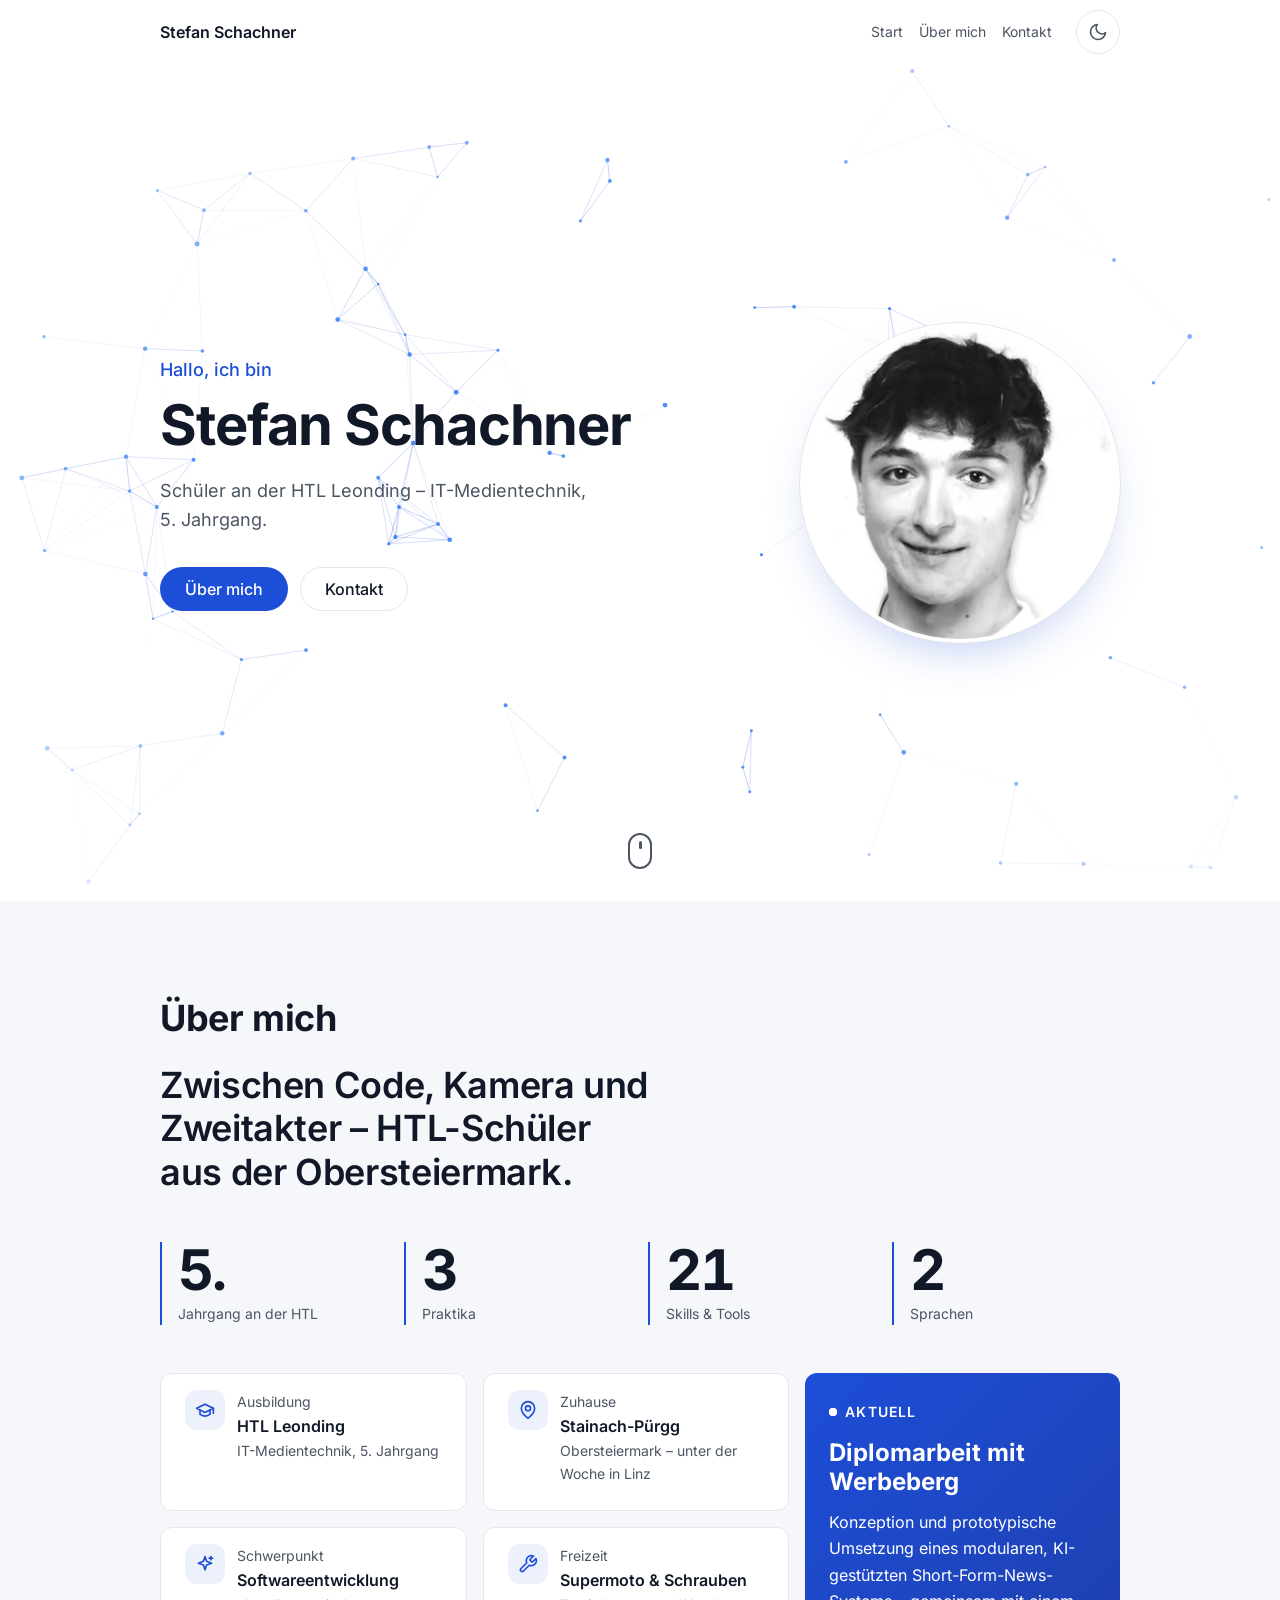
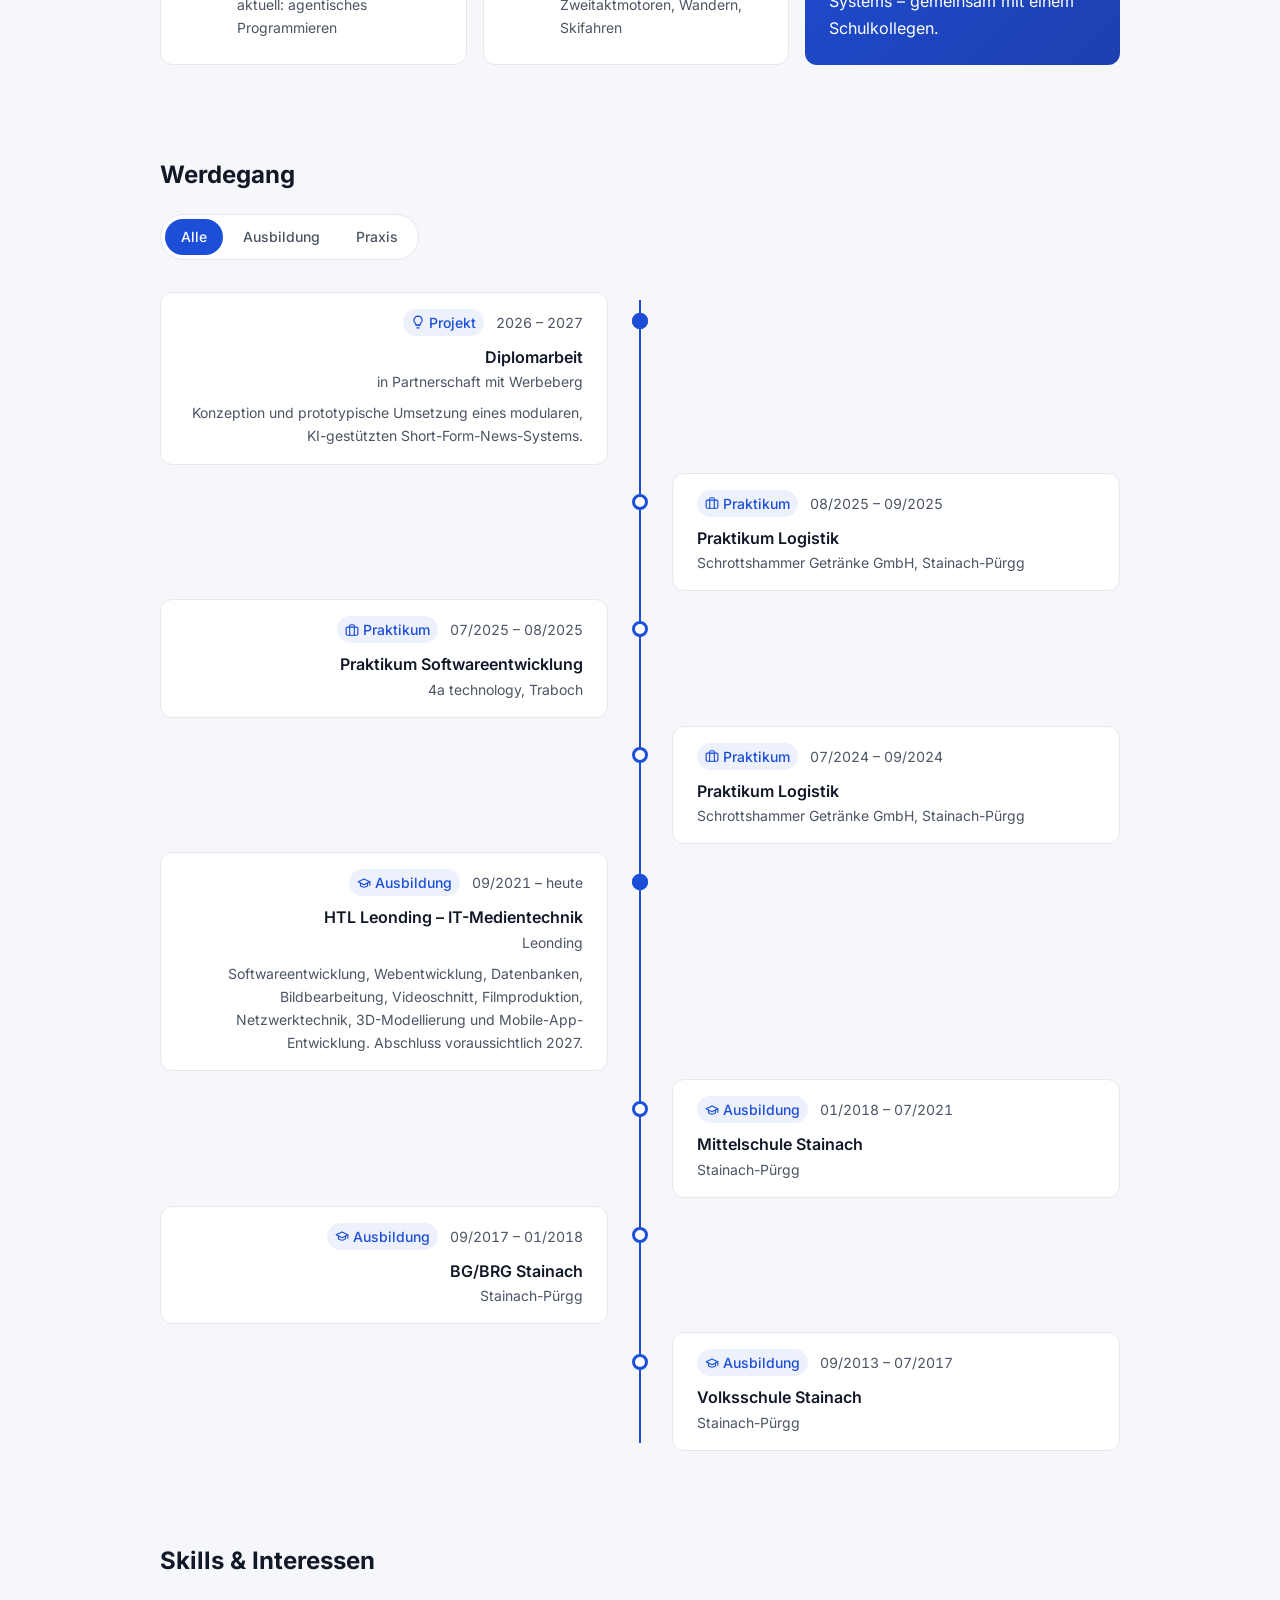
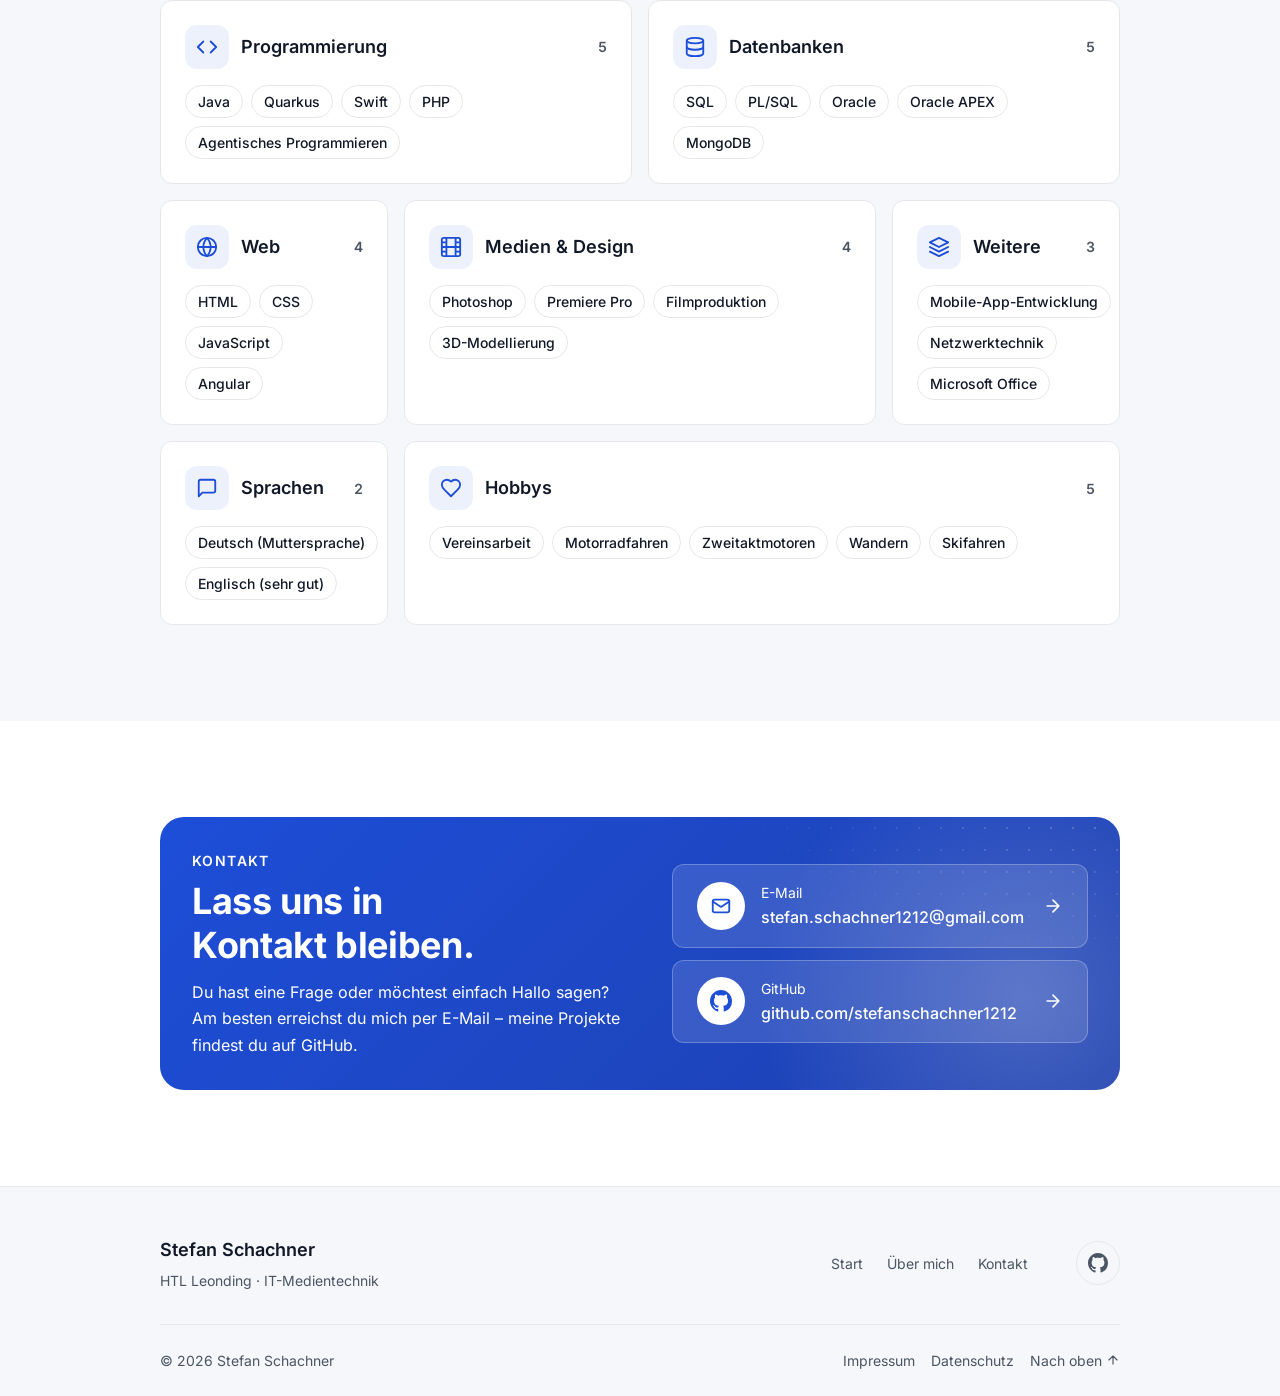
==== index.html @ c4fe38c9 "Deploy bb2a3c9891f2773bdb623ffd3e989d7460086ff8 stefanschachner1212/schachner-homepage@bb2a3c9891f27" ====
<!DOCTYPE html><html lang="de"><head><meta charset="utf-8"><meta name="viewport" content="width=device-width, initial-scale=1"><title>Stefan Schachner</title><meta name="description" content="Persönliche Homepage von Stefan Schachner – Schüler an der HTL Leonding, IT-Medientechnik."><link rel="canonical" href="https://stefanschachner1212.github.io/"><link rel="icon" type="image/svg+xml" href="/favicon.svg"><link rel="apple-touch-icon" href="/apple-touch-icon.png"><meta name="theme-color" content="#ffffff" data-theme-color><meta name="author" content="Stefan Schachner"><meta name="generator" content="Astro v7.3.4"><!-- Link-Vorschau (WhatsApp, LinkedIn, …) --><meta property="og:type" content="website"><meta property="og:locale" content="de_AT"><meta property="og:site_name" content="Stefan Schachner"><meta property="og:title" content="Stefan Schachner"><meta property="og:description" content="Persönliche Homepage von Stefan Schachner – Schüler an der HTL Leonding, IT-Medientechnik."><meta property="og:url" content="https://stefanschachner1212.github.io/"><meta property="og:image" content="https://stefanschachner1212.github.io/og-image.png"><meta property="og:image:width" content="1200"><meta property="og:image:height" content="630"><meta property="og:image:alt" content="Stefan Schachner – HTL Leonding, IT-Medientechnik"><meta name="twitter:card" content="summary_large_image"><!-- Vor dem ersten Rendern: .js-Klasse und Theme setzen (kein Aufblitzen). Standard: hell. --><script>
      (() => {
        document.documentElement.classList.add('js');
        let theme = 'light';
        try {
          if (localStorage.getItem('theme') === 'dark') theme = 'dark';
        } catch {}
        document.documentElement.dataset.theme = theme;
      })();
    </script><link rel="stylesheet" href="/_astro/BaseLayout.BggWxMTT.css"><style>.bg-canvas[data-astro-cid-ne5mpyc3]{pointer-events:none;width:100%;height:100%;position:absolute;inset:0;mask-image:radial-gradient(85% 80%,#000 40%,#0000 90%)}
</style><link rel="stylesheet" href="/_astro/index.C6yo6WUT.css"></head><body><a class="skip-link" href="#inhalt">Zum Inhalt springen</a><header class="header" data-header data-astro-cid-nen7h5rs><div class="container header__inner" data-astro-cid-nen7h5rs><a class="header__name" href="/" data-astro-cid-nen7h5rs>Stefan Schachner</a><div class="header__actions" data-astro-cid-nen7h5rs><nav class="header__nav" id="hauptmenue" aria-label="Hauptnavigation" data-menu data-astro-cid-nen7h5rs><ul class="header__links" data-astro-cid-nen7h5rs><li data-astro-cid-nen7h5rs><a href="/#start" data-astro-cid-nen7h5rs>Start</a></li><li data-astro-cid-nen7h5rs><a href="/#ueber-mich" data-astro-cid-nen7h5rs>Über mich</a></li><li data-astro-cid-nen7h5rs><a href="/#kontakt" data-astro-cid-nen7h5rs>Kontakt</a></li></ul></nav><button class="theme-toggle js-only" type="button" aria-label="Dunkles Design aktivieren" data-theme-toggle data-astro-cid-l6lhmie6><!-- Mond: im hellen Modus sichtbar (→ dunkel) --><svg class="theme-toggle__icon theme-toggle__icon--moon" viewBox="0 0 24 24" width="20" height="20" aria-hidden="true" focusable="false" data-astro-cid-l6lhmie6><path d="M21 12.8A9 9 0 1 1 11.2 3a7 7 0 0 0 9.8 9.8Z" fill="none" stroke="currentColor" stroke-width="2" stroke-linecap="round" stroke-linejoin="round" data-astro-cid-l6lhmie6></path></svg><!-- Sonne: im dunklen Modus sichtbar (→ hell) --><svg class="theme-toggle__icon theme-toggle__icon--sun" viewBox="0 0 24 24" width="20" height="20" aria-hidden="true" focusable="false" data-astro-cid-l6lhmie6><g fill="none" stroke="currentColor" stroke-width="2" stroke-linecap="round" data-astro-cid-l6lhmie6><circle cx="12" cy="12" r="4" data-astro-cid-l6lhmie6></circle><path d="M12 2v2M12 20v2M4.9 4.9l1.4 1.4M17.7 17.7l1.4 1.4M2 12h2M20 12h2M4.9 19.1l1.4-1.4M17.7 6.3l1.4-1.4" data-astro-cid-l6lhmie6></path></g></svg></button><script type="module">var e=document.documentElement;function t(){let t=document.querySelector(`meta[data-theme-color]`),n=getComputedStyle(e).getPropertyValue(`--color-bg`).trim();t&&n&&t.setAttribute(`content`,n)}t();function n(t){let n=e.dataset.theme===`dark`;t.setAttribute(`aria-label`,n?`Helles Design aktivieren`:`Dunkles Design aktivieren`)}var r=window.matchMedia(`(prefers-reduced-motion: reduce)`);document.querySelectorAll(`[data-theme-toggle]`).forEach(i=>{n(i);let a=r=>{e.dataset.theme=r;try{localStorage.setItem(`theme`,r)}catch{}n(i),t()};i.addEventListener(`click`,()=>{let t=e.dataset.theme===`dark`?`light`:`dark`;if(!document.startViewTransition||r.matches){a(t);return}let n=i.getBoundingClientRect(),o=n.left+n.width/2,s=n.top+n.height/2,c=Math.hypot(Math.max(o,innerWidth-o),Math.max(s,innerHeight-s));e.classList.add(`theme-transition`);let l=document.startViewTransition(()=>a(t));l.ready.then(()=>{e.animate({clipPath:[`circle(0px at ${o}px ${s}px)`,`circle(${c}px at ${o}px ${s}px)`]},{duration:550,easing:`cubic-bezier(0.22, 1, 0.36, 1)`,pseudoElement:`::view-transition-new(root)`})}),l.finished.finally(()=>e.classList.remove(`theme-transition`))})});</script><button class="header__menu-button js-only" type="button" aria-expanded="false" aria-controls="hauptmenue" data-menu-button data-astro-cid-nen7h5rs><span class="visually-hidden" data-astro-cid-nen7h5rs>Menü</span><svg viewBox="0 0 24 24" width="22" height="22" aria-hidden="true" focusable="false" data-astro-cid-nen7h5rs><g fill="none" stroke="currentColor" stroke-width="2" stroke-linecap="round" data-astro-cid-nen7h5rs><path class="header__menu-line header__menu-line--top" d="M4 7h16" data-astro-cid-nen7h5rs></path><path class="header__menu-line header__menu-line--mid" d="M4 12h16" data-astro-cid-nen7h5rs></path><path class="header__menu-line header__menu-line--bot" d="M4 17h16" data-astro-cid-nen7h5rs></path></g></svg></button></div></div></header><script type="module">var e=document.querySelector(`[data-menu]`),t=document.querySelector(`[data-menu-button]`),n=document.querySelector(`[data-header]`);if(n){let e=()=>{let e=window.scrollY;n.classList.toggle(`is-scrolled`,e>8),document.documentElement.toggleAttribute(`data-scrolled`,e>8),document.documentElement.toggleAttribute(`data-scrolled-far`,e>window.innerHeight*.8)};e(),window.addEventListener(`scroll`,e,{passive:!0})}if(e){let t=new Map;e.querySelectorAll(`a[href*="#"]`).forEach(e=>{let n=new URL(e.href),r=n.pathname===location.pathname?document.getElementById(n.hash.slice(1)):null;r&&t.set(r,e)});let n=e=>{t.forEach(t=>{t===e?t.setAttribute(`aria-current`,`location`):t.removeAttribute(`aria-current`)})};if(t.size){let e=[...t.keys()],r=new IntersectionObserver(r=>{if(window.innerHeight+window.scrollY>=document.documentElement.scrollHeight-4)return n(t.get(e[e.length-1]));let i=r.find(e=>e.isIntersecting);i&&n(t.get(i.target))},{rootMargin:`-45% 0px -50% 0px`});e.forEach(e=>r.observe(e))}}if(e&&t&&n){let r=window.matchMedia(`(min-width: 40rem)`),i=n=>{e.classList.toggle(`is-open`,n),t.setAttribute(`aria-expanded`,String(n))};t.addEventListener(`click`,()=>{let n=t.getAttribute(`aria-expanded`)!==`true`;i(n),n&&e.querySelector(`a`)?.focus()}),e.addEventListener(`click`,e=>{e.target.closest(`a`)&&i(!1)}),document.addEventListener(`keydown`,e=>{e.key===`Escape`&&t.getAttribute(`aria-expanded`)===`true`&&(i(!1),t.focus())}),document.addEventListener(`click`,e=>{n.contains(e.target)||i(!1)}),r.addEventListener(`change`,()=>i(!1))}</script><main id="inhalt"><section id="start" class="hero" aria-labelledby="start-titel" data-astro-cid-ge2uvauf><canvas class="bg-canvas" aria-hidden="true" data-particle-network data-astro-cid-ne5mpyc3></canvas><script type="module">function e({canvas:e,colorVars:t,setup:n,draw:r}){let i=e.getContext(`2d`);if(!i)return;let a=window.matchMedia(`(prefers-reduced-motion: reduce)`),o={ctx:i,width:0,height:0,colors:{},pointer:{x:0,y:0,active:!1},reducedMotion:a.matches},s=!1,c=0,l=0,u=0,d=()=>{let e=getComputedStyle(document.documentElement);for(let n of t)o.colors[n]=e.getPropertyValue(n).trim()},f=()=>{o.width!==0&&(i.clearRect(0,0,o.width,o.height),r(o,u,0))},p=e=>{let t=l?Math.min((e-l)/1e3,.05):0;l=e,u+=t,i.clearRect(0,0,o.width,o.height),r(o,u,t),c=requestAnimationFrame(p)},m=()=>{cancelAnimationFrame(c),c=0,l=0},h=()=>{let e=s&&!o.reducedMotion&&!document.hidden&&o.width>0;e&&!c&&(c=requestAnimationFrame(p)),e||(m(),f())},g=()=>{let t=e.getBoundingClientRect(),r=Math.min(window.devicePixelRatio||1,2);o.width=t.width,o.height=t.height,t.width!==0&&(e.width=Math.round(t.width*r),e.height=Math.round(t.height*r),i.setTransform(r,0,0,r,0,0),n?.(o),f())};d(),new ResizeObserver(()=>{g(),h()}).observe(e),new IntersectionObserver(([e])=>{s=e.isIntersecting,h()}).observe(e),document.addEventListener(`visibilitychange`,h),a.addEventListener(`change`,()=>{o.reducedMotion=a.matches,h()}),new MutationObserver(()=>{d(),c||f()}).observe(document.documentElement,{attributes:!0,attributeFilter:[`data-theme`]}),window.addEventListener(`pointermove`,t=>{if(t.pointerType!==`mouse`)return;let n=e.getBoundingClientRect();o.pointer.x=t.clientX-n.left,o.pointer.y=t.clientY-n.top,o.pointer.active=o.pointer.x>=0&&o.pointer.y>=0&&o.pointer.x<=n.width&&o.pointer.y<=n.height},{passive:!0}),document.documentElement.addEventListener(`pointerleave`,()=>{o.pointer.active=!1})}document.querySelectorAll(`[data-particle-network]`).forEach(t=>{let n=[];e({canvas:t,colorVars:[`--color-particle`,`--color-accent`],setup({width:e,height:t}){let r=Math.min(90,Math.round(e*t/11e3));n=Array.from({length:r},()=>{let n=Math.random()*Math.PI*2,r=18*(.4+Math.random()*.6);return{x:Math.random()*e,y:Math.random()*t,vx:Math.cos(n)*r,vy:Math.sin(n)*r,r:1.2+Math.random()*1.3}})},draw({ctx:e,width:t,height:r,colors:i,pointer:a},o,s){for(let e of n){if(a.active){let t=e.x-a.x,n=e.y-a.y,r=Math.hypot(t,n);if(r<170&&r>0){let i=(1-r/170)*60*s;e.x+=t/r*i,e.y+=n/r*i}}e.x+=e.vx*s,e.y+=e.vy*s,(e.x<0||e.x>t)&&(e.vx*=-1),(e.y<0||e.y>r)&&(e.vy*=-1),e.x=Math.max(0,Math.min(t,e.x)),e.y=Math.max(0,Math.min(r,e.y))}e.strokeStyle=i[`--color-accent`],e.lineWidth=1;for(let t=0;t<n.length;t++){let r=n[t];for(let i=t+1;i<n.length;i++){let t=n[i],a=Math.hypot(r.x-t.x,r.y-t.y);a<130&&(e.globalAlpha=(1-a/130)*.35,e.beginPath(),e.moveTo(r.x,r.y),e.lineTo(t.x,t.y),e.stroke())}if(a.active){let t=Math.hypot(r.x-a.x,r.y-a.y);t<170&&(e.globalAlpha=(1-t/170)*.6,e.beginPath(),e.moveTo(r.x,r.y),e.lineTo(a.x,a.y),e.stroke())}}e.globalAlpha=.9,e.fillStyle=i[`--color-particle`];for(let t of n)e.beginPath(),e.arc(t.x,t.y,t.r,0,Math.PI*2),e.fill();e.globalAlpha=1}})});</script><div class="container hero__inner" data-astro-cid-ge2uvauf><div class="hero__text" data-astro-cid-ge2uvauf><p class="hero__greeting" data-astro-cid-ge2uvauf>Hallo, ich bin</p><h1 id="start-titel" class="hero__name" data-astro-cid-ge2uvauf>Stefan Schachner</h1><p class="hero__tagline" data-astro-cid-ge2uvauf>Schüler an der HTL Leonding – IT-Medientechnik, 5. Jahrgang.</p><div class="hero__actions" data-astro-cid-ge2uvauf><a class="button button--primary" href="/#ueber-mich" data-astro-cid-ge2uvauf>Über mich</a><a class="button button--secondary" href="/#kontakt" data-astro-cid-ge2uvauf>Kontakt</a></div></div><div class="hero__portrait" data-astro-cid-ge2uvauf><picture data-astro-cid-ge2uvauf="true"><source srcset="/_astro/schulfoto.BRM9VNuG_Z1QH8R.avif 200w, /_astro/schulfoto.BRM9VNuG_2vGUJt.avif 320w, /_astro/schulfoto.BRM9VNuG_ZR6Xj.avif 480w, /_astro/schulfoto.BRM9VNuG_Z2Tqa.avif 640w" type="image/avif" sizes="(min-width: 64rem) 320px, (min-width: 40rem) 260px, 200px"><source srcset="/_astro/schulfoto.BRM9VNuG_ZjsOhd.webp 200w, /_astro/schulfoto.BRM9VNuG_2e5NB8.webp 320w, /_astro/schulfoto.BRM9VNuG_Zite6E.webp 480w, /_astro/schulfoto.BRM9VNuG_ZhE1yv.webp 640w" type="image/webp" sizes="(min-width: 64rem) 320px, (min-width: 40rem) 260px, 200px"><img src="/_astro/schulfoto.BRM9VNuG_Z1p7WGr.jpg" srcset="/_astro/schulfoto.BRM9VNuG_Z1qVKp9.jpg 200w, /_astro/schulfoto.BRM9VNuG_16BRtc.jpg 320w, /_astro/schulfoto.BRM9VNuG_Z1pWaeA.jpg 480w, /_astro/schulfoto.BRM9VNuG_Z1p7WGr.jpg 640w" alt="Porträtfoto von Stefan Schachner" sizes="(min-width: 64rem) 320px, (min-width: 40rem) 260px, 200px" data-astro-cid-ge2uvauf="true" loading="eager" decoding="sync" fetchpriority="high" width="640" height="640"></picture></div></div><a class="hero__scroll" href="/#ueber-mich" aria-label="Weiter zu Über mich" data-astro-cid-ge2uvauf><span class="hero__scroll-mouse" aria-hidden="true" data-astro-cid-ge2uvauf><span class="hero__scroll-wheel" data-astro-cid-ge2uvauf></span></span></a></section><section id="ueber-mich" class="section section--surface" aria-labelledby="ueber-mich-titel" data-astro-cid-oxgmilyn><div class="container" data-astro-cid-oxgmilyn><h2 id="ueber-mich-titel" class="section__title" data-reveal data-astro-cid-oxgmilyn>Über mich</h2><p class="about__lead" data-reveal data-astro-cid-oxgmilyn>Zwischen Code, Kamera und Zweitakter – HTL-Schüler aus der Obersteiermark.</p><div class="about__stats" data-reveal data-astro-cid-oxgmilyn><dl class="stats" data-astro-cid-23gkgyqt><div class="stats__item" data-astro-cid-23gkgyqt><dt class="stats__label" data-astro-cid-23gkgyqt>Jahrgang an der HTL</dt><dd class="stats__value" data-astro-cid-23gkgyqt><span data-count-to="5" data-astro-cid-23gkgyqt>5</span>.</dd></div><div class="stats__item" data-astro-cid-23gkgyqt><dt class="stats__label" data-astro-cid-23gkgyqt>Praktika</dt><dd class="stats__value" data-astro-cid-23gkgyqt><span data-count-to="3" data-astro-cid-23gkgyqt>3</span></dd></div><div class="stats__item" data-astro-cid-23gkgyqt><dt class="stats__label" data-astro-cid-23gkgyqt>Skills &amp; Tools</dt><dd class="stats__value" data-astro-cid-23gkgyqt><span data-count-to="21" data-astro-cid-23gkgyqt>21</span></dd></div><div class="stats__item" data-astro-cid-23gkgyqt><dt class="stats__label" data-astro-cid-23gkgyqt>Sprachen</dt><dd class="stats__value" data-astro-cid-23gkgyqt><span data-count-to="2" data-astro-cid-23gkgyqt>2</span></dd></div></dl><script type="module">var e=window.matchMedia(`(prefers-reduced-motion: reduce)`).matches,t=e=>{let t=Number(e.dataset.countTo),n=performance.now(),r=i=>{let a=Math.min((i-n)/1200,1),o=1-(1-a)**3;e.textContent=String(Math.round(t*o)),a<1&&requestAnimationFrame(r)};requestAnimationFrame(r)};if(!e){let e=new IntersectionObserver(n=>{for(let r of n)r.isIntersecting&&(t(r.target),e.unobserve(r.target))},{threshold:.6});document.querySelectorAll(`[data-count-to]`).forEach(t=>{t.getBoundingClientRect().top>window.innerHeight&&(t.textContent=`0`),e.observe(t)})}</script></div><div class="about__overview" data-astro-cid-oxgmilyn><ul class="about__facts" data-astro-cid-oxgmilyn><li class="about__fact" data-reveal style="--reveal-delay: 0ms" data-astro-cid-oxgmilyn><span class="about__fact-icon" data-astro-cid-oxgmilyn><svg viewBox="0 0 24 24" width="20" height="20" fill="none" stroke="currentColor" stroke-width="2" stroke-linecap="round" stroke-linejoin="round" aria-hidden="true" focusable="false"><path d="M22 10 12 5 2 10l10 5 10-5Z"/><path d="M6 12v5c3 3 9 3 12 0v-5"/><path d="M22 10v6"/></svg></span><span class="about__fact-label" data-astro-cid-oxgmilyn>Ausbildung</span><span class="about__fact-value" data-astro-cid-oxgmilyn>HTL Leonding</span><span class="about__fact-detail" data-astro-cid-oxgmilyn>IT-Medientechnik, 5. Jahrgang</span></li><li class="about__fact" data-reveal style="--reveal-delay: 80ms" data-astro-cid-oxgmilyn><span class="about__fact-icon" data-astro-cid-oxgmilyn><svg viewBox="0 0 24 24" width="20" height="20" fill="none" stroke="currentColor" stroke-width="2" stroke-linecap="round" stroke-linejoin="round" aria-hidden="true" focusable="false"><path d="M20 10c0 6-8 12-8 12s-8-6-8-12a8 8 0 0 1 16 0Z"/><circle cx="12" cy="10" r="3"/></svg></span><span class="about__fact-label" data-astro-cid-oxgmilyn>Zuhause</span><span class="about__fact-value" data-astro-cid-oxgmilyn>Stainach-Pürgg</span><span class="about__fact-detail" data-astro-cid-oxgmilyn>Obersteiermark – unter der Woche in Linz</span></li><li class="about__fact" data-reveal style="--reveal-delay: 160ms" data-astro-cid-oxgmilyn><span class="about__fact-icon" data-astro-cid-oxgmilyn><svg viewBox="0 0 24 24" width="20" height="20" fill="none" stroke="currentColor" stroke-width="2" stroke-linecap="round" stroke-linejoin="round" aria-hidden="true" focusable="false"><path d="m12 3 1.9 5.8L20 11l-6.1 2.2L12 19l-1.9-5.8L4 11l6.1-2.2Z"/><path d="M19 3v4M17 5h4"/></svg></span><span class="about__fact-label" data-astro-cid-oxgmilyn>Schwerpunkt</span><span class="about__fact-value" data-astro-cid-oxgmilyn>Softwareentwicklung</span><span class="about__fact-detail" data-astro-cid-oxgmilyn>aktuell: agentisches Programmieren</span></li><li class="about__fact" data-reveal style="--reveal-delay: 240ms" data-astro-cid-oxgmilyn><span class="about__fact-icon" data-astro-cid-oxgmilyn><svg viewBox="0 0 24 24" width="20" height="20" fill="none" stroke="currentColor" stroke-width="2" stroke-linecap="round" stroke-linejoin="round" aria-hidden="true" focusable="false"><path d="M14.7 6.3a1 1 0 0 0 0 1.4l1.6 1.6a1 1 0 0 0 1.4 0l3.77-3.77a6 6 0 0 1-7.94 7.94l-6.91 6.91a2.12 2.12 0 0 1-3-3l6.91-6.91a6 6 0 0 1 7.94-7.94Z"/></svg></span><span class="about__fact-label" data-astro-cid-oxgmilyn>Freizeit</span><span class="about__fact-value" data-astro-cid-oxgmilyn>Supermoto &amp; Schrauben</span><span class="about__fact-detail" data-astro-cid-oxgmilyn>Zweitaktmotoren, Wandern, Skifahren</span></li></ul><aside class="about__current" aria-label="Aktuell" data-reveal style="--reveal-delay: 320ms" data-astro-cid-oxgmilyn><p class="about__current-badge" data-astro-cid-oxgmilyn><span class="about__current-dot" aria-hidden="true" data-astro-cid-oxgmilyn></span>Aktuell</p><p class="about__current-title" data-astro-cid-oxgmilyn>Diplomarbeit mit Werbeberg</p><p class="about__current-text" data-astro-cid-oxgmilyn>Konzeption und prototypische Umsetzung eines modularen, KI-gestützten Short-Form-News-Systems – gemeinsam mit einem Schulkollegen.</p></aside></div><div class="about__block" data-astro-cid-oxgmilyn><h3 class="about__heading" data-reveal data-astro-cid-oxgmilyn>Werdegang</h3><div class="timeline-wrap" data-timeline data-astro-cid-3xih677i><div class="timeline__filters js-only" role="group" aria-label="Werdegang filtern" data-astro-cid-3xih677i><button type="button" class="timeline__filter" data-filter="alle" aria-pressed="true" data-astro-cid-3xih677i>Alle</button><button type="button" class="timeline__filter" data-filter="ausbildung" aria-pressed="false" data-astro-cid-3xih677i>Ausbildung</button><button type="button" class="timeline__filter" data-filter="praxis" aria-pressed="false" data-astro-cid-3xih677i>Praxis</button></div><div class="timeline" data-astro-cid-3xih677i><span class="timeline__line" aria-hidden="true" data-astro-cid-3xih677i><span class="timeline__progress" data-astro-cid-3xih677i></span></span><ol class="timeline__list" data-astro-cid-3xih677i><li class="timeline__item is-left is-current" data-type="praxis" data-reveal data-astro-cid-3xih677i><span class="timeline__dot" aria-hidden="true" data-astro-cid-3xih677i></span><div class="timeline__card" data-astro-cid-3xih677i><p class="timeline__meta" data-astro-cid-3xih677i><span class="timeline__badge" data-astro-cid-3xih677i><svg viewBox="0 0 24 24" width="14" height="14" fill="none" stroke="currentColor" stroke-width="2" stroke-linecap="round" stroke-linejoin="round" aria-hidden="true" focusable="false"><path d="M9 18h6M10 22h4"/><path d="M12 2a7 7 0 0 0-4 12.7V17h8v-2.3A7 7 0 0 0 12 2Z"/></svg>Projekt</span><span class="timeline__period" data-astro-cid-3xih677i>2026 – 2027</span></p><h4 class="timeline__title" data-astro-cid-3xih677i>Diplomarbeit</h4><p class="timeline__place" data-astro-cid-3xih677i>in Partnerschaft mit Werbeberg</p><p class="timeline__description" data-astro-cid-3xih677i>Konzeption und prototypische Umsetzung eines modularen, KI-gestützten Short-Form-News-Systems.</p></div></li><li class="timeline__item is-right" data-type="praxis" data-reveal data-astro-cid-3xih677i><span class="timeline__dot" aria-hidden="true" data-astro-cid-3xih677i></span><div class="timeline__card" data-astro-cid-3xih677i><p class="timeline__meta" data-astro-cid-3xih677i><span class="timeline__badge" data-astro-cid-3xih677i><svg viewBox="0 0 24 24" width="14" height="14" fill="none" stroke="currentColor" stroke-width="2" stroke-linecap="round" stroke-linejoin="round" aria-hidden="true" focusable="false"><rect x="2" y="7" width="20" height="14" rx="2"/><path d="M16 21V5a2 2 0 0 0-2-2h-4a2 2 0 0 0-2 2v16"/></svg>Praktikum</span><span class="timeline__period" data-astro-cid-3xih677i>08/2025 – 09/2025</span></p><h4 class="timeline__title" data-astro-cid-3xih677i>Praktikum Logistik</h4><p class="timeline__place" data-astro-cid-3xih677i>Schrottshammer Getränke GmbH, Stainach-Pürgg</p></div></li><li class="timeline__item is-left" data-type="praxis" data-reveal data-astro-cid-3xih677i><span class="timeline__dot" aria-hidden="true" data-astro-cid-3xih677i></span><div class="timeline__card" data-astro-cid-3xih677i><p class="timeline__meta" data-astro-cid-3xih677i><span class="timeline__badge" data-astro-cid-3xih677i><svg viewBox="0 0 24 24" width="14" height="14" fill="none" stroke="currentColor" stroke-width="2" stroke-linecap="round" stroke-linejoin="round" aria-hidden="true" focusable="false"><rect x="2" y="7" width="20" height="14" rx="2"/><path d="M16 21V5a2 2 0 0 0-2-2h-4a2 2 0 0 0-2 2v16"/></svg>Praktikum</span><span class="timeline__period" data-astro-cid-3xih677i>07/2025 – 08/2025</span></p><h4 class="timeline__title" data-astro-cid-3xih677i>Praktikum Softwareentwicklung</h4><p class="timeline__place" data-astro-cid-3xih677i>4a technology, Traboch</p></div></li><li class="timeline__item is-right" data-type="praxis" data-reveal data-astro-cid-3xih677i><span class="timeline__dot" aria-hidden="true" data-astro-cid-3xih677i></span><div class="timeline__card" data-astro-cid-3xih677i><p class="timeline__meta" data-astro-cid-3xih677i><span class="timeline__badge" data-astro-cid-3xih677i><svg viewBox="0 0 24 24" width="14" height="14" fill="none" stroke="currentColor" stroke-width="2" stroke-linecap="round" stroke-linejoin="round" aria-hidden="true" focusable="false"><rect x="2" y="7" width="20" height="14" rx="2"/><path d="M16 21V5a2 2 0 0 0-2-2h-4a2 2 0 0 0-2 2v16"/></svg>Praktikum</span><span class="timeline__period" data-astro-cid-3xih677i>07/2024 – 09/2024</span></p><h4 class="timeline__title" data-astro-cid-3xih677i>Praktikum Logistik</h4><p class="timeline__place" data-astro-cid-3xih677i>Schrottshammer Getränke GmbH, Stainach-Pürgg</p></div></li><li class="timeline__item is-left is-current" data-type="ausbildung" data-reveal data-astro-cid-3xih677i><span class="timeline__dot" aria-hidden="true" data-astro-cid-3xih677i></span><div class="timeline__card" data-astro-cid-3xih677i><p class="timeline__meta" data-astro-cid-3xih677i><span class="timeline__badge" data-astro-cid-3xih677i><svg viewBox="0 0 24 24" width="14" height="14" fill="none" stroke="currentColor" stroke-width="2" stroke-linecap="round" stroke-linejoin="round" aria-hidden="true" focusable="false"><path d="M22 10 12 5 2 10l10 5 10-5Z"/><path d="M6 12v5c3 3 9 3 12 0v-5"/><path d="M22 10v6"/></svg>Ausbildung</span><span class="timeline__period" data-astro-cid-3xih677i>09/2021 – heute</span></p><h4 class="timeline__title" data-astro-cid-3xih677i>HTL Leonding – IT-Medientechnik</h4><p class="timeline__place" data-astro-cid-3xih677i>Leonding</p><p class="timeline__description" data-astro-cid-3xih677i>Softwareentwicklung, Webentwicklung, Datenbanken, Bildbearbeitung, Videoschnitt, Filmproduktion, Netzwerktechnik, 3D-Modellierung und Mobile-App-Entwicklung. Abschluss voraussichtlich 2027.</p></div></li><li class="timeline__item is-right" data-type="ausbildung" data-reveal data-astro-cid-3xih677i><span class="timeline__dot" aria-hidden="true" data-astro-cid-3xih677i></span><div class="timeline__card" data-astro-cid-3xih677i><p class="timeline__meta" data-astro-cid-3xih677i><span class="timeline__badge" data-astro-cid-3xih677i><svg viewBox="0 0 24 24" width="14" height="14" fill="none" stroke="currentColor" stroke-width="2" stroke-linecap="round" stroke-linejoin="round" aria-hidden="true" focusable="false"><path d="M22 10 12 5 2 10l10 5 10-5Z"/><path d="M6 12v5c3 3 9 3 12 0v-5"/><path d="M22 10v6"/></svg>Ausbildung</span><span class="timeline__period" data-astro-cid-3xih677i>01/2018 – 07/2021</span></p><h4 class="timeline__title" data-astro-cid-3xih677i>Mittelschule Stainach</h4><p class="timeline__place" data-astro-cid-3xih677i>Stainach-Pürgg</p></div></li><li class="timeline__item is-left" data-type="ausbildung" data-reveal data-astro-cid-3xih677i><span class="timeline__dot" aria-hidden="true" data-astro-cid-3xih677i></span><div class="timeline__card" data-astro-cid-3xih677i><p class="timeline__meta" data-astro-cid-3xih677i><span class="timeline__badge" data-astro-cid-3xih677i><svg viewBox="0 0 24 24" width="14" height="14" fill="none" stroke="currentColor" stroke-width="2" stroke-linecap="round" stroke-linejoin="round" aria-hidden="true" focusable="false"><path d="M22 10 12 5 2 10l10 5 10-5Z"/><path d="M6 12v5c3 3 9 3 12 0v-5"/><path d="M22 10v6"/></svg>Ausbildung</span><span class="timeline__period" data-astro-cid-3xih677i>09/2017 – 01/2018</span></p><h4 class="timeline__title" data-astro-cid-3xih677i>BG/BRG Stainach</h4><p class="timeline__place" data-astro-cid-3xih677i>Stainach-Pürgg</p></div></li><li class="timeline__item is-right" data-type="ausbildung" data-reveal data-astro-cid-3xih677i><span class="timeline__dot" aria-hidden="true" data-astro-cid-3xih677i></span><div class="timeline__card" data-astro-cid-3xih677i><p class="timeline__meta" data-astro-cid-3xih677i><span class="timeline__badge" data-astro-cid-3xih677i><svg viewBox="0 0 24 24" width="14" height="14" fill="none" stroke="currentColor" stroke-width="2" stroke-linecap="round" stroke-linejoin="round" aria-hidden="true" focusable="false"><path d="M22 10 12 5 2 10l10 5 10-5Z"/><path d="M6 12v5c3 3 9 3 12 0v-5"/><path d="M22 10v6"/></svg>Ausbildung</span><span class="timeline__period" data-astro-cid-3xih677i>09/2013 – 07/2017</span></p><h4 class="timeline__title" data-astro-cid-3xih677i>Volksschule Stainach</h4><p class="timeline__place" data-astro-cid-3xih677i>Stainach-Pürgg</p></div></li></ol></div></div><script type="module">document.querySelectorAll(`[data-timeline]`).forEach(e=>{let t=e.querySelectorAll(`[data-filter]`),n=e.querySelectorAll(`.timeline__item`),r=e=>{let r=0;n.forEach(t=>{let n=e===`alle`||t.dataset.type===e;t.hidden=!n,n&&(t.classList.toggle(`is-left`,r%2==0),t.classList.toggle(`is-right`,r%2==1),r++)}),t.forEach(t=>t.setAttribute(`aria-pressed`,String(t.dataset.filter===e)))};t.forEach(e=>e.addEventListener(`click`,()=>r(e.dataset.filter??`alle`)))});</script></div><div class="about__block" data-astro-cid-oxgmilyn><h3 class="about__heading" data-reveal data-astro-cid-oxgmilyn>Skills & Interessen</h3><div class="bento" data-bento data-astro-cid-35i7pbql><article class="bento__card" data-reveal style="--reveal-delay: 0ms" data-astro-cid-35i7pbql><div class="bento__head" data-astro-cid-35i7pbql><span class="bento__icon" data-astro-cid-35i7pbql><svg viewBox="0 0 24 24" width="22" height="22" fill="none" stroke="currentColor" stroke-width="2" stroke-linecap="round" stroke-linejoin="round" aria-hidden="true" focusable="false"><path d="m16 18 6-6-6-6M8 6l-6 6 6 6"/></svg></span><h4 class="bento__title" data-astro-cid-35i7pbql>Programmierung</h4><span class="bento__count" data-astro-cid-35i7pbql>5</span></div><ul class="tags" aria-label="Programmierung" data-astro-cid-cm3albtb><li class="tag" data-astro-cid-cm3albtb>Java</li><li class="tag" data-astro-cid-cm3albtb>Quarkus</li><li class="tag" data-astro-cid-cm3albtb>Swift</li><li class="tag" data-astro-cid-cm3albtb>PHP</li><li class="tag" data-astro-cid-cm3albtb>Agentisches Programmieren</li></ul></article><article class="bento__card" data-reveal style="--reveal-delay: 60ms" data-astro-cid-35i7pbql><div class="bento__head" data-astro-cid-35i7pbql><span class="bento__icon" data-astro-cid-35i7pbql><svg viewBox="0 0 24 24" width="22" height="22" fill="none" stroke="currentColor" stroke-width="2" stroke-linecap="round" stroke-linejoin="round" aria-hidden="true" focusable="false"><circle cx="12" cy="12" r="10"/><path d="M2 12h20"/><path d="M12 2a15.3 15.3 0 0 1 4 10 15.3 15.3 0 0 1-4 10 15.3 15.3 0 0 1-4-10 15.3 15.3 0 0 1 4-10Z"/></svg></span><h4 class="bento__title" data-astro-cid-35i7pbql>Web</h4><span class="bento__count" data-astro-cid-35i7pbql>4</span></div><ul class="tags" aria-label="Web" data-astro-cid-cm3albtb><li class="tag" data-astro-cid-cm3albtb>HTML</li><li class="tag" data-astro-cid-cm3albtb>CSS</li><li class="tag" data-astro-cid-cm3albtb>JavaScript</li><li class="tag" data-astro-cid-cm3albtb>Angular</li></ul></article><article class="bento__card" data-reveal style="--reveal-delay: 120ms" data-astro-cid-35i7pbql><div class="bento__head" data-astro-cid-35i7pbql><span class="bento__icon" data-astro-cid-35i7pbql><svg viewBox="0 0 24 24" width="22" height="22" fill="none" stroke="currentColor" stroke-width="2" stroke-linecap="round" stroke-linejoin="round" aria-hidden="true" focusable="false"><ellipse cx="12" cy="5" rx="9" ry="3"/><path d="M3 5v14a9 3 0 0 0 18 0V5"/><path d="M3 12a9 3 0 0 0 18 0"/></svg></span><h4 class="bento__title" data-astro-cid-35i7pbql>Datenbanken</h4><span class="bento__count" data-astro-cid-35i7pbql>5</span></div><ul class="tags" aria-label="Datenbanken" data-astro-cid-cm3albtb><li class="tag" data-astro-cid-cm3albtb>SQL</li><li class="tag" data-astro-cid-cm3albtb>PL/SQL</li><li class="tag" data-astro-cid-cm3albtb>Oracle</li><li class="tag" data-astro-cid-cm3albtb>Oracle APEX</li><li class="tag" data-astro-cid-cm3albtb>MongoDB</li></ul></article><article class="bento__card" data-reveal style="--reveal-delay: 180ms" data-astro-cid-35i7pbql><div class="bento__head" data-astro-cid-35i7pbql><span class="bento__icon" data-astro-cid-35i7pbql><svg viewBox="0 0 24 24" width="22" height="22" fill="none" stroke="currentColor" stroke-width="2" stroke-linecap="round" stroke-linejoin="round" aria-hidden="true" focusable="false"><rect x="2" y="2" width="20" height="20" rx="2"/><path d="M7 2v20M17 2v20M2 12h20M2 7h5M2 17h5M17 17h5M17 7h5"/></svg></span><h4 class="bento__title" data-astro-cid-35i7pbql>Medien &amp; Design</h4><span class="bento__count" data-astro-cid-35i7pbql>4</span></div><ul class="tags" aria-label="Medien &amp; Design" data-astro-cid-cm3albtb><li class="tag" data-astro-cid-cm3albtb>Photoshop</li><li class="tag" data-astro-cid-cm3albtb>Premiere Pro</li><li class="tag" data-astro-cid-cm3albtb>Filmproduktion</li><li class="tag" data-astro-cid-cm3albtb>3D-Modellierung</li></ul></article><article class="bento__card" data-reveal style="--reveal-delay: 240ms" data-astro-cid-35i7pbql><div class="bento__head" data-astro-cid-35i7pbql><span class="bento__icon" data-astro-cid-35i7pbql><svg viewBox="0 0 24 24" width="22" height="22" fill="none" stroke="currentColor" stroke-width="2" stroke-linecap="round" stroke-linejoin="round" aria-hidden="true" focusable="false"><path d="m12 2 10 5-10 5L2 7Z"/><path d="m2 17 10 5 10-5"/><path d="m2 12 10 5 10-5"/></svg></span><h4 class="bento__title" data-astro-cid-35i7pbql>Weitere</h4><span class="bento__count" data-astro-cid-35i7pbql>3</span></div><ul class="tags" aria-label="Weitere" data-astro-cid-cm3albtb><li class="tag" data-astro-cid-cm3albtb>Mobile-App-Entwicklung</li><li class="tag" data-astro-cid-cm3albtb>Netzwerktechnik</li><li class="tag" data-astro-cid-cm3albtb>Microsoft Office</li></ul></article><article class="bento__card" data-reveal style="--reveal-delay: 300ms" data-astro-cid-35i7pbql><div class="bento__head" data-astro-cid-35i7pbql><span class="bento__icon" data-astro-cid-35i7pbql><svg viewBox="0 0 24 24" width="22" height="22" fill="none" stroke="currentColor" stroke-width="2" stroke-linecap="round" stroke-linejoin="round" aria-hidden="true" focusable="false"><path d="M21 15a2 2 0 0 1-2 2H7l-4 4V5a2 2 0 0 1 2-2h14a2 2 0 0 1 2 2Z"/></svg></span><h4 class="bento__title" data-astro-cid-35i7pbql>Sprachen</h4><span class="bento__count" data-astro-cid-35i7pbql>2</span></div><ul class="tags" aria-label="Sprachen" data-astro-cid-cm3albtb><li class="tag" data-astro-cid-cm3albtb>Deutsch (Muttersprache)</li><li class="tag" data-astro-cid-cm3albtb>Englisch (sehr gut)</li></ul></article><article class="bento__card" data-reveal style="--reveal-delay: 360ms" data-astro-cid-35i7pbql><div class="bento__head" data-astro-cid-35i7pbql><span class="bento__icon" data-astro-cid-35i7pbql><svg viewBox="0 0 24 24" width="22" height="22" fill="none" stroke="currentColor" stroke-width="2" stroke-linecap="round" stroke-linejoin="round" aria-hidden="true" focusable="false"><path d="M19 14c1.49-1.46 3-3.21 3-5.5A5.5 5.5 0 0 0 16.5 3c-1.76 0-3 .5-4.5 2-1.5-1.5-2.74-2-4.5-2A5.5 5.5 0 0 0 2 8.5c0 2.3 1.5 4.05 3 5.5l7 7Z"/></svg></span><h4 class="bento__title" data-astro-cid-35i7pbql>Hobbys</h4><span class="bento__count" data-astro-cid-35i7pbql>5</span></div><ul class="tags" aria-label="Hobbys" data-astro-cid-cm3albtb><li class="tag" data-astro-cid-cm3albtb>Vereinsarbeit</li><li class="tag" data-astro-cid-cm3albtb>Motorradfahren</li><li class="tag" data-astro-cid-cm3albtb>Zweitaktmotoren</li><li class="tag" data-astro-cid-cm3albtb>Wandern</li><li class="tag" data-astro-cid-cm3albtb>Skifahren</li></ul></article></div><script type="module">document.querySelectorAll(`[data-bento] .bento__card`).forEach(e=>{e.addEventListener(`pointermove`,t=>{let n=e.getBoundingClientRect();e.style.setProperty(`--mx`,`${t.clientX-n.left}px`),e.style.setProperty(`--my`,`${t.clientY-n.top}px`)})});</script></div></div></section><section id="kontakt" class="section" aria-labelledby="kontakt-titel" data-astro-cid-he3spzz3><div class="container" data-astro-cid-he3spzz3><div class="contact" data-reveal data-astro-cid-he3spzz3><div class="contact__text" data-astro-cid-he3spzz3><p class="contact__eyebrow" data-astro-cid-he3spzz3>Kontakt</p><h2 id="kontakt-titel" class="contact__title" data-astro-cid-he3spzz3>Lass uns in Kontakt bleiben.</h2><p class="contact__intro" data-astro-cid-he3spzz3>Du hast eine Frage oder möchtest einfach Hallo sagen? Am besten erreichst du mich per E-Mail – meine Projekte findest du auf GitHub.</p></div><div class="contact__cards" data-astro-cid-he3spzz3><a class="contact__card" data-email-user="2121renhcahcs.nafets" data-email-domain="moc.liamg"><span class="contact__icon" aria-hidden="true" data-astro-cid-he3spzz3><svg viewBox="0 0 24 24" width="22" height="22" fill="none" stroke="currentColor" stroke-width="2" stroke-linecap="round" stroke-linejoin="round" aria-hidden="true" focusable="false"><rect x="3" y="5" width="18" height="14" rx="2"/><path d="m3 7 9 6 9-6"/></svg></span><span class="contact__label" data-astro-cid-he3spzz3>E-Mail</span><span class="contact__arrow" aria-hidden="true" data-astro-cid-he3spzz3><svg viewBox="0 0 24 24" width="20" height="20" fill="none" stroke="currentColor" stroke-width="2" stroke-linecap="round" stroke-linejoin="round" aria-hidden="true" focusable="false"><path d="M5 12h14M12 5l7 7-7 7"/></svg></span><span data-email-text>stefan.schachner1212 [at] gmail.com</span></a><script type="module">var e=e=>[...e].reverse().join(``);document.querySelectorAll(`[data-email-user]`).forEach(t=>{let n=`${e(t.dataset.emailUser??``)}@${e(t.dataset.emailDomain??``)}`;t.href=`mailto:${n}`;let r=t.querySelector(`[data-email-text]`),[i,a]=n.split(`@`);r&&r.replaceChildren(`${i}@`,document.createElement(`wbr`),a)});</script><a class="contact__card" href="https://github.com/stefanschachner1212" rel="me" data-astro-cid-he3spzz3><span class="contact__icon" aria-hidden="true" data-astro-cid-he3spzz3><svg viewBox="0 0 24 24" width="22" height="22" fill="none" stroke="currentColor" stroke-width="2" stroke-linecap="round" stroke-linejoin="round" aria-hidden="true" focusable="false"><g transform="scale(1.5)"><path fill="currentColor" stroke="none" d="M8 0C3.58 0 0 3.58 0 8c0 3.54 2.29 6.53 5.47 7.59.4.07.55-.17.55-.38 0-.19-.01-.82-.01-1.49-2.01.37-2.53-.49-2.69-.94-.09-.23-.48-.94-.82-1.13-.28-.15-.68-.52-.01-.53.63-.01 1.08.58 1.23.82.72 1.21 1.87.87 2.33.66.07-.52.28-.87.51-1.07-1.78-.2-3.64-.89-3.64-3.95 0-.87.31-1.59.82-2.15-.08-.2-.36-1.02.08-2.12 0 0 .67-.21 2.2.82.64-.18 1.32-.27 2-.27.68 0 1.36.09 2 .27 1.53-1.04 2.2-.82 2.2-.82.44 1.1.16 1.92.08 2.12.51.56.82 1.27.82 2.15 0 3.07-1.87 3.75-3.65 3.95.29.25.54.73.54 1.48 0 1.07-.01 1.93-.01 2.2 0 .21.15.46.55.38A8.013 8.013 0 0 0 16 8c0-4.42-3.58-8-8-8Z"/></g></svg></span><span class="contact__label" data-astro-cid-he3spzz3>GitHub</span><span class="contact__arrow" aria-hidden="true" data-astro-cid-he3spzz3><svg viewBox="0 0 24 24" width="20" height="20" fill="none" stroke="currentColor" stroke-width="2" stroke-linecap="round" stroke-linejoin="round" aria-hidden="true" focusable="false"><path d="M5 12h14M12 5l7 7-7 7"/></svg></span><span data-astro-cid-he3spzz3>github.com/<wbr data-astro-cid-he3spzz3>stefanschachner1212</span></a></div></div></div></section></main><footer class="footer" data-astro-cid-jo6i4kqk><div class="container" data-astro-cid-jo6i4kqk><div class="footer__top" data-astro-cid-jo6i4kqk><div class="footer__brand" data-astro-cid-jo6i4kqk><a class="footer__name" href="/" data-astro-cid-jo6i4kqk>Stefan Schachner</a><p class="footer__tagline" data-astro-cid-jo6i4kqk>HTL Leonding · IT-Medientechnik</p></div><nav class="footer__nav" aria-label="Seiten" data-astro-cid-jo6i4kqk><ul data-astro-cid-jo6i4kqk><li data-astro-cid-jo6i4kqk><a href="/#start" data-astro-cid-jo6i4kqk>Start</a></li><li data-astro-cid-jo6i4kqk><a href="/#ueber-mich" data-astro-cid-jo6i4kqk>Über mich</a></li><li data-astro-cid-jo6i4kqk><a href="/#kontakt" data-astro-cid-jo6i4kqk>Kontakt</a></li></ul></nav><a class="footer__social" href="https://github.com/stefanschachner1212" rel="me" aria-label="GitHub-Profil von Stefan Schachner" data-astro-cid-jo6i4kqk><svg viewBox="0 0 24 24" width="20" height="20" fill="none" stroke="currentColor" stroke-width="2" stroke-linecap="round" stroke-linejoin="round" aria-hidden="true" focusable="false"><g transform="scale(1.5)"><path fill="currentColor" stroke="none" d="M8 0C3.58 0 0 3.58 0 8c0 3.54 2.29 6.53 5.47 7.59.4.07.55-.17.55-.38 0-.19-.01-.82-.01-1.49-2.01.37-2.53-.49-2.69-.94-.09-.23-.48-.94-.82-1.13-.28-.15-.68-.52-.01-.53.63-.01 1.08.58 1.23.82.72 1.21 1.87.87 2.33.66.07-.52.28-.87.51-1.07-1.78-.2-3.64-.89-3.64-3.95 0-.87.31-1.59.82-2.15-.08-.2-.36-1.02.08-2.12 0 0 .67-.21 2.2.82.64-.18 1.32-.27 2-.27.68 0 1.36.09 2 .27 1.53-1.04 2.2-.82 2.2-.82.44 1.1.16 1.92.08 2.12.51.56.82 1.27.82 2.15 0 3.07-1.87 3.75-3.65 3.95.29.25.54.73.54 1.48 0 1.07-.01 1.93-.01 2.2 0 .21.15.46.55.38A8.013 8.013 0 0 0 16 8c0-4.42-3.58-8-8-8Z"/></g></svg></a></div><div class="footer__bottom" data-astro-cid-jo6i4kqk><p data-astro-cid-jo6i4kqk>© 2026 Stefan Schachner</p><nav class="footer__legal" aria-label="Rechtliches" data-astro-cid-jo6i4kqk><a href="/impressum/" data-astro-cid-jo6i4kqk>Impressum</a><a href="/impressum/#datenschutz" data-astro-cid-jo6i4kqk>Datenschutz</a><a href="#" class="footer__top-link" data-astro-cid-jo6i4kqk>Nach oben<svg viewBox="0 0 24 24" width="14" height="14" fill="none" stroke="currentColor" stroke-width="2" stroke-linecap="round" stroke-linejoin="round" aria-hidden="true" focusable="false"><path d="m5 12 7-7 7 7M12 19V5"/></svg></a></nav></div></div></footer><button class="back-to-top js-only" type="button" aria-label="Nach oben" data-back-to-top data-astro-cid-vy5be4ad><svg viewBox="0 0 24 24" width="20" height="20" fill="none" stroke="currentColor" stroke-width="2" stroke-linecap="round" stroke-linejoin="round" aria-hidden="true" focusable="false"><path d="m5 12 7-7 7 7M12 19V5"/></svg></button><script type="module">var e=document.querySelector(`[data-back-to-top]`),t=document.querySelector(`footer`);e&&(e.addEventListener(`click`,()=>window.scrollTo({top:0})),t&&new IntersectionObserver(([t])=>e.classList.toggle(`is-over-footer`,t.isIntersecting)).observe(t));</script><script type="module">var e=new IntersectionObserver(t=>{for(let n of t)n.isIntersecting&&(n.target.classList.add(`is-visible`),e.unobserve(n.target))},{rootMargin:`0px 0px -4% 0px`});document.querySelectorAll(`[data-reveal]`).forEach(t=>e.observe(t));</script></body></html>
---- _astro/BaseLayout.BggWxMTT.css ----
@font-face{font-family:Inter Variable;font-style:normal;font-display:swap;font-weight:100 900;src:url(/_astro/inter-cyrillic-ext-wght-normal.BOeWTOD4.woff2)format("woff2-variations");unicode-range:U+460-52F,U+1C80-1C8A,U+20B4,U+2DE0-2DFF,U+A640-A69F,U+FE2E-FE2F}@font-face{font-family:Inter Variable;font-style:normal;font-display:swap;font-weight:100 900;src:url(/_astro/inter-cyrillic-wght-normal.DqGufNeO.woff2)format("woff2-variations");unicode-range:U+301,U+400-45F,U+490-491,U+4B0-4B1,U+2116}@font-face{font-family:Inter Variable;font-style:normal;font-display:swap;font-weight:100 900;src:url(/_astro/inter-greek-ext-wght-normal.DlzME5K_.woff2)format("woff2-variations");unicode-range:U+1F??}@font-face{font-family:Inter Variable;font-style:normal;font-display:swap;font-weight:100 900;src:url(/_astro/inter-greek-wght-normal.CkhJZR-_.woff2)format("woff2-variations");unicode-range:U+370-377,U+37A-37F,U+384-38A,U+38C,U+38E-3A1,U+3A3-3FF}@font-face{font-family:Inter Variable;font-style:normal;font-display:swap;font-weight:100 900;src:url(/_astro/inter-vietnamese-wght-normal.CBcvBZtf.woff2)format("woff2-variations");unicode-range:U+102-103,U+110-111,U+128-129,U+168-169,U+1A0-1A1,U+1AF-1B0,U+300-301,U+303-304,U+308-309,U+323,U+329,U+1EA0-1EF9,U+20AB}@font-face{font-family:Inter Variable;font-style:normal;font-display:swap;font-weight:100 900;src:url(/_astro/inter-latin-ext-wght-normal.DO1Apj_S.woff2)format("woff2-variations");unicode-range:U+100-2BA,U+2BD-2C5,U+2C7-2CC,U+2CE-2D7,U+2DD-2FF,U+304,U+308,U+329,U+1D00-1DBF,U+1E00-1E9F,U+1EF2-1EFF,U+2020,U+20A0-20AB,U+20AD-20C0,U+2113,U+2C60-2C7F,U+A720-A7FF}@font-face{font-family:Inter Variable;font-style:normal;font-display:swap;font-weight:100 900;src:url(/_astro/inter-latin-wght-normal.Dx4kXJAl.woff2)format("woff2-variations");unicode-range:U+??,U+131,U+152-153,U+2BB-2BC,U+2C6,U+2DA,U+2DC,U+304,U+308,U+329,U+2000-206F,U+20AC,U+2122,U+2191,U+2193,U+2212,U+2215,U+FEFF,U+FFFD}:root{color-scheme:light;--color-bg:#fff;--color-surface:#f5f7fa;--color-text:#111827;--color-text-muted:#4b5563;--color-border:#e5e7eb;--color-accent:#1d4ed8;--color-accent-hover:#1e40af;--color-accent-contrast:#fff;--color-focus:#2563eb;--color-particle:#3b82f6;--color-accent-soft:#1d4ed814;--color-spotlight:#3b82f61f;--color-header-bg:#fffc;--shadow-header:0 4px 20px -8px #0f172a1f;--shadow-portrait:0 20px 50px -20px #1d4ed859;--font-sans:"Inter Variable", system-ui, -apple-system, "Segoe UI", Roboto, sans-serif;--font-size-sm:.875rem;--font-size-base:1rem;--font-size-lg:1.125rem;--font-size-xl:1.5rem;--font-size-2xl:clamp(1.75rem, 1.4rem + 1.5vw, 2.25rem);--font-size-3xl:clamp(2.25rem, 1.6rem + 3vw, 3.5rem);--line-height-tight:1.2;--line-height-base:1.65;--space-1:.25rem;--space-2:.5rem;--space-3:.75rem;--space-4:1rem;--space-6:1.5rem;--space-8:2rem;--space-12:3rem;--space-16:4rem;--space-24:6rem;--container-max:64rem;--container-padding:var(--space-4);--header-height:4rem;--radius-sm:.375rem;--radius-md:.75rem;--radius-lg:1.5rem;--radius-full:9999px;--duration-fast:.15s;--duration-base:.3s;--ease-out:cubic-bezier(.22, 1, .36, 1)}:root[data-theme=dark]{color-scheme:dark;--color-bg:#0b1120;--color-surface:#131c2e;--color-text:#e5e7eb;--color-text-muted:#9ca3af;--color-border:#1f2a3d;--color-accent:#60a5fa;--color-accent-hover:#93c5fd;--color-accent-contrast:#0b1120;--color-focus:#93c5fd;--color-particle:#60a5fa;--color-accent-soft:#60a5fa1f;--color-spotlight:#60a5fa24;--color-header-bg:#0b1120cc;--shadow-header:0 4px 20px -8px #00000080;--shadow-portrait:0 20px 50px -20px #0009}@media (width>=48rem){:root{--container-padding:var(--space-8)}}*,:before,:after{box-sizing:border-box}*{margin:0}html{-webkit-text-size-adjust:100%;text-size-adjust:100%;scroll-padding-top:var(--header-height)}@media (prefers-reduced-motion:no-preference){html{scroll-behavior:smooth}}body{min-height:100vh;font-family:var(--font-sans);font-size:var(--font-size-base);line-height:var(--line-height-base);color:var(--color-text);background-color:var(--color-bg);-webkit-font-smoothing:antialiased;flex-direction:column;display:flex}main{flex:1}img,svg,picture{max-width:100%;display:block}h1,h2,h3{line-height:var(--line-height-tight);text-wrap:balance}p{text-wrap:pretty}a{color:var(--color-accent);text-underline-offset:.2em}a:hover{color:var(--color-accent-hover)}:focus-visible{outline:3px solid var(--color-focus);outline-offset:3px;border-radius:var(--radius-sm)}.section{padding-block:var(--space-16)}.section--surface{background-color:var(--color-surface)}.section__title{margin-bottom:var(--space-6);font-size:var(--font-size-2xl);letter-spacing:-.01em}@media (width>=48rem){.section{padding-block:var(--space-24)}}@media (prefers-reduced-motion:no-preference){.js [data-reveal]{transition:opacity .45s var(--ease-out), transform .45s var(--ease-out);transition-delay:var(--reveal-delay,0s)}.js [data-reveal]:not(.is-visible){opacity:0;transform:translateY(.75rem)}}@media (prefers-reduced-motion:no-preference) and (hover:none){.js [data-reveal]{transition:opacity .4s ease-out;transition-delay:var(--reveal-delay,0s)}.js [data-reveal]:not(.is-visible){transform:none}}@media (prefers-reduced-motion:no-preference){@view-transition{navigation:auto}}::view-transition-old(root),::view-transition-new(root){animation-duration:.25s}.theme-transition::view-transition-old(root),.theme-transition::view-transition-new(root){mix-blend-mode:normal;animation:none}.button{justify-content:center;align-items:center;gap:var(--space-2);min-height:2.75rem;padding:var(--space-2) var(--space-6);border-radius:var(--radius-full);transition:background-color var(--duration-fast) ease, border-color var(--duration-fast) ease, color var(--duration-fast) ease, transform var(--duration-fast) ease;border:1px solid #0000;font-weight:500;text-decoration:none;display:inline-flex}.button:hover{transform:translateY(-1px)}.button--primary{background-color:var(--color-accent);color:var(--color-accent-contrast)}.button--primary:hover{background-color:var(--color-accent-hover);color:var(--color-accent-contrast)}.button--secondary{background-color:var(--color-bg);border-color:var(--color-border);color:var(--color-text)}.button--secondary:hover{border-color:var(--color-accent);color:var(--color-accent)}html:not(.js) .js-only{display:none!important}.container{width:100%;max-width:var(--container-max);padding-inline:var(--container-padding);margin-inline:auto}.visually-hidden{clip:rect(0, 0, 0, 0);white-space:nowrap;border:0;width:1px;height:1px;margin:-1px;padding:0;position:absolute;overflow:hidden}.skip-link{top:var(--space-2);left:var(--space-2);z-index:100;padding:var(--space-2) var(--space-4);background:var(--color-accent);color:var(--color-accent-contrast);border-radius:var(--radius-sm);position:fixed;transform:translateY(-200%)}.skip-link:focus-visible{color:var(--color-accent-contrast);transform:none}@media (prefers-reduced-motion:reduce){*,:before,:after{scroll-behavior:auto!important;transition-duration:.01ms!important;animation-duration:.01ms!important;animation-iteration-count:1!important}}.theme-toggle[data-astro-cid-l6lhmie6]{width:2.75rem;height:2.75rem;color:var(--color-text-muted);border:1px solid var(--color-border);border-radius:var(--radius-full);cursor:pointer;transition:color var(--duration-fast) ease, border-color var(--duration-fast) ease;background:0 0;place-items:center;padding:0;display:inline-grid}.theme-toggle[data-astro-cid-l6lhmie6]:hover{color:var(--color-accent);border-color:var(--color-accent)}.theme-toggle__icon--sun[data-astro-cid-l6lhmie6]{display:none}[data-theme=dark] .theme-toggle__icon--sun[data-astro-cid-l6lhmie6]{display:block}[data-theme=dark] .theme-toggle__icon--moon[data-astro-cid-l6lhmie6]{display:none}.header[data-astro-cid-nen7h5rs]{z-index:10;background-color:var(--color-header-bg);backdrop-filter:saturate(180%)blur(12px);transition:border-color var(--duration-base) ease, box-shadow var(--duration-base) ease;view-transition-name:site-header;border-bottom:1px solid #0000;position:sticky;top:0}.theme-transition .header[data-astro-cid-nen7h5rs]{view-transition-name:none}@media (hover:none){.header[data-astro-cid-nen7h5rs]{background-color:var(--color-bg);backdrop-filter:none}}.header[data-astro-cid-nen7h5rs].is-scrolled{border-bottom-color:var(--color-border);box-shadow:var(--shadow-header)}.header__inner[data-astro-cid-nen7h5rs]{justify-content:space-between;align-items:center;gap:var(--space-4);min-height:var(--header-height);display:flex;position:relative}.header__name[data-astro-cid-nen7h5rs]{color:var(--color-text);white-space:nowrap;font-weight:600;text-decoration:none}.header__actions[data-astro-cid-nen7h5rs]{align-items:center;gap:var(--space-2);display:flex}.header__links[data-astro-cid-nen7h5rs]{gap:var(--space-1) var(--space-4);flex-wrap:wrap;padding:0;list-style:none;display:flex}.header__links[data-astro-cid-nen7h5rs] a[data-astro-cid-nen7h5rs]{padding-block:var(--space-2);font-size:var(--font-size-sm);color:var(--color-text-muted);background-image:linear-gradient(var(--color-accent), var(--color-accent));transition:color var(--duration-fast) ease, background-size var(--duration-base) var(--ease-out);background-position:0 calc(100% - .35rem);background-repeat:no-repeat;background-size:0% 2px;text-decoration:none;display:inline-block}.header__links[data-astro-cid-nen7h5rs] a[data-astro-cid-nen7h5rs]:hover,.header__links[data-astro-cid-nen7h5rs] a[data-astro-cid-nen7h5rs][aria-current=location]{color:var(--color-accent);background-size:100% 2px}.header__menu-button[data-astro-cid-nen7h5rs]{width:2.75rem;height:2.75rem;color:var(--color-text);border:1px solid var(--color-border);border-radius:var(--radius-full);cursor:pointer;background:0 0;place-items:center;padding:0;display:inline-grid}.header__menu-line[data-astro-cid-nen7h5rs]{transform-origin:50%;transition:transform var(--duration-base) var(--ease-out), opacity var(--duration-fast) ease}.header__menu-button[data-astro-cid-nen7h5rs][aria-expanded=true] .header__menu-line--top[data-astro-cid-nen7h5rs]{transform:translateY(5px)rotate(45deg)}.header__menu-button[data-astro-cid-nen7h5rs][aria-expanded=true] .header__menu-line--mid[data-astro-cid-nen7h5rs]{opacity:0}.header__menu-button[data-astro-cid-nen7h5rs][aria-expanded=true] .header__menu-line--bot[data-astro-cid-nen7h5rs]{transform:translateY(-5px)rotate(-45deg)}@media (width<=39.99rem){.js .header__nav[data-astro-cid-nen7h5rs]{padding:var(--space-2) var(--container-padding) var(--space-4);background-color:var(--color-bg);border-bottom:1px solid var(--color-border);display:none;position:absolute;top:100%;left:0;right:0}.js .header__nav[data-astro-cid-nen7h5rs].is-open{animation:menu-in var(--duration-base) var(--ease-out);display:block}.js .header__links[data-astro-cid-nen7h5rs]{flex-direction:column;gap:0}.js .header__links[data-astro-cid-nen7h5rs] a[data-astro-cid-nen7h5rs]{padding-block:var(--space-3);font-size:var(--font-size-base);display:block}}@keyframes menu-in{0%{opacity:0;transform:translateY(-.5rem)}}@media (width>=40rem){.header__menu-button[data-astro-cid-nen7h5rs]{display:none}.header__actions[data-astro-cid-nen7h5rs]{gap:var(--space-6)}}.footer[data-astro-cid-jo6i4kqk]{font-size:var(--font-size-sm);color:var(--color-text-muted);background-color:var(--color-surface);border-top:1px solid var(--color-border)}.footer[data-astro-cid-jo6i4kqk] a[data-astro-cid-jo6i4kqk]{color:var(--color-text-muted);transition:color var(--duration-fast) ease;text-decoration:none}.footer[data-astro-cid-jo6i4kqk] a[data-astro-cid-jo6i4kqk]:hover{color:var(--color-accent)}.footer__top[data-astro-cid-jo6i4kqk]{gap:var(--space-6);padding-block:var(--space-12) var(--space-8);display:grid}.footer__name[data-astro-cid-jo6i4kqk]{font-size:var(--font-size-lg);font-weight:600}.footer[data-astro-cid-jo6i4kqk] .footer__name[data-astro-cid-jo6i4kqk]{color:var(--color-text)}.footer__tagline[data-astro-cid-jo6i4kqk]{margin-top:var(--space-1)}.footer__nav[data-astro-cid-jo6i4kqk] ul[data-astro-cid-jo6i4kqk]{gap:var(--space-2) var(--space-6);flex-wrap:wrap;padding:0;list-style:none;display:flex}.footer__social[data-astro-cid-jo6i4kqk]{border:1px solid var(--color-border);border-radius:var(--radius-full);width:2.75rem;height:2.75rem;transition:color var(--duration-fast) ease, border-color var(--duration-fast) ease;justify-self:start;place-items:center;display:grid}.footer[data-astro-cid-jo6i4kqk] .footer__social[data-astro-cid-jo6i4kqk]:hover{border-color:var(--color-accent)}.footer__bottom[data-astro-cid-jo6i4kqk]{justify-content:space-between;align-items:center;gap:var(--space-3) var(--space-6);padding-block:var(--space-6);border-top:1px solid var(--color-border);flex-wrap:wrap;display:flex}.footer__legal[data-astro-cid-jo6i4kqk]{gap:var(--space-2) var(--space-4);flex-wrap:wrap;display:flex}.footer__top-link[data-astro-cid-jo6i4kqk]{align-items:center;gap:var(--space-1);display:inline-flex}@media (width>=48rem){.footer__top[data-astro-cid-jo6i4kqk]{align-items:center;gap:var(--space-12);grid-template-columns:1fr auto auto}}.back-to-top[data-astro-cid-vy5be4ad]{right:var(--space-4);bottom:var(--space-4);z-index:9;width:3rem;height:3rem;color:var(--color-accent-contrast);background-color:var(--color-accent);border-radius:var(--radius-full);box-shadow:var(--shadow-portrait);cursor:pointer;opacity:0;visibility:hidden;transition:opacity var(--duration-base) ease, transform var(--duration-base) var(--ease-out), visibility var(--duration-base), background-color var(--duration-fast) ease;border:0;place-items:center;padding:0;display:grid;position:fixed;transform:translateY(1rem)}[data-scrolled-far] .back-to-top[data-astro-cid-vy5be4ad]{opacity:1;visibility:visible;transform:none}[data-scrolled-far] .back-to-top[data-astro-cid-vy5be4ad].is-over-footer{opacity:0;visibility:hidden;transform:translateY(1rem)}.back-to-top[data-astro-cid-vy5be4ad]:hover{background-color:var(--color-accent-hover);transform:translateY(-2px)}@media (width>=48rem){.back-to-top[data-astro-cid-vy5be4ad]{right:var(--space-8);bottom:var(--space-8)}}
---- _astro/index.C6yo6WUT.css ----
.hero[data-astro-cid-ge2uvauf]{isolation:isolate;min-height:calc(100svh - var(--header-height));padding-block:var(--space-12);align-items:center;display:flex;position:relative}.hero__inner[data-astro-cid-ge2uvauf]{gap:var(--space-8);align-items:center;display:grid;position:relative}.hero__portrait[data-astro-cid-ge2uvauf]{order:-1;justify-self:center}.hero__portrait[data-astro-cid-ge2uvauf] img{aspect-ratio:1;object-fit:cover;border-radius:var(--radius-full);border:4px solid var(--color-bg);outline:1px solid var(--color-border);width:200px;height:auto;box-shadow:var(--shadow-portrait)}.hero__greeting[data-astro-cid-ge2uvauf]{font-size:var(--font-size-lg);color:var(--color-accent);font-weight:500}.hero__name[data-astro-cid-ge2uvauf]{margin-top:var(--space-2);font-size:var(--font-size-3xl);letter-spacing:-.02em;font-weight:700}.hero__tagline[data-astro-cid-ge2uvauf]{max-width:32rem;margin-top:var(--space-4);font-size:var(--font-size-lg);color:var(--color-text-muted)}.hero__actions[data-astro-cid-ge2uvauf]{gap:var(--space-3);margin-top:var(--space-8);flex-wrap:wrap;display:flex}.hero__scroll[data-astro-cid-ge2uvauf]{bottom:var(--space-6);padding:var(--space-2);color:var(--color-text-muted);border-radius:var(--radius-full);transition:opacity var(--duration-base) ease, color var(--duration-fast) ease;display:none;position:absolute;left:50%;translate:-50%}.hero__scroll[data-astro-cid-ge2uvauf]:hover{color:var(--color-accent)}[data-scrolled] .hero__scroll[data-astro-cid-ge2uvauf]{opacity:0;pointer-events:none}.hero__scroll-mouse[data-astro-cid-ge2uvauf]{border-radius:var(--radius-full);border:2px solid;width:1.5rem;height:2.25rem;display:block}.hero__scroll-wheel[data-astro-cid-ge2uvauf]{border-radius:var(--radius-full);background-color:currentColor;width:3px;height:.5rem;margin:.4rem auto 0;display:block}@media (height>=40rem){.hero__scroll[data-astro-cid-ge2uvauf]{display:block}}@media (prefers-reduced-motion:no-preference){.hero__scroll-wheel[data-astro-cid-ge2uvauf]{animation:1.8s ease-in-out infinite scroll-wheel}.hero__scroll[data-astro-cid-ge2uvauf]{animation:hero-in .8s var(--ease-out) .9s both}}@keyframes scroll-wheel{0%{opacity:0;transform:translateY(0)}30%{opacity:1}to{opacity:0;transform:translateY(.6rem)}}@media (prefers-reduced-motion:no-preference){.hero__text[data-astro-cid-ge2uvauf]>[data-astro-cid-ge2uvauf]{animation:hero-in .8s var(--ease-out) both}.hero__greeting[data-astro-cid-ge2uvauf]{animation-delay:.1s}.hero__name[data-astro-cid-ge2uvauf]{animation-delay:.2s}.hero__tagline[data-astro-cid-ge2uvauf]{animation-delay:.32s}.hero__actions[data-astro-cid-ge2uvauf]{animation-delay:.44s}.hero__portrait[data-astro-cid-ge2uvauf]{animation:hero-portrait-in 1s var(--ease-out) .15s both}}@keyframes hero-in{0%{opacity:0;transform:translateY(1rem)}}@keyframes hero-portrait-in{0%{opacity:0;transform:scale(.92)}}@media (width<=39.99rem){.hero__text[data-astro-cid-ge2uvauf]{text-align:center}.hero__tagline[data-astro-cid-ge2uvauf]{margin-inline:auto}.hero__actions[data-astro-cid-ge2uvauf]{justify-content:center}}@media (width>=40rem){.hero__inner[data-astro-cid-ge2uvauf]{gap:var(--space-12);grid-template-columns:1fr auto}.hero__portrait[data-astro-cid-ge2uvauf]{order:0}.hero__portrait[data-astro-cid-ge2uvauf] img{width:260px}}@media (width>=64rem){.hero__portrait[data-astro-cid-ge2uvauf] img{width:320px}}.stats[data-astro-cid-23gkgyqt]{gap:var(--space-6) var(--space-4);grid-template-columns:repeat(2,1fr);display:grid}.stats__item[data-astro-cid-23gkgyqt]{gap:var(--space-1);padding-left:var(--space-4);border-left:2px solid var(--color-accent);flex-direction:column-reverse;display:flex}.stats__value[data-astro-cid-23gkgyqt]{font-size:var(--font-size-3xl);letter-spacing:-.03em;font-variant-numeric:tabular-nums;color:var(--color-text);font-weight:700;line-height:1}.stats__label[data-astro-cid-23gkgyqt]{font-size:var(--font-size-sm);color:var(--color-text-muted)}@media (width>=48rem){.stats[data-astro-cid-23gkgyqt]{grid-template-columns:repeat(4,1fr)}}.timeline__filters[data-astro-cid-3xih677i]{gap:var(--space-1);padding:var(--space-1);margin-bottom:var(--space-8);background:var(--color-bg);border:1px solid var(--color-border);border-radius:var(--radius-full);display:inline-flex}.timeline__filter[data-astro-cid-3xih677i]{min-height:2.25rem;padding:var(--space-1) var(--space-4);font:inherit;font-size:var(--font-size-sm);color:var(--color-text-muted);border-radius:var(--radius-full);cursor:pointer;transition:background-color var(--duration-fast) ease, color var(--duration-fast) ease;background:0 0;border:0;font-weight:500}.timeline__filter[data-astro-cid-3xih677i]:hover{color:var(--color-accent)}.timeline__filter[data-astro-cid-3xih677i][aria-pressed=true]{color:var(--color-accent-contrast);background:var(--color-accent)}.timeline[data-astro-cid-3xih677i]{--dot-size:1rem;--line-x:calc(var(--dot-size) / 2);position:relative}.timeline__list[data-astro-cid-3xih677i]{gap:var(--space-4);padding:0;list-style:none;display:grid}.timeline__line[data-astro-cid-3xih677i]{top:.5rem;bottom:.5rem;left:calc(var(--line-x) - 1px);background-color:var(--color-border);width:2px;position:absolute}.timeline__progress[data-astro-cid-3xih677i]{background-color:var(--color-accent);transform-origin:top;position:absolute;inset:0}@supports (animation-timeline:view()){@media (prefers-reduced-motion:no-preference) and (hover:hover){.timeline__progress[data-astro-cid-3xih677i]{animation:linear both timeline-grow view();animation-range:cover 5% cover 60%}}}@keyframes timeline-grow{0%{transform:scaleY(0)}to{transform:scaleY(1)}}.timeline__item[data-astro-cid-3xih677i]{padding-left:calc(var(--dot-size) + var(--space-4));position:relative}.timeline__item[data-astro-cid-3xih677i][hidden]{display:none}.timeline__dot[data-astro-cid-3xih677i]{width:var(--dot-size);height:var(--dot-size);background-color:var(--color-bg);border:3px solid var(--color-accent);border-radius:var(--radius-full);position:absolute;top:1.35rem;left:0}.is-current[data-astro-cid-3xih677i] .timeline__dot[data-astro-cid-3xih677i]{background-color:var(--color-accent)}@media (prefers-reduced-motion:no-preference){.is-current[data-astro-cid-3xih677i] .timeline__dot[data-astro-cid-3xih677i]:after{content:"";border-radius:inherit;border:2px solid var(--color-accent);will-change:transform, opacity;animation:2s ease-out infinite timeline-pulse;position:absolute;inset:-3px}}@keyframes timeline-pulse{0%{opacity:.8;transform:scale(1)}to{opacity:0;transform:scale(2.4)}}.timeline__card[data-astro-cid-3xih677i]{padding:var(--space-4) var(--space-6);background-color:var(--color-bg);border:1px solid var(--color-border);border-radius:var(--radius-md);transition:border-color var(--duration-fast) ease, transform var(--duration-fast) ease}.timeline__card[data-astro-cid-3xih677i]:hover{border-color:var(--color-accent)}.timeline__meta[data-astro-cid-3xih677i]{align-items:center;gap:var(--space-2) var(--space-3);font-size:var(--font-size-sm);flex-wrap:wrap;display:flex}.timeline__badge[data-astro-cid-3xih677i]{align-items:center;gap:var(--space-1);padding:.125rem var(--space-2);color:var(--color-accent);background-color:var(--color-accent-soft);border-radius:var(--radius-full);font-weight:500;display:inline-flex}.timeline__period[data-astro-cid-3xih677i]{color:var(--color-text-muted);font-variant-numeric:tabular-nums}.timeline__title[data-astro-cid-3xih677i]{margin-top:var(--space-2);font-size:var(--font-size-base);font-weight:600}.timeline__place[data-astro-cid-3xih677i]{font-size:var(--font-size-sm);color:var(--color-text-muted)}.timeline__description[data-astro-cid-3xih677i]{margin-top:var(--space-2);font-size:var(--font-size-sm);color:var(--color-text-muted)}@media (width>=64rem){.timeline[data-astro-cid-3xih677i]{--line-x:50%}.timeline__list[data-astro-cid-3xih677i]{gap:var(--space-2)}.timeline__item[data-astro-cid-3xih677i]{width:50%;padding-left:0}.timeline__item[data-astro-cid-3xih677i].is-left{padding-right:var(--space-8)}.timeline__item[data-astro-cid-3xih677i].is-right{padding-left:var(--space-8);margin-left:50%}.timeline__item[data-astro-cid-3xih677i].is-left .timeline__dot[data-astro-cid-3xih677i]{left:auto;right:calc(var(--dot-size) / -2)}.timeline__item[data-astro-cid-3xih677i].is-right .timeline__dot[data-astro-cid-3xih677i]{left:calc(var(--dot-size) / -2)}.timeline__item[data-astro-cid-3xih677i].is-left .timeline__meta[data-astro-cid-3xih677i]{justify-content:flex-end}.timeline__item[data-astro-cid-3xih677i].is-left .timeline__card[data-astro-cid-3xih677i]{text-align:right}}.tags[data-astro-cid-cm3albtb]{gap:var(--space-2);flex-wrap:wrap;padding:0;list-style:none;display:flex}.tag[data-astro-cid-cm3albtb]{padding:var(--space-1) var(--space-3);font-size:var(--font-size-sm);color:var(--color-text);background-color:var(--color-bg);border:1px solid var(--color-border);border-radius:var(--radius-full);font-weight:500}.bento[data-astro-cid-35i7pbql]{gap:var(--space-4);display:grid}.bento__card[data-astro-cid-35i7pbql]{--mx:50%;--my:50%;isolation:isolate;padding:var(--space-6);background-color:var(--color-bg);border:1px solid var(--color-border);border-radius:var(--radius-md);transition:border-color var(--duration-base) ease;position:relative;overflow:hidden}.bento__card[data-astro-cid-35i7pbql]:before{content:"";z-index:-1;background:radial-gradient(22rem circle at var(--mx) var(--my), var(--color-spotlight), transparent 70%);opacity:0;transition:opacity var(--duration-base) ease;position:absolute;inset:0}.bento__card[data-astro-cid-35i7pbql]:hover{border-color:var(--color-accent)}.bento__card[data-astro-cid-35i7pbql]:hover:before{opacity:1}.bento__head[data-astro-cid-35i7pbql]{align-items:center;gap:var(--space-3);margin-bottom:var(--space-4);display:flex}.bento__icon[data-astro-cid-35i7pbql]{width:2.75rem;height:2.75rem;color:var(--color-accent);background-color:var(--color-accent-soft);border-radius:var(--radius-md);transition:transform var(--duration-base) var(--ease-out);flex-shrink:0;place-items:center;display:grid}.bento__card[data-astro-cid-35i7pbql]:hover .bento__icon[data-astro-cid-35i7pbql]{transform:scale(1.08)rotate(-4deg)}.bento__title[data-astro-cid-35i7pbql]{font-size:var(--font-size-lg);font-weight:600}.bento__card[data-astro-cid-35i7pbql] .tag{white-space:nowrap}.bento__count[data-astro-cid-35i7pbql]{font-size:var(--font-size-sm);color:var(--color-text-muted);font-variant-numeric:tabular-nums;margin-left:auto;font-weight:600}@media (width>=40rem){.bento[data-astro-cid-35i7pbql]{grid-template-columns:repeat(2,1fr)}.bento__card[data-astro-cid-35i7pbql]:first-child,.bento__card[data-astro-cid-35i7pbql]:last-child{grid-column:span 2}}@media (width>=64rem){.bento[data-astro-cid-35i7pbql]{grid-template-columns:repeat(4,1fr);grid-template-areas:"c1 c1 c3 c3""c2 c4 c4 c5""c6 c7 c7 c7"}.bento__card[data-astro-cid-35i7pbql]:first-child{grid-area:c1}.bento__card[data-astro-cid-35i7pbql]:nth-child(2){grid-area:c2}.bento__card[data-astro-cid-35i7pbql]:nth-child(3){grid-area:c3}.bento__card[data-astro-cid-35i7pbql]:nth-child(4){grid-area:c4}.bento__card[data-astro-cid-35i7pbql]:nth-child(5){grid-area:c5}.bento__card[data-astro-cid-35i7pbql]:nth-child(6){grid-area:c6}.bento__card[data-astro-cid-35i7pbql]:nth-child(7){grid-area:c7}}.about__lead[data-astro-cid-oxgmilyn]{max-width:40rem;font-size:var(--font-size-2xl);font-weight:600;line-height:var(--line-height-tight);letter-spacing:-.01em;text-wrap:balance}.about__stats[data-astro-cid-oxgmilyn]{margin-top:var(--space-12)}.about__overview[data-astro-cid-oxgmilyn]{gap:var(--space-4);margin-top:var(--space-12);display:grid}.about__facts[data-astro-cid-oxgmilyn]{gap:var(--space-4);padding:0;list-style:none;display:grid}.about__fact[data-astro-cid-oxgmilyn]{column-gap:var(--space-3);padding:var(--space-4) var(--space-6);background-color:var(--color-bg);border:1px solid var(--color-border);border-radius:var(--radius-md);transition:border-color var(--duration-fast) ease;grid-template-columns:auto 1fr;align-content:start;display:grid}.about__fact[data-astro-cid-oxgmilyn]:hover{border-color:var(--color-accent)}.about__fact-icon[data-astro-cid-oxgmilyn]{width:2.5rem;height:2.5rem;color:var(--color-accent);background-color:var(--color-accent-soft);border-radius:var(--radius-md);grid-row:span 3;place-items:center;display:grid}.about__fact-label[data-astro-cid-oxgmilyn]{font-size:var(--font-size-sm);color:var(--color-text-muted)}.about__fact-value[data-astro-cid-oxgmilyn]{font-weight:600}.about__fact-detail[data-astro-cid-oxgmilyn]{font-size:var(--font-size-sm);color:var(--color-text-muted)}.about__current[data-astro-cid-oxgmilyn]{padding:var(--space-6);color:var(--color-accent-contrast);background:linear-gradient(135deg, var(--color-accent), var(--color-accent-hover));border-radius:var(--radius-md);position:relative;overflow:hidden}.about__current-badge[data-astro-cid-oxgmilyn]{align-items:center;gap:var(--space-2);font-size:var(--font-size-sm);text-transform:uppercase;letter-spacing:.08em;font-weight:600;display:inline-flex}.about__current-dot[data-astro-cid-oxgmilyn]{border-radius:var(--radius-full);background-color:currentColor;width:.5rem;height:.5rem;position:relative}@media (prefers-reduced-motion:no-preference){.about__current-dot[data-astro-cid-oxgmilyn]:after{content:"";border-radius:inherit;will-change:transform, opacity;background-color:currentColor;animation:1.8s ease-out infinite current-pulse;position:absolute;inset:0}}@keyframes current-pulse{to{opacity:0;transform:scale(3)}}.about__current-title[data-astro-cid-oxgmilyn]{margin-top:var(--space-4);font-size:var(--font-size-xl);font-weight:700;line-height:var(--line-height-tight)}.about__current-text[data-astro-cid-oxgmilyn]{margin-top:var(--space-3)}.about__block[data-astro-cid-oxgmilyn]{margin-top:var(--space-16)}.about__heading[data-astro-cid-oxgmilyn]{margin-bottom:var(--space-6);font-size:var(--font-size-xl)}@media (width>=40rem){.about__facts[data-astro-cid-oxgmilyn]{grid-template-columns:repeat(2,1fr)}}@media (width>=64rem){.about__overview[data-astro-cid-oxgmilyn]{grid-template-columns:2fr 1fr}.about__block[data-astro-cid-oxgmilyn]{margin-top:var(--space-24)}}.contact[data-astro-cid-he3spzz3]{isolation:isolate;gap:var(--space-6);padding:var(--space-6);color:var(--color-accent-contrast);background:linear-gradient(135deg, var(--color-accent), var(--color-accent-hover));border-radius:var(--radius-lg);display:grid;position:relative;overflow:hidden}.contact[data-astro-cid-he3spzz3]:before,.contact[data-astro-cid-he3spzz3]:after{content:"";z-index:-1;pointer-events:none;position:absolute}.contact[data-astro-cid-he3spzz3]:before{background-image:radial-gradient(circle, color-mix(in srgb, var(--color-accent-contrast) 22%, transparent) 1px, transparent 1.5px);background-size:22px 22px;inset:0;mask-image:radial-gradient(60% 80% at 100% 0,#000,#0000 70%)}.contact[data-astro-cid-he3spzz3]:after{aspect-ratio:1;background:radial-gradient(circle, color-mix(in srgb, var(--color-accent-contrast) 18%, transparent), transparent 65%);width:60%;top:-40%;right:-20%}.contact[data-astro-cid-he3spzz3] :focus-visible{outline-color:var(--color-accent-contrast)}.contact__eyebrow[data-astro-cid-he3spzz3]{font-size:var(--font-size-sm);text-transform:uppercase;letter-spacing:.1em;font-weight:600}.contact__title[data-astro-cid-he3spzz3]{margin-top:var(--space-2);font-size:var(--font-size-2xl);letter-spacing:-.01em;font-weight:700}.contact__intro[data-astro-cid-he3spzz3]{max-width:32rem;margin-top:var(--space-3)}.contact__cards[data-astro-cid-he3spzz3]{gap:var(--space-3);display:grid}.contact__cards[data-astro-cid-he3spzz3] .contact__card{column-gap:var(--space-4);padding:var(--space-4);color:inherit;overflow-wrap:break-word;background-color:color-mix(in srgb, var(--color-accent-contrast) 12%, transparent);border:1px solid color-mix(in srgb, var(--color-accent-contrast) 25%, transparent);border-radius:var(--radius-md);transition:background-color var(--duration-fast) ease, transform var(--duration-fast) ease;grid-template-rows:auto auto;grid-template-columns:auto minmax(0,1fr) auto;align-items:center;text-decoration:none;display:grid}.contact__cards[data-astro-cid-he3spzz3] .contact__card>span:last-child{grid-column:2;font-weight:500}.contact__cards[data-astro-cid-he3spzz3] a.contact__card[href]:hover{background-color:color-mix(in srgb, var(--color-accent-contrast) 20%, transparent);transform:translateY(-2px)}.contact__icon[data-astro-cid-he3spzz3]{width:3rem;height:3rem;color:var(--color-accent);background-color:var(--color-accent-contrast);border-radius:var(--radius-full);grid-row:span 2;place-items:center;display:grid}.contact__label[data-astro-cid-he3spzz3]{font-size:var(--font-size-sm)}.contact__arrow[data-astro-cid-he3spzz3]{transition:transform var(--duration-base) var(--ease-out);grid-area:1/3/span 2;display:none}.contact__cards[data-astro-cid-he3spzz3] a.contact__card[href]:hover .contact__arrow{transform:translate(4px)}@media (width>=40rem){.contact[data-astro-cid-he3spzz3]{padding:var(--space-8)}.contact__cards[data-astro-cid-he3spzz3]{grid-template-columns:repeat(2,1fr)}.contact__cards[data-astro-cid-he3spzz3] .contact__card{padding:var(--space-4) var(--space-6)}.contact__arrow[data-astro-cid-he3spzz3]{display:block}}@media (width>=64rem){.contact[data-astro-cid-he3spzz3]{align-items:center;gap:var(--space-12);grid-template-columns:1fr minmax(0,26rem)}.contact__cards[data-astro-cid-he3spzz3]{grid-template-columns:1fr}}
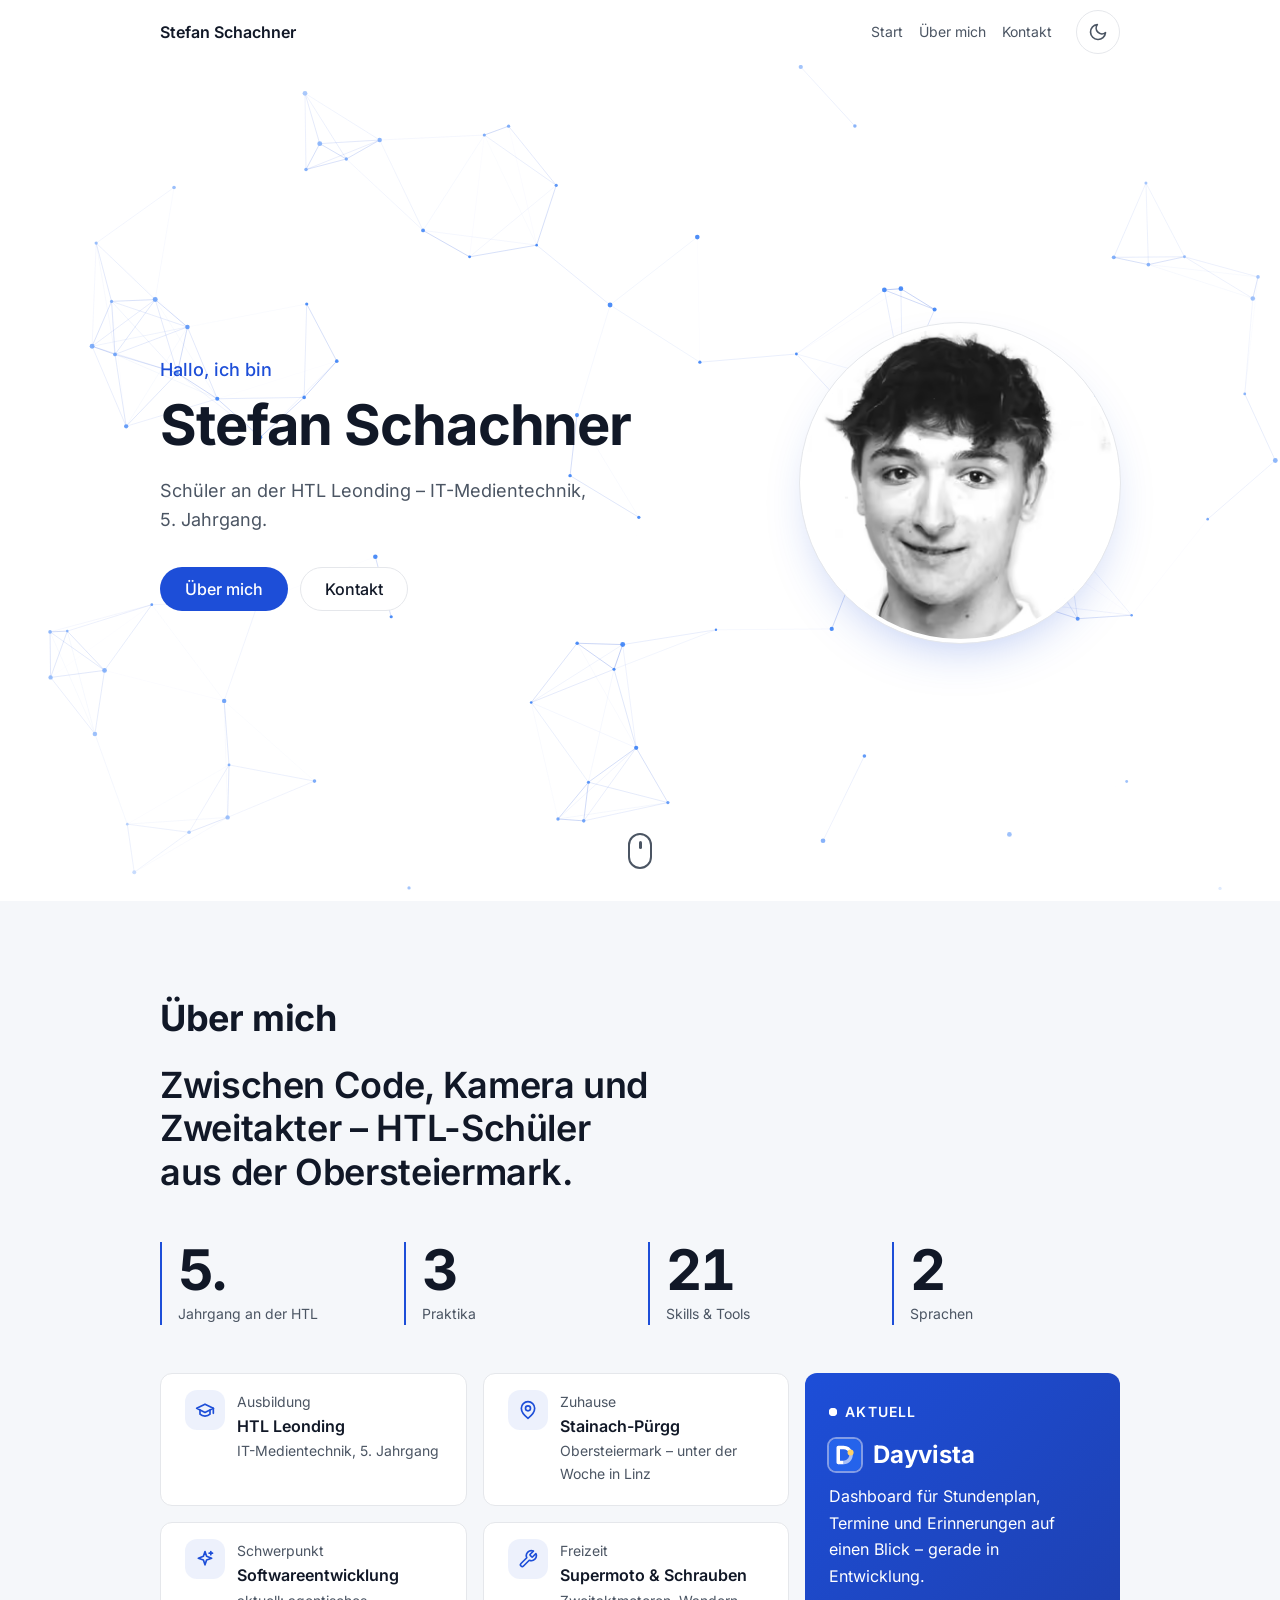
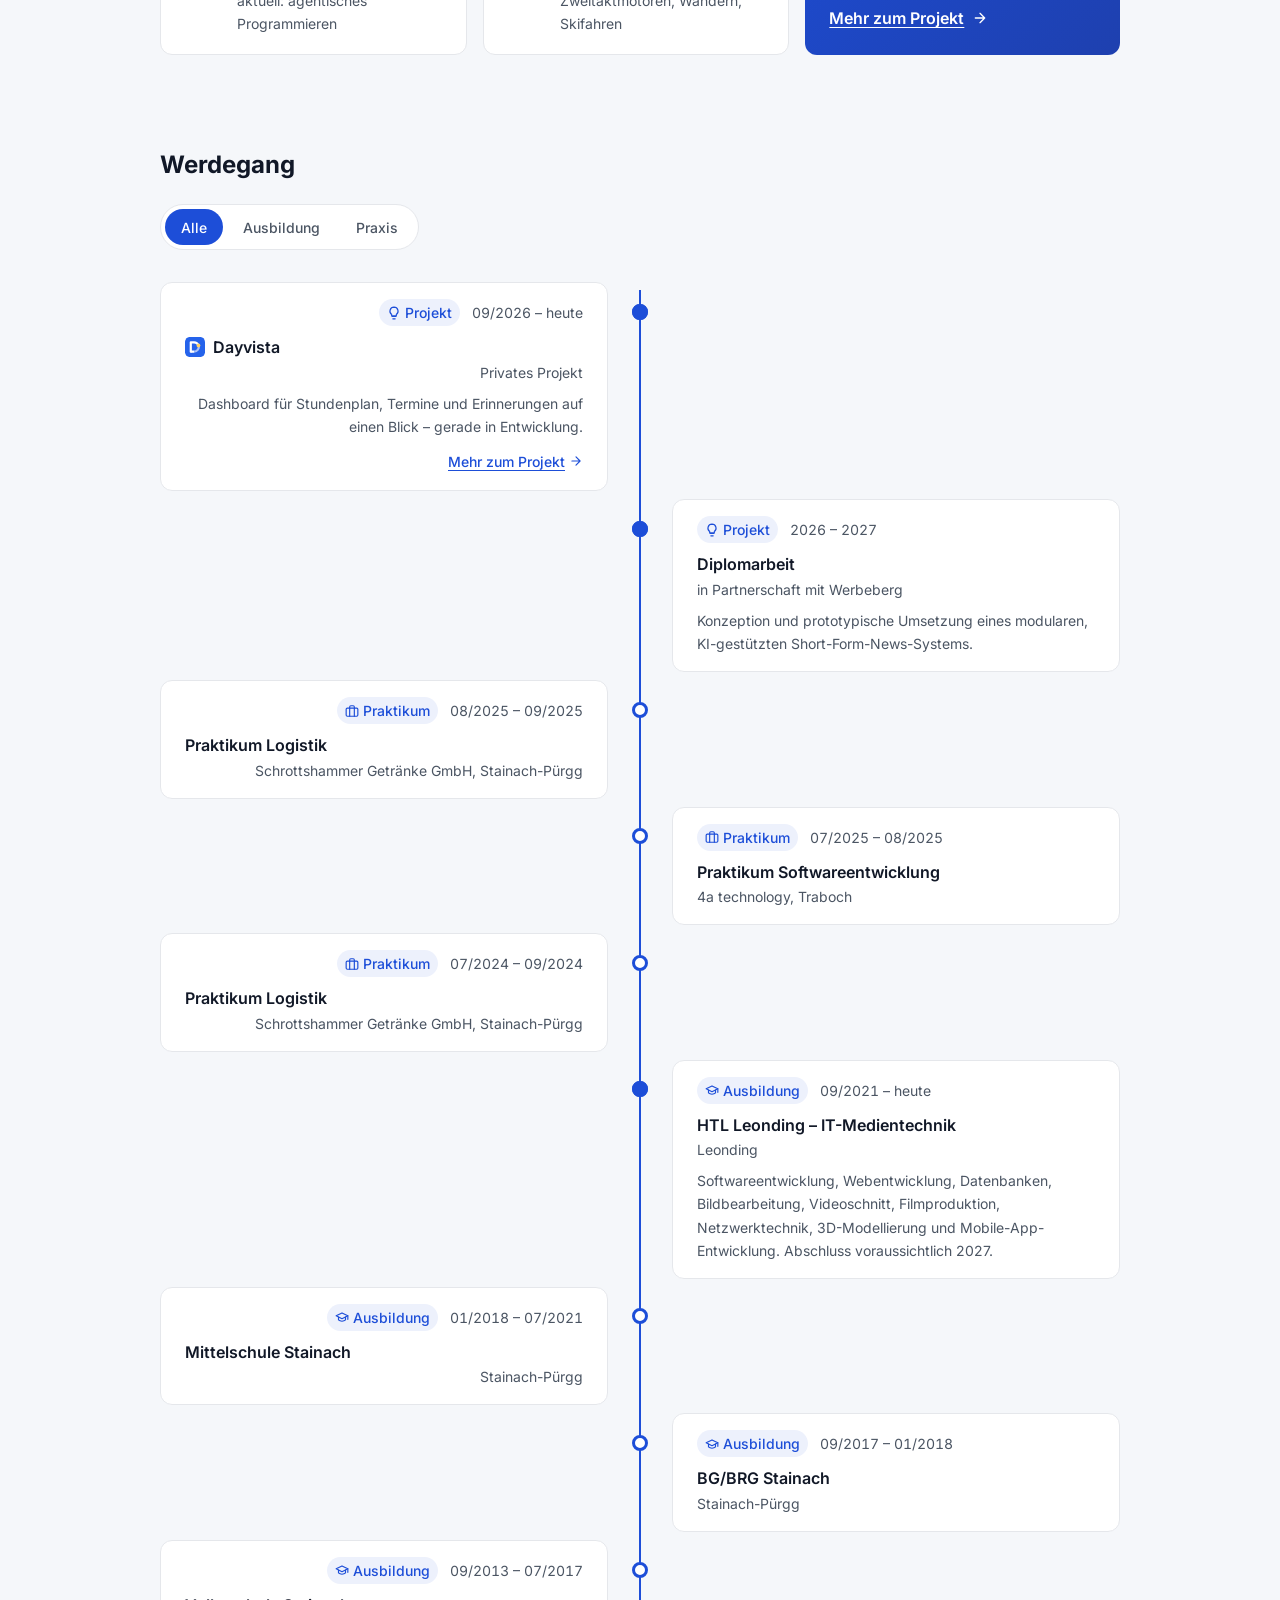
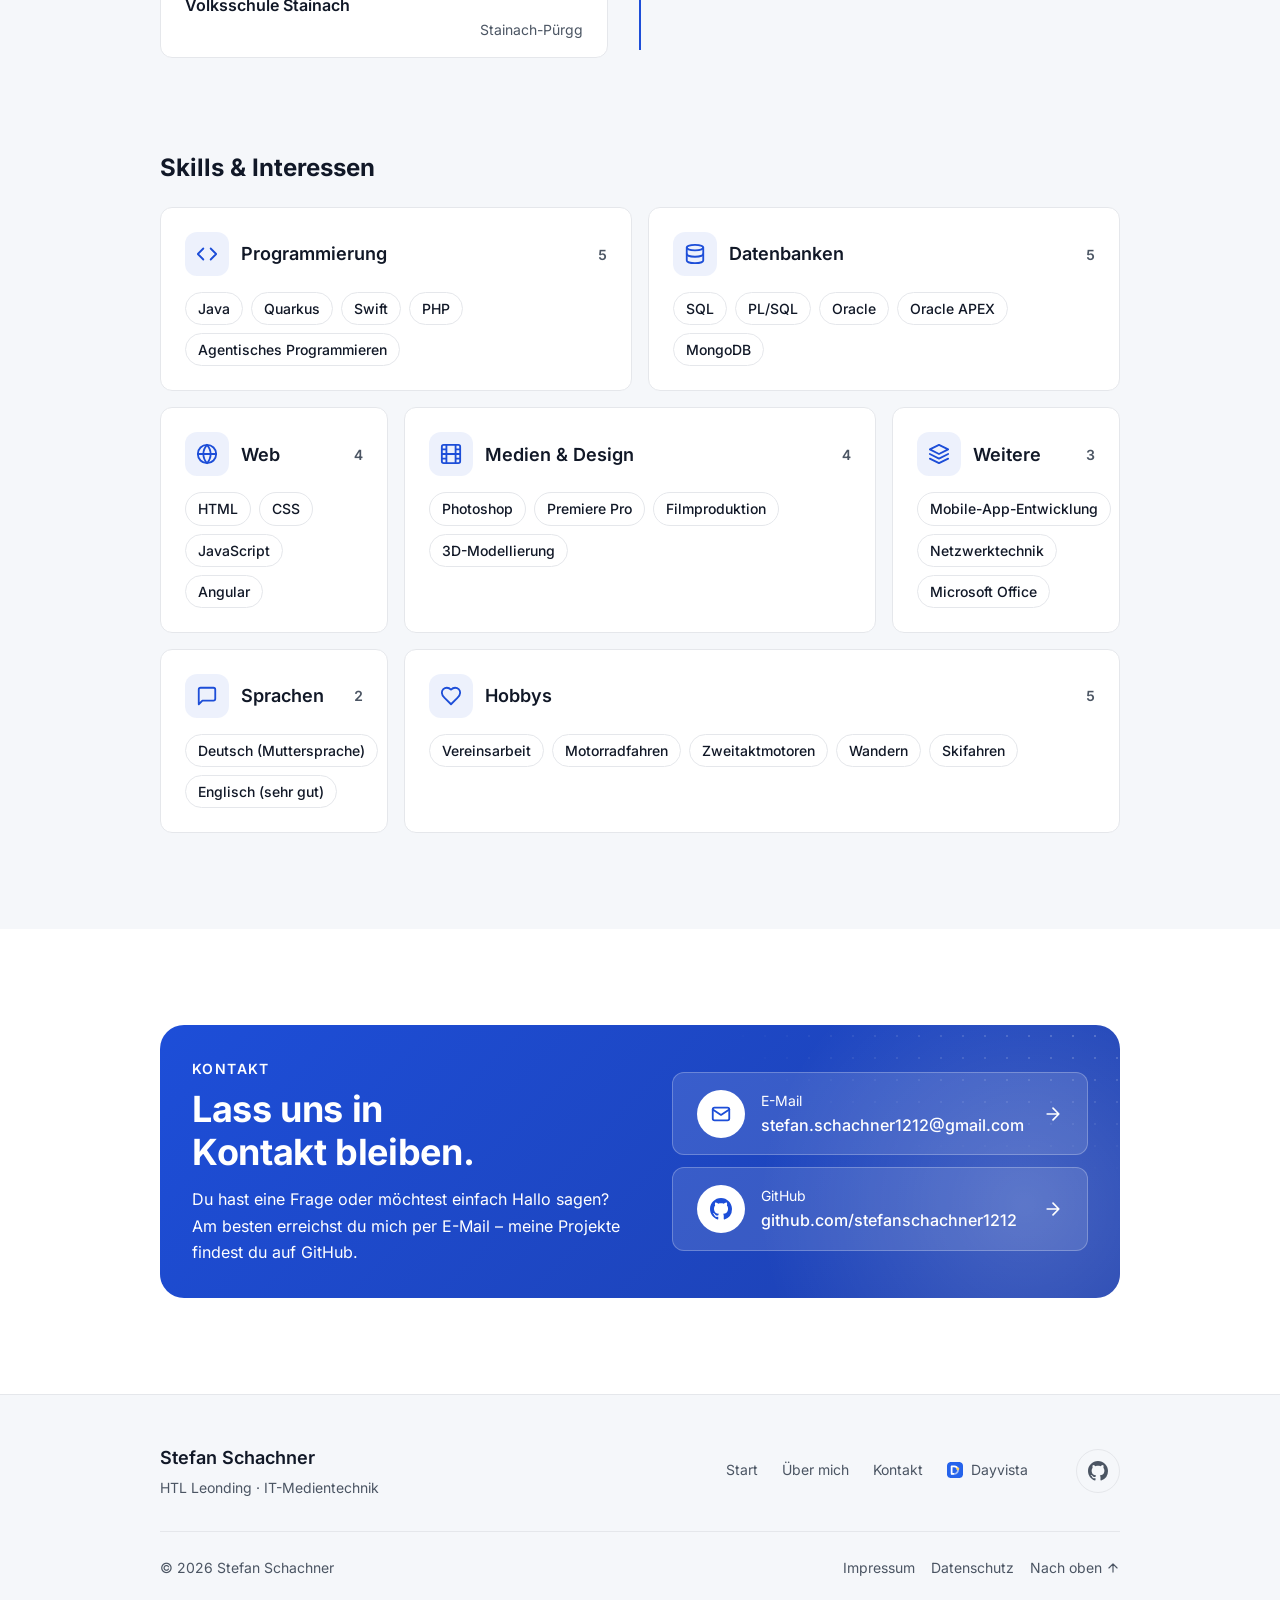
==== commit 4c1aa32b: "Deploy 32eaa9e38c3d2791604db851ced15c78e249f312 stefanschachner1212/schachner-homepage@32eaa9e38c3d2" ====
--- a/index.html
+++ b/index.html
@@ -7,5 +7,5 @@
         } catch {}
         document.documentElement.dataset.theme = theme;
       })();
-    </script><link rel="stylesheet" href="/_astro/BaseLayout.BggWxMTT.css"><style>.bg-canvas[data-astro-cid-ne5mpyc3]{pointer-events:none;width:100%;height:100%;position:absolute;inset:0;mask-image:radial-gradient(85% 80%,#000 40%,#0000 90%)}
-</style><link rel="stylesheet" href="/_astro/index.C6yo6WUT.css"></head><body><a class="skip-link" href="#inhalt">Zum Inhalt springen</a><header class="header" data-header data-astro-cid-nen7h5rs><div class="container header__inner" data-astro-cid-nen7h5rs><a class="header__name" href="/" data-astro-cid-nen7h5rs>Stefan Schachner</a><div class="header__actions" data-astro-cid-nen7h5rs><nav class="header__nav" id="hauptmenue" aria-label="Hauptnavigation" data-menu data-astro-cid-nen7h5rs><ul class="header__links" data-astro-cid-nen7h5rs><li data-astro-cid-nen7h5rs><a href="/#start" data-astro-cid-nen7h5rs>Start</a></li><li data-astro-cid-nen7h5rs><a href="/#ueber-mich" data-astro-cid-nen7h5rs>Über mich</a></li><li data-astro-cid-nen7h5rs><a href="/#kontakt" data-astro-cid-nen7h5rs>Kontakt</a></li></ul></nav><button class="theme-toggle js-only" type="button" aria-label="Dunkles Design aktivieren" data-theme-toggle data-astro-cid-l6lhmie6><!-- Mond: im hellen Modus sichtbar (→ dunkel) --><svg class="theme-toggle__icon theme-toggle__icon--moon" viewBox="0 0 24 24" width="20" height="20" aria-hidden="true" focusable="false" data-astro-cid-l6lhmie6><path d="M21 12.8A9 9 0 1 1 11.2 3a7 7 0 0 0 9.8 9.8Z" fill="none" stroke="currentColor" stroke-width="2" stroke-linecap="round" stroke-linejoin="round" data-astro-cid-l6lhmie6></path></svg><!-- Sonne: im dunklen Modus sichtbar (→ hell) --><svg class="theme-toggle__icon theme-toggle__icon--sun" viewBox="0 0 24 24" width="20" height="20" aria-hidden="true" focusable="false" data-astro-cid-l6lhmie6><g fill="none" stroke="currentColor" stroke-width="2" stroke-linecap="round" data-astro-cid-l6lhmie6><circle cx="12" cy="12" r="4" data-astro-cid-l6lhmie6></circle><path d="M12 2v2M12 20v2M4.9 4.9l1.4 1.4M17.7 17.7l1.4 1.4M2 12h2M20 12h2M4.9 19.1l1.4-1.4M17.7 6.3l1.4-1.4" data-astro-cid-l6lhmie6></path></g></svg></button><script type="module">var e=document.documentElement;function t(){let t=document.querySelector(`meta[data-theme-color]`),n=getComputedStyle(e).getPropertyValue(`--color-bg`).trim();t&&n&&t.setAttribute(`content`,n)}t();function n(t){let n=e.dataset.theme===`dark`;t.setAttribute(`aria-label`,n?`Helles Design aktivieren`:`Dunkles Design aktivieren`)}var r=window.matchMedia(`(prefers-reduced-motion: reduce)`);document.querySelectorAll(`[data-theme-toggle]`).forEach(i=>{n(i);let a=r=>{e.dataset.theme=r;try{localStorage.setItem(`theme`,r)}catch{}n(i),t()};i.addEventListener(`click`,()=>{let t=e.dataset.theme===`dark`?`light`:`dark`;if(!document.startViewTransition||r.matches){a(t);return}let n=i.getBoundingClientRect(),o=n.left+n.width/2,s=n.top+n.height/2,c=Math.hypot(Math.max(o,innerWidth-o),Math.max(s,innerHeight-s));e.classList.add(`theme-transition`);let l=document.startViewTransition(()=>a(t));l.ready.then(()=>{e.animate({clipPath:[`circle(0px at ${o}px ${s}px)`,`circle(${c}px at ${o}px ${s}px)`]},{duration:550,easing:`cubic-bezier(0.22, 1, 0.36, 1)`,pseudoElement:`::view-transition-new(root)`})}),l.finished.finally(()=>e.classList.remove(`theme-transition`))})});</script><button class="header__menu-button js-only" type="button" aria-expanded="false" aria-controls="hauptmenue" data-menu-button data-astro-cid-nen7h5rs><span class="visually-hidden" data-astro-cid-nen7h5rs>Menü</span><svg viewBox="0 0 24 24" width="22" height="22" aria-hidden="true" focusable="false" data-astro-cid-nen7h5rs><g fill="none" stroke="currentColor" stroke-width="2" stroke-linecap="round" data-astro-cid-nen7h5rs><path class="header__menu-line header__menu-line--top" d="M4 7h16" data-astro-cid-nen7h5rs></path><path class="header__menu-line header__menu-line--mid" d="M4 12h16" data-astro-cid-nen7h5rs></path><path class="header__menu-line header__menu-line--bot" d="M4 17h16" data-astro-cid-nen7h5rs></path></g></svg></button></div></div></header><script type="module">var e=document.querySelector(`[data-menu]`),t=document.querySelector(`[data-menu-button]`),n=document.querySelector(`[data-header]`);if(n){let e=()=>{let e=window.scrollY;n.classList.toggle(`is-scrolled`,e>8),document.documentElement.toggleAttribute(`data-scrolled`,e>8),document.documentElement.toggleAttribute(`data-scrolled-far`,e>window.innerHeight*.8)};e(),window.addEventListener(`scroll`,e,{passive:!0})}if(e){let t=new Map;e.querySelectorAll(`a[href*="#"]`).forEach(e=>{let n=new URL(e.href),r=n.pathname===location.pathname?document.getElementById(n.hash.slice(1)):null;r&&t.set(r,e)});let n=e=>{t.forEach(t=>{t===e?t.setAttribute(`aria-current`,`location`):t.removeAttribute(`aria-current`)})};if(t.size){let e=[...t.keys()],r=new IntersectionObserver(r=>{if(window.innerHeight+window.scrollY>=document.documentElement.scrollHeight-4)return n(t.get(e[e.length-1]));let i=r.find(e=>e.isIntersecting);i&&n(t.get(i.target))},{rootMargin:`-45% 0px -50% 0px`});e.forEach(e=>r.observe(e))}}if(e&&t&&n){let r=window.matchMedia(`(min-width: 40rem)`),i=n=>{e.classList.toggle(`is-open`,n),t.setAttribute(`aria-expanded`,String(n))};t.addEventListener(`click`,()=>{let n=t.getAttribute(`aria-expanded`)!==`true`;i(n),n&&e.querySelector(`a`)?.focus()}),e.addEventListener(`click`,e=>{e.target.closest(`a`)&&i(!1)}),document.addEventListener(`keydown`,e=>{e.key===`Escape`&&t.getAttribute(`aria-expanded`)===`true`&&(i(!1),t.focus())}),document.addEventListener(`click`,e=>{n.contains(e.target)||i(!1)}),r.addEventListener(`change`,()=>i(!1))}</script><main id="inhalt"><section id="start" class="hero" aria-labelledby="start-titel" data-astro-cid-ge2uvauf><canvas class="bg-canvas" aria-hidden="true" data-particle-network data-astro-cid-ne5mpyc3></canvas><script type="module">function e({canvas:e,colorVars:t,setup:n,draw:r}){let i=e.getContext(`2d`);if(!i)return;let a=window.matchMedia(`(prefers-reduced-motion: reduce)`),o={ctx:i,width:0,height:0,colors:{},pointer:{x:0,y:0,active:!1},reducedMotion:a.matches},s=!1,c=0,l=0,u=0,d=()=>{let e=getComputedStyle(document.documentElement);for(let n of t)o.colors[n]=e.getPropertyValue(n).trim()},f=()=>{o.width!==0&&(i.clearRect(0,0,o.width,o.height),r(o,u,0))},p=e=>{let t=l?Math.min((e-l)/1e3,.05):0;l=e,u+=t,i.clearRect(0,0,o.width,o.height),r(o,u,t),c=requestAnimationFrame(p)},m=()=>{cancelAnimationFrame(c),c=0,l=0},h=()=>{let e=s&&!o.reducedMotion&&!document.hidden&&o.width>0;e&&!c&&(c=requestAnimationFrame(p)),e||(m(),f())},g=()=>{let t=e.getBoundingClientRect(),r=Math.min(window.devicePixelRatio||1,2);o.width=t.width,o.height=t.height,t.width!==0&&(e.width=Math.round(t.width*r),e.height=Math.round(t.height*r),i.setTransform(r,0,0,r,0,0),n?.(o),f())};d(),new ResizeObserver(()=>{g(),h()}).observe(e),new IntersectionObserver(([e])=>{s=e.isIntersecting,h()}).observe(e),document.addEventListener(`visibilitychange`,h),a.addEventListener(`change`,()=>{o.reducedMotion=a.matches,h()}),new MutationObserver(()=>{d(),c||f()}).observe(document.documentElement,{attributes:!0,attributeFilter:[`data-theme`]}),window.addEventListener(`pointermove`,t=>{if(t.pointerType!==`mouse`)return;let n=e.getBoundingClientRect();o.pointer.x=t.clientX-n.left,o.pointer.y=t.clientY-n.top,o.pointer.active=o.pointer.x>=0&&o.pointer.y>=0&&o.pointer.x<=n.width&&o.pointer.y<=n.height},{passive:!0}),document.documentElement.addEventListener(`pointerleave`,()=>{o.pointer.active=!1})}document.querySelectorAll(`[data-particle-network]`).forEach(t=>{let n=[];e({canvas:t,colorVars:[`--color-particle`,`--color-accent`],setup({width:e,height:t}){let r=Math.min(90,Math.round(e*t/11e3));n=Array.from({length:r},()=>{let n=Math.random()*Math.PI*2,r=18*(.4+Math.random()*.6);return{x:Math.random()*e,y:Math.random()*t,vx:Math.cos(n)*r,vy:Math.sin(n)*r,r:1.2+Math.random()*1.3}})},draw({ctx:e,width:t,height:r,colors:i,pointer:a},o,s){for(let e of n){if(a.active){let t=e.x-a.x,n=e.y-a.y,r=Math.hypot(t,n);if(r<170&&r>0){let i=(1-r/170)*60*s;e.x+=t/r*i,e.y+=n/r*i}}e.x+=e.vx*s,e.y+=e.vy*s,(e.x<0||e.x>t)&&(e.vx*=-1),(e.y<0||e.y>r)&&(e.vy*=-1),e.x=Math.max(0,Math.min(t,e.x)),e.y=Math.max(0,Math.min(r,e.y))}e.strokeStyle=i[`--color-accent`],e.lineWidth=1;for(let t=0;t<n.length;t++){let r=n[t];for(let i=t+1;i<n.length;i++){let t=n[i],a=Math.hypot(r.x-t.x,r.y-t.y);a<130&&(e.globalAlpha=(1-a/130)*.35,e.beginPath(),e.moveTo(r.x,r.y),e.lineTo(t.x,t.y),e.stroke())}if(a.active){let t=Math.hypot(r.x-a.x,r.y-a.y);t<170&&(e.globalAlpha=(1-t/170)*.6,e.beginPath(),e.moveTo(r.x,r.y),e.lineTo(a.x,a.y),e.stroke())}}e.globalAlpha=.9,e.fillStyle=i[`--color-particle`];for(let t of n)e.beginPath(),e.arc(t.x,t.y,t.r,0,Math.PI*2),e.fill();e.globalAlpha=1}})});</script><div class="container hero__inner" data-astro-cid-ge2uvauf><div class="hero__text" data-astro-cid-ge2uvauf><p class="hero__greeting" data-astro-cid-ge2uvauf>Hallo, ich bin</p><h1 id="start-titel" class="hero__name" data-astro-cid-ge2uvauf>Stefan Schachner</h1><p class="hero__tagline" data-astro-cid-ge2uvauf>Schüler an der HTL Leonding – IT-Medientechnik, 5. Jahrgang.</p><div class="hero__actions" data-astro-cid-ge2uvauf><a class="button button--primary" href="/#ueber-mich" data-astro-cid-ge2uvauf>Über mich</a><a class="button button--secondary" href="/#kontakt" data-astro-cid-ge2uvauf>Kontakt</a></div></div><div class="hero__portrait" data-astro-cid-ge2uvauf><picture data-astro-cid-ge2uvauf="true"><source srcset="/_astro/schulfoto.BRM9VNuG_Z1QH8R.avif 200w, /_astro/schulfoto.BRM9VNuG_2vGUJt.avif 320w, /_astro/schulfoto.BRM9VNuG_ZR6Xj.avif 480w, /_astro/schulfoto.BRM9VNuG_Z2Tqa.avif 640w" type="image/avif" sizes="(min-width: 64rem) 320px, (min-width: 40rem) 260px, 200px"><source srcset="/_astro/schulfoto.BRM9VNuG_ZjsOhd.webp 200w, /_astro/schulfoto.BRM9VNuG_2e5NB8.webp 320w, /_astro/schulfoto.BRM9VNuG_Zite6E.webp 480w, /_astro/schulfoto.BRM9VNuG_ZhE1yv.webp 640w" type="image/webp" sizes="(min-width: 64rem) 320px, (min-width: 40rem) 260px, 200px"><img src="/_astro/schulfoto.BRM9VNuG_Z1p7WGr.jpg" srcset="/_astro/schulfoto.BRM9VNuG_Z1qVKp9.jpg 200w, /_astro/schulfoto.BRM9VNuG_16BRtc.jpg 320w, /_astro/schulfoto.BRM9VNuG_Z1pWaeA.jpg 480w, /_astro/schulfoto.BRM9VNuG_Z1p7WGr.jpg 640w" alt="Porträtfoto von Stefan Schachner" sizes="(min-width: 64rem) 320px, (min-width: 40rem) 260px, 200px" data-astro-cid-ge2uvauf="true" loading="eager" decoding="sync" fetchpriority="high" width="640" height="640"></picture></div></div><a class="hero__scroll" href="/#ueber-mich" aria-label="Weiter zu Über mich" data-astro-cid-ge2uvauf><span class="hero__scroll-mouse" aria-hidden="true" data-astro-cid-ge2uvauf><span class="hero__scroll-wheel" data-astro-cid-ge2uvauf></span></span></a></section><section id="ueber-mich" class="section section--surface" aria-labelledby="ueber-mich-titel" data-astro-cid-oxgmilyn><div class="container" data-astro-cid-oxgmilyn><h2 id="ueber-mich-titel" class="section__title" data-reveal data-astro-cid-oxgmilyn>Über mich</h2><p class="about__lead" data-reveal data-astro-cid-oxgmilyn>Zwischen Code, Kamera und Zweitakter – HTL-Schüler aus der Obersteiermark.</p><div class="about__stats" data-reveal data-astro-cid-oxgmilyn><dl class="stats" data-astro-cid-23gkgyqt><div class="stats__item" data-astro-cid-23gkgyqt><dt class="stats__label" data-astro-cid-23gkgyqt>Jahrgang an der HTL</dt><dd class="stats__value" data-astro-cid-23gkgyqt><span data-count-to="5" data-astro-cid-23gkgyqt>5</span>.</dd></div><div class="stats__item" data-astro-cid-23gkgyqt><dt class="stats__label" data-astro-cid-23gkgyqt>Praktika</dt><dd class="stats__value" data-astro-cid-23gkgyqt><span data-count-to="3" data-astro-cid-23gkgyqt>3</span></dd></div><div class="stats__item" data-astro-cid-23gkgyqt><dt class="stats__label" data-astro-cid-23gkgyqt>Skills &amp; Tools</dt><dd class="stats__value" data-astro-cid-23gkgyqt><span data-count-to="21" data-astro-cid-23gkgyqt>21</span></dd></div><div class="stats__item" data-astro-cid-23gkgyqt><dt class="stats__label" data-astro-cid-23gkgyqt>Sprachen</dt><dd class="stats__value" data-astro-cid-23gkgyqt><span data-count-to="2" data-astro-cid-23gkgyqt>2</span></dd></div></dl><script type="module">var e=window.matchMedia(`(prefers-reduced-motion: reduce)`).matches,t=e=>{let t=Number(e.dataset.countTo),n=performance.now(),r=i=>{let a=Math.min((i-n)/1200,1),o=1-(1-a)**3;e.textContent=String(Math.round(t*o)),a<1&&requestAnimationFrame(r)};requestAnimationFrame(r)};if(!e){let e=new IntersectionObserver(n=>{for(let r of n)r.isIntersecting&&(t(r.target),e.unobserve(r.target))},{threshold:.6});document.querySelectorAll(`[data-count-to]`).forEach(t=>{t.getBoundingClientRect().top>window.innerHeight&&(t.textContent=`0`),e.observe(t)})}</script></div><div class="about__overview" data-astro-cid-oxgmilyn><ul class="about__facts" data-astro-cid-oxgmilyn><li class="about__fact" data-reveal style="--reveal-delay: 0ms" data-astro-cid-oxgmilyn><span class="about__fact-icon" data-astro-cid-oxgmilyn><svg viewBox="0 0 24 24" width="20" height="20" fill="none" stroke="currentColor" stroke-width="2" stroke-linecap="round" stroke-linejoin="round" aria-hidden="true" focusable="false"><path d="M22 10 12 5 2 10l10 5 10-5Z"/><path d="M6 12v5c3 3 9 3 12 0v-5"/><path d="M22 10v6"/></svg></span><span class="about__fact-label" data-astro-cid-oxgmilyn>Ausbildung</span><span class="about__fact-value" data-astro-cid-oxgmilyn>HTL Leonding</span><span class="about__fact-detail" data-astro-cid-oxgmilyn>IT-Medientechnik, 5. Jahrgang</span></li><li class="about__fact" data-reveal style="--reveal-delay: 80ms" data-astro-cid-oxgmilyn><span class="about__fact-icon" data-astro-cid-oxgmilyn><svg viewBox="0 0 24 24" width="20" height="20" fill="none" stroke="currentColor" stroke-width="2" stroke-linecap="round" stroke-linejoin="round" aria-hidden="true" focusable="false"><path d="M20 10c0 6-8 12-8 12s-8-6-8-12a8 8 0 0 1 16 0Z"/><circle cx="12" cy="10" r="3"/></svg></span><span class="about__fact-label" data-astro-cid-oxgmilyn>Zuhause</span><span class="about__fact-value" data-astro-cid-oxgmilyn>Stainach-Pürgg</span><span class="about__fact-detail" data-astro-cid-oxgmilyn>Obersteiermark – unter der Woche in Linz</span></li><li class="about__fact" data-reveal style="--reveal-delay: 160ms" data-astro-cid-oxgmilyn><span class="about__fact-icon" data-astro-cid-oxgmilyn><svg viewBox="0 0 24 24" width="20" height="20" fill="none" stroke="currentColor" stroke-width="2" stroke-linecap="round" stroke-linejoin="round" aria-hidden="true" focusable="false"><path d="m12 3 1.9 5.8L20 11l-6.1 2.2L12 19l-1.9-5.8L4 11l6.1-2.2Z"/><path d="M19 3v4M17 5h4"/></svg></span><span class="about__fact-label" data-astro-cid-oxgmilyn>Schwerpunkt</span><span class="about__fact-value" data-astro-cid-oxgmilyn>Softwareentwicklung</span><span class="about__fact-detail" data-astro-cid-oxgmilyn>aktuell: agentisches Programmieren</span></li><li class="about__fact" data-reveal style="--reveal-delay: 240ms" data-astro-cid-oxgmilyn><span class="about__fact-icon" data-astro-cid-oxgmilyn><svg viewBox="0 0 24 24" width="20" height="20" fill="none" stroke="currentColor" stroke-width="2" stroke-linecap="round" stroke-linejoin="round" aria-hidden="true" focusable="false"><path d="M14.7 6.3a1 1 0 0 0 0 1.4l1.6 1.6a1 1 0 0 0 1.4 0l3.77-3.77a6 6 0 0 1-7.94 7.94l-6.91 6.91a2.12 2.12 0 0 1-3-3l6.91-6.91a6 6 0 0 1 7.94-7.94Z"/></svg></span><span class="about__fact-label" data-astro-cid-oxgmilyn>Freizeit</span><span class="about__fact-value" data-astro-cid-oxgmilyn>Supermoto &amp; Schrauben</span><span class="about__fact-detail" data-astro-cid-oxgmilyn>Zweitaktmotoren, Wandern, Skifahren</span></li></ul><aside class="about__current" aria-label="Aktuell" data-reveal style="--reveal-delay: 320ms" data-astro-cid-oxgmilyn><p class="about__current-badge" data-astro-cid-oxgmilyn><span class="about__current-dot" aria-hidden="true" data-astro-cid-oxgmilyn></span>Aktuell</p><p class="about__current-title" data-astro-cid-oxgmilyn>Diplomarbeit mit Werbeberg</p><p class="about__current-text" data-astro-cid-oxgmilyn>Konzeption und prototypische Umsetzung eines modularen, KI-gestützten Short-Form-News-Systems – gemeinsam mit einem Schulkollegen.</p></aside></div><div class="about__block" data-astro-cid-oxgmilyn><h3 class="about__heading" data-reveal data-astro-cid-oxgmilyn>Werdegang</h3><div class="timeline-wrap" data-timeline data-astro-cid-3xih677i><div class="timeline__filters js-only" role="group" aria-label="Werdegang filtern" data-astro-cid-3xih677i><button type="button" class="timeline__filter" data-filter="alle" aria-pressed="true" data-astro-cid-3xih677i>Alle</button><button type="button" class="timeline__filter" data-filter="ausbildung" aria-pressed="false" data-astro-cid-3xih677i>Ausbildung</button><button type="button" class="timeline__filter" data-filter="praxis" aria-pressed="false" data-astro-cid-3xih677i>Praxis</button></div><div class="timeline" data-astro-cid-3xih677i><span class="timeline__line" aria-hidden="true" data-astro-cid-3xih677i><span class="timeline__progress" data-astro-cid-3xih677i></span></span><ol class="timeline__list" data-astro-cid-3xih677i><li class="timeline__item is-left is-current" data-type="praxis" data-reveal data-astro-cid-3xih677i><span class="timeline__dot" aria-hidden="true" data-astro-cid-3xih677i></span><div class="timeline__card" data-astro-cid-3xih677i><p class="timeline__meta" data-astro-cid-3xih677i><span class="timeline__badge" data-astro-cid-3xih677i><svg viewBox="0 0 24 24" width="14" height="14" fill="none" stroke="currentColor" stroke-width="2" stroke-linecap="round" stroke-linejoin="round" aria-hidden="true" focusable="false"><path d="M9 18h6M10 22h4"/><path d="M12 2a7 7 0 0 0-4 12.7V17h8v-2.3A7 7 0 0 0 12 2Z"/></svg>Projekt</span><span class="timeline__period" data-astro-cid-3xih677i>2026 – 2027</span></p><h4 class="timeline__title" data-astro-cid-3xih677i>Diplomarbeit</h4><p class="timeline__place" data-astro-cid-3xih677i>in Partnerschaft mit Werbeberg</p><p class="timeline__description" data-astro-cid-3xih677i>Konzeption und prototypische Umsetzung eines modularen, KI-gestützten Short-Form-News-Systems.</p></div></li><li class="timeline__item is-right" data-type="praxis" data-reveal data-astro-cid-3xih677i><span class="timeline__dot" aria-hidden="true" data-astro-cid-3xih677i></span><div class="timeline__card" data-astro-cid-3xih677i><p class="timeline__meta" data-astro-cid-3xih677i><span class="timeline__badge" data-astro-cid-3xih677i><svg viewBox="0 0 24 24" width="14" height="14" fill="none" stroke="currentColor" stroke-width="2" stroke-linecap="round" stroke-linejoin="round" aria-hidden="true" focusable="false"><rect x="2" y="7" width="20" height="14" rx="2"/><path d="M16 21V5a2 2 0 0 0-2-2h-4a2 2 0 0 0-2 2v16"/></svg>Praktikum</span><span class="timeline__period" data-astro-cid-3xih677i>08/2025 – 09/2025</span></p><h4 class="timeline__title" data-astro-cid-3xih677i>Praktikum Logistik</h4><p class="timeline__place" data-astro-cid-3xih677i>Schrottshammer Getränke GmbH, Stainach-Pürgg</p></div></li><li class="timeline__item is-left" data-type="praxis" data-reveal data-astro-cid-3xih677i><span class="timeline__dot" aria-hidden="true" data-astro-cid-3xih677i></span><div class="timeline__card" data-astro-cid-3xih677i><p class="timeline__meta" data-astro-cid-3xih677i><span class="timeline__badge" data-astro-cid-3xih677i><svg viewBox="0 0 24 24" width="14" height="14" fill="none" stroke="currentColor" stroke-width="2" stroke-linecap="round" stroke-linejoin="round" aria-hidden="true" focusable="false"><rect x="2" y="7" width="20" height="14" rx="2"/><path d="M16 21V5a2 2 0 0 0-2-2h-4a2 2 0 0 0-2 2v16"/></svg>Praktikum</span><span class="timeline__period" data-astro-cid-3xih677i>07/2025 – 08/2025</span></p><h4 class="timeline__title" data-astro-cid-3xih677i>Praktikum Softwareentwicklung</h4><p class="timeline__place" data-astro-cid-3xih677i>4a technology, Traboch</p></div></li><li class="timeline__item is-right" data-type="praxis" data-reveal data-astro-cid-3xih677i><span class="timeline__dot" aria-hidden="true" data-astro-cid-3xih677i></span><div class="timeline__card" data-astro-cid-3xih677i><p class="timeline__meta" data-astro-cid-3xih677i><span class="timeline__badge" data-astro-cid-3xih677i><svg viewBox="0 0 24 24" width="14" height="14" fill="none" stroke="currentColor" stroke-width="2" stroke-linecap="round" stroke-linejoin="round" aria-hidden="true" focusable="false"><rect x="2" y="7" width="20" height="14" rx="2"/><path d="M16 21V5a2 2 0 0 0-2-2h-4a2 2 0 0 0-2 2v16"/></svg>Praktikum</span><span class="timeline__period" data-astro-cid-3xih677i>07/2024 – 09/2024</span></p><h4 class="timeline__title" data-astro-cid-3xih677i>Praktikum Logistik</h4><p class="timeline__place" data-astro-cid-3xih677i>Schrottshammer Getränke GmbH, Stainach-Pürgg</p></div></li><li class="timeline__item is-left is-current" data-type="ausbildung" data-reveal data-astro-cid-3xih677i><span class="timeline__dot" aria-hidden="true" data-astro-cid-3xih677i></span><div class="timeline__card" data-astro-cid-3xih677i><p class="timeline__meta" data-astro-cid-3xih677i><span class="timeline__badge" data-astro-cid-3xih677i><svg viewBox="0 0 24 24" width="14" height="14" fill="none" stroke="currentColor" stroke-width="2" stroke-linecap="round" stroke-linejoin="round" aria-hidden="true" focusable="false"><path d="M22 10 12 5 2 10l10 5 10-5Z"/><path d="M6 12v5c3 3 9 3 12 0v-5"/><path d="M22 10v6"/></svg>Ausbildung</span><span class="timeline__period" data-astro-cid-3xih677i>09/2021 – heute</span></p><h4 class="timeline__title" data-astro-cid-3xih677i>HTL Leonding – IT-Medientechnik</h4><p class="timeline__place" data-astro-cid-3xih677i>Leonding</p><p class="timeline__description" data-astro-cid-3xih677i>Softwareentwicklung, Webentwicklung, Datenbanken, Bildbearbeitung, Videoschnitt, Filmproduktion, Netzwerktechnik, 3D-Modellierung und Mobile-App-Entwicklung. Abschluss voraussichtlich 2027.</p></div></li><li class="timeline__item is-right" data-type="ausbildung" data-reveal data-astro-cid-3xih677i><span class="timeline__dot" aria-hidden="true" data-astro-cid-3xih677i></span><div class="timeline__card" data-astro-cid-3xih677i><p class="timeline__meta" data-astro-cid-3xih677i><span class="timeline__badge" data-astro-cid-3xih677i><svg viewBox="0 0 24 24" width="14" height="14" fill="none" stroke="currentColor" stroke-width="2" stroke-linecap="round" stroke-linejoin="round" aria-hidden="true" focusable="false"><path d="M22 10 12 5 2 10l10 5 10-5Z"/><path d="M6 12v5c3 3 9 3 12 0v-5"/><path d="M22 10v6"/></svg>Ausbildung</span><span class="timeline__period" data-astro-cid-3xih677i>01/2018 – 07/2021</span></p><h4 class="timeline__title" data-astro-cid-3xih677i>Mittelschule Stainach</h4><p class="timeline__place" data-astro-cid-3xih677i>Stainach-Pürgg</p></div></li><li class="timeline__item is-left" data-type="ausbildung" data-reveal data-astro-cid-3xih677i><span class="timeline__dot" aria-hidden="true" data-astro-cid-3xih677i></span><div class="timeline__card" data-astro-cid-3xih677i><p class="timeline__meta" data-astro-cid-3xih677i><span class="timeline__badge" data-astro-cid-3xih677i><svg viewBox="0 0 24 24" width="14" height="14" fill="none" stroke="currentColor" stroke-width="2" stroke-linecap="round" stroke-linejoin="round" aria-hidden="true" focusable="false"><path d="M22 10 12 5 2 10l10 5 10-5Z"/><path d="M6 12v5c3 3 9 3 12 0v-5"/><path d="M22 10v6"/></svg>Ausbildung</span><span class="timeline__period" data-astro-cid-3xih677i>09/2017 – 01/2018</span></p><h4 class="timeline__title" data-astro-cid-3xih677i>BG/BRG Stainach</h4><p class="timeline__place" data-astro-cid-3xih677i>Stainach-Pürgg</p></div></li><li class="timeline__item is-right" data-type="ausbildung" data-reveal data-astro-cid-3xih677i><span class="timeline__dot" aria-hidden="true" data-astro-cid-3xih677i></span><div class="timeline__card" data-astro-cid-3xih677i><p class="timeline__meta" data-astro-cid-3xih677i><span class="timeline__badge" data-astro-cid-3xih677i><svg viewBox="0 0 24 24" width="14" height="14" fill="none" stroke="currentColor" stroke-width="2" stroke-linecap="round" stroke-linejoin="round" aria-hidden="true" focusable="false"><path d="M22 10 12 5 2 10l10 5 10-5Z"/><path d="M6 12v5c3 3 9 3 12 0v-5"/><path d="M22 10v6"/></svg>Ausbildung</span><span class="timeline__period" data-astro-cid-3xih677i>09/2013 – 07/2017</span></p><h4 class="timeline__title" data-astro-cid-3xih677i>Volksschule Stainach</h4><p class="timeline__place" data-astro-cid-3xih677i>Stainach-Pürgg</p></div></li></ol></div></div><script type="module">document.querySelectorAll(`[data-timeline]`).forEach(e=>{let t=e.querySelectorAll(`[data-filter]`),n=e.querySelectorAll(`.timeline__item`),r=e=>{let r=0;n.forEach(t=>{let n=e===`alle`||t.dataset.type===e;t.hidden=!n,n&&(t.classList.toggle(`is-left`,r%2==0),t.classList.toggle(`is-right`,r%2==1),r++)}),t.forEach(t=>t.setAttribute(`aria-pressed`,String(t.dataset.filter===e)))};t.forEach(e=>e.addEventListener(`click`,()=>r(e.dataset.filter??`alle`)))});</script></div><div class="about__block" data-astro-cid-oxgmilyn><h3 class="about__heading" data-reveal data-astro-cid-oxgmilyn>Skills & Interessen</h3><div class="bento" data-bento data-astro-cid-35i7pbql><article class="bento__card" data-reveal style="--reveal-delay: 0ms" data-astro-cid-35i7pbql><div class="bento__head" data-astro-cid-35i7pbql><span class="bento__icon" data-astro-cid-35i7pbql><svg viewBox="0 0 24 24" width="22" height="22" fill="none" stroke="currentColor" stroke-width="2" stroke-linecap="round" stroke-linejoin="round" aria-hidden="true" focusable="false"><path d="m16 18 6-6-6-6M8 6l-6 6 6 6"/></svg></span><h4 class="bento__title" data-astro-cid-35i7pbql>Programmierung</h4><span class="bento__count" data-astro-cid-35i7pbql>5</span></div><ul class="tags" aria-label="Programmierung" data-astro-cid-cm3albtb><li class="tag" data-astro-cid-cm3albtb>Java</li><li class="tag" data-astro-cid-cm3albtb>Quarkus</li><li class="tag" data-astro-cid-cm3albtb>Swift</li><li class="tag" data-astro-cid-cm3albtb>PHP</li><li class="tag" data-astro-cid-cm3albtb>Agentisches Programmieren</li></ul></article><article class="bento__card" data-reveal style="--reveal-delay: 60ms" data-astro-cid-35i7pbql><div class="bento__head" data-astro-cid-35i7pbql><span class="bento__icon" data-astro-cid-35i7pbql><svg viewBox="0 0 24 24" width="22" height="22" fill="none" stroke="currentColor" stroke-width="2" stroke-linecap="round" stroke-linejoin="round" aria-hidden="true" focusable="false"><circle cx="12" cy="12" r="10"/><path d="M2 12h20"/><path d="M12 2a15.3 15.3 0 0 1 4 10 15.3 15.3 0 0 1-4 10 15.3 15.3 0 0 1-4-10 15.3 15.3 0 0 1 4-10Z"/></svg></span><h4 class="bento__title" data-astro-cid-35i7pbql>Web</h4><span class="bento__count" data-astro-cid-35i7pbql>4</span></div><ul class="tags" aria-label="Web" data-astro-cid-cm3albtb><li class="tag" data-astro-cid-cm3albtb>HTML</li><li class="tag" data-astro-cid-cm3albtb>CSS</li><li class="tag" data-astro-cid-cm3albtb>JavaScript</li><li class="tag" data-astro-cid-cm3albtb>Angular</li></ul></article><article class="bento__card" data-reveal style="--reveal-delay: 120ms" data-astro-cid-35i7pbql><div class="bento__head" data-astro-cid-35i7pbql><span class="bento__icon" data-astro-cid-35i7pbql><svg viewBox="0 0 24 24" width="22" height="22" fill="none" stroke="currentColor" stroke-width="2" stroke-linecap="round" stroke-linejoin="round" aria-hidden="true" focusable="false"><ellipse cx="12" cy="5" rx="9" ry="3"/><path d="M3 5v14a9 3 0 0 0 18 0V5"/><path d="M3 12a9 3 0 0 0 18 0"/></svg></span><h4 class="bento__title" data-astro-cid-35i7pbql>Datenbanken</h4><span class="bento__count" data-astro-cid-35i7pbql>5</span></div><ul class="tags" aria-label="Datenbanken" data-astro-cid-cm3albtb><li class="tag" data-astro-cid-cm3albtb>SQL</li><li class="tag" data-astro-cid-cm3albtb>PL/SQL</li><li class="tag" data-astro-cid-cm3albtb>Oracle</li><li class="tag" data-astro-cid-cm3albtb>Oracle APEX</li><li class="tag" data-astro-cid-cm3albtb>MongoDB</li></ul></article><article class="bento__card" data-reveal style="--reveal-delay: 180ms" data-astro-cid-35i7pbql><div class="bento__head" data-astro-cid-35i7pbql><span class="bento__icon" data-astro-cid-35i7pbql><svg viewBox="0 0 24 24" width="22" height="22" fill="none" stroke="currentColor" stroke-width="2" stroke-linecap="round" stroke-linejoin="round" aria-hidden="true" focusable="false"><rect x="2" y="2" width="20" height="20" rx="2"/><path d="M7 2v20M17 2v20M2 12h20M2 7h5M2 17h5M17 17h5M17 7h5"/></svg></span><h4 class="bento__title" data-astro-cid-35i7pbql>Medien &amp; Design</h4><span class="bento__count" data-astro-cid-35i7pbql>4</span></div><ul class="tags" aria-label="Medien &amp; Design" data-astro-cid-cm3albtb><li class="tag" data-astro-cid-cm3albtb>Photoshop</li><li class="tag" data-astro-cid-cm3albtb>Premiere Pro</li><li class="tag" data-astro-cid-cm3albtb>Filmproduktion</li><li class="tag" data-astro-cid-cm3albtb>3D-Modellierung</li></ul></article><article class="bento__card" data-reveal style="--reveal-delay: 240ms" data-astro-cid-35i7pbql><div class="bento__head" data-astro-cid-35i7pbql><span class="bento__icon" data-astro-cid-35i7pbql><svg viewBox="0 0 24 24" width="22" height="22" fill="none" stroke="currentColor" stroke-width="2" stroke-linecap="round" stroke-linejoin="round" aria-hidden="true" focusable="false"><path d="m12 2 10 5-10 5L2 7Z"/><path d="m2 17 10 5 10-5"/><path d="m2 12 10 5 10-5"/></svg></span><h4 class="bento__title" data-astro-cid-35i7pbql>Weitere</h4><span class="bento__count" data-astro-cid-35i7pbql>3</span></div><ul class="tags" aria-label="Weitere" data-astro-cid-cm3albtb><li class="tag" data-astro-cid-cm3albtb>Mobile-App-Entwicklung</li><li class="tag" data-astro-cid-cm3albtb>Netzwerktechnik</li><li class="tag" data-astro-cid-cm3albtb>Microsoft Office</li></ul></article><article class="bento__card" data-reveal style="--reveal-delay: 300ms" data-astro-cid-35i7pbql><div class="bento__head" data-astro-cid-35i7pbql><span class="bento__icon" data-astro-cid-35i7pbql><svg viewBox="0 0 24 24" width="22" height="22" fill="none" stroke="currentColor" stroke-width="2" stroke-linecap="round" stroke-linejoin="round" aria-hidden="true" focusable="false"><path d="M21 15a2 2 0 0 1-2 2H7l-4 4V5a2 2 0 0 1 2-2h14a2 2 0 0 1 2 2Z"/></svg></span><h4 class="bento__title" data-astro-cid-35i7pbql>Sprachen</h4><span class="bento__count" data-astro-cid-35i7pbql>2</span></div><ul class="tags" aria-label="Sprachen" data-astro-cid-cm3albtb><li class="tag" data-astro-cid-cm3albtb>Deutsch (Muttersprache)</li><li class="tag" data-astro-cid-cm3albtb>Englisch (sehr gut)</li></ul></article><article class="bento__card" data-reveal style="--reveal-delay: 360ms" data-astro-cid-35i7pbql><div class="bento__head" data-astro-cid-35i7pbql><span class="bento__icon" data-astro-cid-35i7pbql><svg viewBox="0 0 24 24" width="22" height="22" fill="none" stroke="currentColor" stroke-width="2" stroke-linecap="round" stroke-linejoin="round" aria-hidden="true" focusable="false"><path d="M19 14c1.49-1.46 3-3.21 3-5.5A5.5 5.5 0 0 0 16.5 3c-1.76 0-3 .5-4.5 2-1.5-1.5-2.74-2-4.5-2A5.5 5.5 0 0 0 2 8.5c0 2.3 1.5 4.05 3 5.5l7 7Z"/></svg></span><h4 class="bento__title" data-astro-cid-35i7pbql>Hobbys</h4><span class="bento__count" data-astro-cid-35i7pbql>5</span></div><ul class="tags" aria-label="Hobbys" data-astro-cid-cm3albtb><li class="tag" data-astro-cid-cm3albtb>Vereinsarbeit</li><li class="tag" data-astro-cid-cm3albtb>Motorradfahren</li><li class="tag" data-astro-cid-cm3albtb>Zweitaktmotoren</li><li class="tag" data-astro-cid-cm3albtb>Wandern</li><li class="tag" data-astro-cid-cm3albtb>Skifahren</li></ul></article></div><script type="module">document.querySelectorAll(`[data-bento] .bento__card`).forEach(e=>{e.addEventListener(`pointermove`,t=>{let n=e.getBoundingClientRect();e.style.setProperty(`--mx`,`${t.clientX-n.left}px`),e.style.setProperty(`--my`,`${t.clientY-n.top}px`)})});</script></div></div></section><section id="kontakt" class="section" aria-labelledby="kontakt-titel" data-astro-cid-he3spzz3><div class="container" data-astro-cid-he3spzz3><div class="contact" data-reveal data-astro-cid-he3spzz3><div class="contact__text" data-astro-cid-he3spzz3><p class="contact__eyebrow" data-astro-cid-he3spzz3>Kontakt</p><h2 id="kontakt-titel" class="contact__title" data-astro-cid-he3spzz3>Lass uns in Kontakt bleiben.</h2><p class="contact__intro" data-astro-cid-he3spzz3>Du hast eine Frage oder möchtest einfach Hallo sagen? Am besten erreichst du mich per E-Mail – meine Projekte findest du auf GitHub.</p></div><div class="contact__cards" data-astro-cid-he3spzz3><a class="contact__card" data-email-user="2121renhcahcs.nafets" data-email-domain="moc.liamg"><span class="contact__icon" aria-hidden="true" data-astro-cid-he3spzz3><svg viewBox="0 0 24 24" width="22" height="22" fill="none" stroke="currentColor" stroke-width="2" stroke-linecap="round" stroke-linejoin="round" aria-hidden="true" focusable="false"><rect x="3" y="5" width="18" height="14" rx="2"/><path d="m3 7 9 6 9-6"/></svg></span><span class="contact__label" data-astro-cid-he3spzz3>E-Mail</span><span class="contact__arrow" aria-hidden="true" data-astro-cid-he3spzz3><svg viewBox="0 0 24 24" width="20" height="20" fill="none" stroke="currentColor" stroke-width="2" stroke-linecap="round" stroke-linejoin="round" aria-hidden="true" focusable="false"><path d="M5 12h14M12 5l7 7-7 7"/></svg></span><span data-email-text>stefan.schachner1212 [at] gmail.com</span></a><script type="module">var e=e=>[...e].reverse().join(``);document.querySelectorAll(`[data-email-user]`).forEach(t=>{let n=`${e(t.dataset.emailUser??``)}@${e(t.dataset.emailDomain??``)}`;t.href=`mailto:${n}`;let r=t.querySelector(`[data-email-text]`),[i,a]=n.split(`@`);r&&r.replaceChildren(`${i}@`,document.createElement(`wbr`),a)});</script><a class="contact__card" href="https://github.com/stefanschachner1212" rel="me" data-astro-cid-he3spzz3><span class="contact__icon" aria-hidden="true" data-astro-cid-he3spzz3><svg viewBox="0 0 24 24" width="22" height="22" fill="none" stroke="currentColor" stroke-width="2" stroke-linecap="round" stroke-linejoin="round" aria-hidden="true" focusable="false"><g transform="scale(1.5)"><path fill="currentColor" stroke="none" d="M8 0C3.58 0 0 3.58 0 8c0 3.54 2.29 6.53 5.47 7.59.4.07.55-.17.55-.38 0-.19-.01-.82-.01-1.49-2.01.37-2.53-.49-2.69-.94-.09-.23-.48-.94-.82-1.13-.28-.15-.68-.52-.01-.53.63-.01 1.08.58 1.23.82.72 1.21 1.87.87 2.33.66.07-.52.28-.87.51-1.07-1.78-.2-3.64-.89-3.64-3.95 0-.87.31-1.59.82-2.15-.08-.2-.36-1.02.08-2.12 0 0 .67-.21 2.2.82.64-.18 1.32-.27 2-.27.68 0 1.36.09 2 .27 1.53-1.04 2.2-.82 2.2-.82.44 1.1.16 1.92.08 2.12.51.56.82 1.27.82 2.15 0 3.07-1.87 3.75-3.65 3.95.29.25.54.73.54 1.48 0 1.07-.01 1.93-.01 2.2 0 .21.15.46.55.38A8.013 8.013 0 0 0 16 8c0-4.42-3.58-8-8-8Z"/></g></svg></span><span class="contact__label" data-astro-cid-he3spzz3>GitHub</span><span class="contact__arrow" aria-hidden="true" data-astro-cid-he3spzz3><svg viewBox="0 0 24 24" width="20" height="20" fill="none" stroke="currentColor" stroke-width="2" stroke-linecap="round" stroke-linejoin="round" aria-hidden="true" focusable="false"><path d="M5 12h14M12 5l7 7-7 7"/></svg></span><span data-astro-cid-he3spzz3>github.com/<wbr data-astro-cid-he3spzz3>stefanschachner1212</span></a></div></div></div></section></main><footer class="footer" data-astro-cid-jo6i4kqk><div class="container" data-astro-cid-jo6i4kqk><div class="footer__top" data-astro-cid-jo6i4kqk><div class="footer__brand" data-astro-cid-jo6i4kqk><a class="footer__name" href="/" data-astro-cid-jo6i4kqk>Stefan Schachner</a><p class="footer__tagline" data-astro-cid-jo6i4kqk>HTL Leonding · IT-Medientechnik</p></div><nav class="footer__nav" aria-label="Seiten" data-astro-cid-jo6i4kqk><ul data-astro-cid-jo6i4kqk><li data-astro-cid-jo6i4kqk><a href="/#start" data-astro-cid-jo6i4kqk>Start</a></li><li data-astro-cid-jo6i4kqk><a href="/#ueber-mich" data-astro-cid-jo6i4kqk>Über mich</a></li><li data-astro-cid-jo6i4kqk><a href="/#kontakt" data-astro-cid-jo6i4kqk>Kontakt</a></li></ul></nav><a class="footer__social" href="https://github.com/stefanschachner1212" rel="me" aria-label="GitHub-Profil von Stefan Schachner" data-astro-cid-jo6i4kqk><svg viewBox="0 0 24 24" width="20" height="20" fill="none" stroke="currentColor" stroke-width="2" stroke-linecap="round" stroke-linejoin="round" aria-hidden="true" focusable="false"><g transform="scale(1.5)"><path fill="currentColor" stroke="none" d="M8 0C3.58 0 0 3.58 0 8c0 3.54 2.29 6.53 5.47 7.59.4.07.55-.17.55-.38 0-.19-.01-.82-.01-1.49-2.01.37-2.53-.49-2.69-.94-.09-.23-.48-.94-.82-1.13-.28-.15-.68-.52-.01-.53.63-.01 1.08.58 1.23.82.72 1.21 1.87.87 2.33.66.07-.52.28-.87.51-1.07-1.78-.2-3.64-.89-3.64-3.95 0-.87.31-1.59.82-2.15-.08-.2-.36-1.02.08-2.12 0 0 .67-.21 2.2.82.64-.18 1.32-.27 2-.27.68 0 1.36.09 2 .27 1.53-1.04 2.2-.82 2.2-.82.44 1.1.16 1.92.08 2.12.51.56.82 1.27.82 2.15 0 3.07-1.87 3.75-3.65 3.95.29.25.54.73.54 1.48 0 1.07-.01 1.93-.01 2.2 0 .21.15.46.55.38A8.013 8.013 0 0 0 16 8c0-4.42-3.58-8-8-8Z"/></g></svg></a></div><div class="footer__bottom" data-astro-cid-jo6i4kqk><p data-astro-cid-jo6i4kqk>© 2026 Stefan Schachner</p><nav class="footer__legal" aria-label="Rechtliches" data-astro-cid-jo6i4kqk><a href="/impressum/" data-astro-cid-jo6i4kqk>Impressum</a><a href="/impressum/#datenschutz" data-astro-cid-jo6i4kqk>Datenschutz</a><a href="#" class="footer__top-link" data-astro-cid-jo6i4kqk>Nach oben<svg viewBox="0 0 24 24" width="14" height="14" fill="none" stroke="currentColor" stroke-width="2" stroke-linecap="round" stroke-linejoin="round" aria-hidden="true" focusable="false"><path d="m5 12 7-7 7 7M12 19V5"/></svg></a></nav></div></div></footer><button class="back-to-top js-only" type="button" aria-label="Nach oben" data-back-to-top data-astro-cid-vy5be4ad><svg viewBox="0 0 24 24" width="20" height="20" fill="none" stroke="currentColor" stroke-width="2" stroke-linecap="round" stroke-linejoin="round" aria-hidden="true" focusable="false"><path d="m5 12 7-7 7 7M12 19V5"/></svg></button><script type="module">var e=document.querySelector(`[data-back-to-top]`),t=document.querySelector(`footer`);e&&(e.addEventListener(`click`,()=>window.scrollTo({top:0})),t&&new IntersectionObserver(([t])=>e.classList.toggle(`is-over-footer`,t.isIntersecting)).observe(t));</script><script type="module">var e=new IntersectionObserver(t=>{for(let n of t)n.isIntersecting&&(n.target.classList.add(`is-visible`),e.unobserve(n.target))},{rootMargin:`0px 0px -4% 0px`});document.querySelectorAll(`[data-reveal]`).forEach(t=>e.observe(t));</script></body></html>+    </script><link rel="stylesheet" href="/_astro/BaseLayout.Bi66lxtT.css"><style>.bg-canvas[data-astro-cid-ne5mpyc3]{pointer-events:none;width:100%;height:100%;position:absolute;inset:0;mask-image:radial-gradient(85% 80%,#000 40%,#0000 90%)}
+</style><link rel="stylesheet" href="/_astro/index.BWZjIDL3.css"></head><body><a class="skip-link" href="#inhalt">Zum Inhalt springen</a><header class="header" data-header data-astro-cid-nen7h5rs><div class="container header__inner" data-astro-cid-nen7h5rs><a class="header__name" href="/" data-astro-cid-nen7h5rs>Stefan Schachner</a><div class="header__actions" data-astro-cid-nen7h5rs><nav class="header__nav" id="hauptmenue" aria-label="Hauptnavigation" data-menu data-astro-cid-nen7h5rs><ul class="header__links" data-astro-cid-nen7h5rs><li data-astro-cid-nen7h5rs><a href="/#start" data-astro-cid-nen7h5rs>Start</a></li><li data-astro-cid-nen7h5rs><a href="/#ueber-mich" data-astro-cid-nen7h5rs>Über mich</a></li><li data-astro-cid-nen7h5rs><a href="/#kontakt" data-astro-cid-nen7h5rs>Kontakt</a></li></ul></nav><button class="theme-toggle js-only" type="button" aria-label="Dunkles Design aktivieren" data-theme-toggle data-astro-cid-l6lhmie6><!-- Mond: im hellen Modus sichtbar (→ dunkel) --><svg class="theme-toggle__icon theme-toggle__icon--moon" viewBox="0 0 24 24" width="20" height="20" aria-hidden="true" focusable="false" data-astro-cid-l6lhmie6><path d="M21 12.8A9 9 0 1 1 11.2 3a7 7 0 0 0 9.8 9.8Z" fill="none" stroke="currentColor" stroke-width="2" stroke-linecap="round" stroke-linejoin="round" data-astro-cid-l6lhmie6></path></svg><!-- Sonne: im dunklen Modus sichtbar (→ hell) --><svg class="theme-toggle__icon theme-toggle__icon--sun" viewBox="0 0 24 24" width="20" height="20" aria-hidden="true" focusable="false" data-astro-cid-l6lhmie6><g fill="none" stroke="currentColor" stroke-width="2" stroke-linecap="round" data-astro-cid-l6lhmie6><circle cx="12" cy="12" r="4" data-astro-cid-l6lhmie6></circle><path d="M12 2v2M12 20v2M4.9 4.9l1.4 1.4M17.7 17.7l1.4 1.4M2 12h2M20 12h2M4.9 19.1l1.4-1.4M17.7 6.3l1.4-1.4" data-astro-cid-l6lhmie6></path></g></svg></button><script type="module">var e=document.documentElement;function t(){let t=document.querySelector(`meta[data-theme-color]`),n=getComputedStyle(e).getPropertyValue(`--color-bg`).trim();t&&n&&t.setAttribute(`content`,n)}t();function n(t){let n=e.dataset.theme===`dark`;t.setAttribute(`aria-label`,n?`Helles Design aktivieren`:`Dunkles Design aktivieren`)}var r=window.matchMedia(`(prefers-reduced-motion: reduce)`);document.querySelectorAll(`[data-theme-toggle]`).forEach(i=>{n(i);let a=r=>{e.dataset.theme=r;try{localStorage.setItem(`theme`,r)}catch{}n(i),t()};i.addEventListener(`click`,()=>{let t=e.dataset.theme===`dark`?`light`:`dark`;if(!document.startViewTransition||r.matches){a(t);return}let n=i.getBoundingClientRect(),o=n.left+n.width/2,s=n.top+n.height/2,c=Math.hypot(Math.max(o,innerWidth-o),Math.max(s,innerHeight-s));e.classList.add(`theme-transition`);let l=document.startViewTransition(()=>a(t));l.ready.then(()=>{e.animate({clipPath:[`circle(0px at ${o}px ${s}px)`,`circle(${c}px at ${o}px ${s}px)`]},{duration:550,easing:`cubic-bezier(0.22, 1, 0.36, 1)`,pseudoElement:`::view-transition-new(root)`})}),l.finished.finally(()=>e.classList.remove(`theme-transition`))})});</script><button class="header__menu-button js-only" type="button" aria-expanded="false" aria-controls="hauptmenue" data-menu-button data-astro-cid-nen7h5rs><span class="visually-hidden" data-astro-cid-nen7h5rs>Menü</span><svg viewBox="0 0 24 24" width="22" height="22" aria-hidden="true" focusable="false" data-astro-cid-nen7h5rs><g fill="none" stroke="currentColor" stroke-width="2" stroke-linecap="round" data-astro-cid-nen7h5rs><path class="header__menu-line header__menu-line--top" d="M4 7h16" data-astro-cid-nen7h5rs></path><path class="header__menu-line header__menu-line--mid" d="M4 12h16" data-astro-cid-nen7h5rs></path><path class="header__menu-line header__menu-line--bot" d="M4 17h16" data-astro-cid-nen7h5rs></path></g></svg></button></div></div></header><script type="module">var e=document.querySelector(`[data-menu]`),t=document.querySelector(`[data-menu-button]`),n=document.querySelector(`[data-header]`);if(n){let e=()=>{let e=window.scrollY;n.classList.toggle(`is-scrolled`,e>8),document.documentElement.toggleAttribute(`data-scrolled`,e>8),document.documentElement.toggleAttribute(`data-scrolled-far`,e>window.innerHeight*.8)};e(),window.addEventListener(`scroll`,e,{passive:!0})}if(e){let t=new Map;e.querySelectorAll(`a[href*="#"]`).forEach(e=>{let n=new URL(e.href),r=n.pathname===location.pathname?document.getElementById(n.hash.slice(1)):null;r&&t.set(r,e)});let n=e=>{t.forEach(t=>{t===e?t.setAttribute(`aria-current`,`location`):t.removeAttribute(`aria-current`)})};if(t.size){let e=[...t.keys()],r=new IntersectionObserver(r=>{if(window.innerHeight+window.scrollY>=document.documentElement.scrollHeight-4)return n(t.get(e[e.length-1]));let i=r.find(e=>e.isIntersecting);i&&n(t.get(i.target))},{rootMargin:`-45% 0px -50% 0px`});e.forEach(e=>r.observe(e))}}if(e&&t&&n){let r=window.matchMedia(`(min-width: 40rem)`),i=n=>{e.classList.toggle(`is-open`,n),t.setAttribute(`aria-expanded`,String(n))};t.addEventListener(`click`,()=>{let n=t.getAttribute(`aria-expanded`)!==`true`;i(n),n&&e.querySelector(`a`)?.focus()}),e.addEventListener(`click`,e=>{e.target.closest(`a`)&&i(!1)}),document.addEventListener(`keydown`,e=>{e.key===`Escape`&&t.getAttribute(`aria-expanded`)===`true`&&(i(!1),t.focus())}),document.addEventListener(`click`,e=>{n.contains(e.target)||i(!1)}),r.addEventListener(`change`,()=>i(!1))}</script><main id="inhalt"><section id="start" class="hero" aria-labelledby="start-titel" data-astro-cid-ge2uvauf><canvas class="bg-canvas" aria-hidden="true" data-particle-network data-astro-cid-ne5mpyc3></canvas><script type="module">function e({canvas:e,colorVars:t,setup:n,draw:r}){let i=e.getContext(`2d`);if(!i)return;let a=window.matchMedia(`(prefers-reduced-motion: reduce)`),o={ctx:i,width:0,height:0,colors:{},pointer:{x:0,y:0,active:!1},reducedMotion:a.matches},s=!1,c=0,l=0,u=0,d=()=>{let e=getComputedStyle(document.documentElement);for(let n of t)o.colors[n]=e.getPropertyValue(n).trim()},f=()=>{o.width!==0&&(i.clearRect(0,0,o.width,o.height),r(o,u,0))},p=e=>{let t=l?Math.min((e-l)/1e3,.05):0;l=e,u+=t,i.clearRect(0,0,o.width,o.height),r(o,u,t),c=requestAnimationFrame(p)},m=()=>{cancelAnimationFrame(c),c=0,l=0},h=()=>{let e=s&&!o.reducedMotion&&!document.hidden&&o.width>0;e&&!c&&(c=requestAnimationFrame(p)),e||(m(),f())},g=()=>{let t=e.getBoundingClientRect(),r=Math.min(window.devicePixelRatio||1,2);o.width=t.width,o.height=t.height,t.width!==0&&(e.width=Math.round(t.width*r),e.height=Math.round(t.height*r),i.setTransform(r,0,0,r,0,0),n?.(o),f())};d(),new ResizeObserver(()=>{g(),h()}).observe(e),new IntersectionObserver(([e])=>{s=e.isIntersecting,h()}).observe(e),document.addEventListener(`visibilitychange`,h),a.addEventListener(`change`,()=>{o.reducedMotion=a.matches,h()}),new MutationObserver(()=>{d(),c||f()}).observe(document.documentElement,{attributes:!0,attributeFilter:[`data-theme`]}),window.addEventListener(`pointermove`,t=>{if(t.pointerType!==`mouse`)return;let n=e.getBoundingClientRect();o.pointer.x=t.clientX-n.left,o.pointer.y=t.clientY-n.top,o.pointer.active=o.pointer.x>=0&&o.pointer.y>=0&&o.pointer.x<=n.width&&o.pointer.y<=n.height},{passive:!0}),document.documentElement.addEventListener(`pointerleave`,()=>{o.pointer.active=!1})}document.querySelectorAll(`[data-particle-network]`).forEach(t=>{let n=[];e({canvas:t,colorVars:[`--color-particle`,`--color-accent`],setup({width:e,height:t}){let r=Math.min(90,Math.round(e*t/11e3));n=Array.from({length:r},()=>{let n=Math.random()*Math.PI*2,r=18*(.4+Math.random()*.6);return{x:Math.random()*e,y:Math.random()*t,vx:Math.cos(n)*r,vy:Math.sin(n)*r,r:1.2+Math.random()*1.3}})},draw({ctx:e,width:t,height:r,colors:i,pointer:a},o,s){for(let e of n){if(a.active){let t=e.x-a.x,n=e.y-a.y,r=Math.hypot(t,n);if(r<170&&r>0){let i=(1-r/170)*60*s;e.x+=t/r*i,e.y+=n/r*i}}e.x+=e.vx*s,e.y+=e.vy*s,(e.x<0||e.x>t)&&(e.vx*=-1),(e.y<0||e.y>r)&&(e.vy*=-1),e.x=Math.max(0,Math.min(t,e.x)),e.y=Math.max(0,Math.min(r,e.y))}e.strokeStyle=i[`--color-accent`],e.lineWidth=1;for(let t=0;t<n.length;t++){let r=n[t];for(let i=t+1;i<n.length;i++){let t=n[i],a=Math.hypot(r.x-t.x,r.y-t.y);a<130&&(e.globalAlpha=(1-a/130)*.35,e.beginPath(),e.moveTo(r.x,r.y),e.lineTo(t.x,t.y),e.stroke())}if(a.active){let t=Math.hypot(r.x-a.x,r.y-a.y);t<170&&(e.globalAlpha=(1-t/170)*.6,e.beginPath(),e.moveTo(r.x,r.y),e.lineTo(a.x,a.y),e.stroke())}}e.globalAlpha=.9,e.fillStyle=i[`--color-particle`];for(let t of n)e.beginPath(),e.arc(t.x,t.y,t.r,0,Math.PI*2),e.fill();e.globalAlpha=1}})});</script><div class="container hero__inner" data-astro-cid-ge2uvauf><div class="hero__text" data-astro-cid-ge2uvauf><p class="hero__greeting" data-astro-cid-ge2uvauf>Hallo, ich bin</p><h1 id="start-titel" class="hero__name" data-astro-cid-ge2uvauf>Stefan Schachner</h1><p class="hero__tagline" data-astro-cid-ge2uvauf>Schüler an der HTL Leonding – IT-Medientechnik, 5. Jahrgang.</p><div class="hero__actions" data-astro-cid-ge2uvauf><a class="button button--primary" href="/#ueber-mich" data-astro-cid-ge2uvauf>Über mich</a><a class="button button--secondary" href="/#kontakt" data-astro-cid-ge2uvauf>Kontakt</a></div></div><div class="hero__portrait" data-astro-cid-ge2uvauf><picture data-astro-cid-ge2uvauf="true"><source srcset="/_astro/schulfoto.BRM9VNuG_Z1QH8R.avif 200w, /_astro/schulfoto.BRM9VNuG_2vGUJt.avif 320w, /_astro/schulfoto.BRM9VNuG_ZR6Xj.avif 480w, /_astro/schulfoto.BRM9VNuG_Z2Tqa.avif 640w" type="image/avif" sizes="(min-width: 64rem) 320px, (min-width: 40rem) 260px, 200px"><source srcset="/_astro/schulfoto.BRM9VNuG_ZjsOhd.webp 200w, /_astro/schulfoto.BRM9VNuG_2e5NB8.webp 320w, /_astro/schulfoto.BRM9VNuG_Zite6E.webp 480w, /_astro/schulfoto.BRM9VNuG_ZhE1yv.webp 640w" type="image/webp" sizes="(min-width: 64rem) 320px, (min-width: 40rem) 260px, 200px"><img src="/_astro/schulfoto.BRM9VNuG_Z1p7WGr.jpg" srcset="/_astro/schulfoto.BRM9VNuG_Z1qVKp9.jpg 200w, /_astro/schulfoto.BRM9VNuG_16BRtc.jpg 320w, /_astro/schulfoto.BRM9VNuG_Z1pWaeA.jpg 480w, /_astro/schulfoto.BRM9VNuG_Z1p7WGr.jpg 640w" alt="Porträtfoto von Stefan Schachner" sizes="(min-width: 64rem) 320px, (min-width: 40rem) 260px, 200px" data-astro-cid-ge2uvauf="true" loading="eager" decoding="sync" fetchpriority="high" width="640" height="640"></picture></div></div><a class="hero__scroll" href="/#ueber-mich" aria-label="Weiter zu Über mich" data-astro-cid-ge2uvauf><span class="hero__scroll-mouse" aria-hidden="true" data-astro-cid-ge2uvauf><span class="hero__scroll-wheel" data-astro-cid-ge2uvauf></span></span></a></section><section id="ueber-mich" class="section section--surface" aria-labelledby="ueber-mich-titel" data-astro-cid-oxgmilyn><div class="container" data-astro-cid-oxgmilyn><h2 id="ueber-mich-titel" class="section__title" data-reveal data-astro-cid-oxgmilyn>Über mich</h2><p class="about__lead" data-reveal data-astro-cid-oxgmilyn>Zwischen Code, Kamera und Zweitakter – HTL-Schüler aus der Obersteiermark.</p><div class="about__stats" data-reveal data-astro-cid-oxgmilyn><dl class="stats" data-astro-cid-23gkgyqt><div class="stats__item" data-astro-cid-23gkgyqt><dt class="stats__label" data-astro-cid-23gkgyqt>Jahrgang an der HTL</dt><dd class="stats__value" data-astro-cid-23gkgyqt><span data-count-to="5" data-astro-cid-23gkgyqt>5</span>.</dd></div><div class="stats__item" data-astro-cid-23gkgyqt><dt class="stats__label" data-astro-cid-23gkgyqt>Praktika</dt><dd class="stats__value" data-astro-cid-23gkgyqt><span data-count-to="3" data-astro-cid-23gkgyqt>3</span></dd></div><div class="stats__item" data-astro-cid-23gkgyqt><dt class="stats__label" data-astro-cid-23gkgyqt>Skills &amp; Tools</dt><dd class="stats__value" data-astro-cid-23gkgyqt><span data-count-to="21" data-astro-cid-23gkgyqt>21</span></dd></div><div class="stats__item" data-astro-cid-23gkgyqt><dt class="stats__label" data-astro-cid-23gkgyqt>Sprachen</dt><dd class="stats__value" data-astro-cid-23gkgyqt><span data-count-to="2" data-astro-cid-23gkgyqt>2</span></dd></div></dl><script type="module">var e=window.matchMedia(`(prefers-reduced-motion: reduce)`).matches,t=e=>{let t=Number(e.dataset.countTo),n=performance.now(),r=i=>{let a=Math.min((i-n)/1200,1),o=1-(1-a)**3;e.textContent=String(Math.round(t*o)),a<1&&requestAnimationFrame(r)};requestAnimationFrame(r)};if(!e){let e=new IntersectionObserver(n=>{for(let r of n)r.isIntersecting&&(t(r.target),e.unobserve(r.target))},{threshold:.6});document.querySelectorAll(`[data-count-to]`).forEach(t=>{t.getBoundingClientRect().top>window.innerHeight&&(t.textContent=`0`),e.observe(t)})}</script></div><div class="about__overview" data-astro-cid-oxgmilyn><ul class="about__facts" data-astro-cid-oxgmilyn><li class="about__fact" data-reveal style="--reveal-delay: 0ms" data-astro-cid-oxgmilyn><span class="about__fact-icon" data-astro-cid-oxgmilyn><svg viewBox="0 0 24 24" width="20" height="20" fill="none" stroke="currentColor" stroke-width="2" stroke-linecap="round" stroke-linejoin="round" aria-hidden="true" focusable="false"><path d="M22 10 12 5 2 10l10 5 10-5Z"/><path d="M6 12v5c3 3 9 3 12 0v-5"/><path d="M22 10v6"/></svg></span><span class="about__fact-label" data-astro-cid-oxgmilyn>Ausbildung</span><span class="about__fact-value" data-astro-cid-oxgmilyn>HTL Leonding</span><span class="about__fact-detail" data-astro-cid-oxgmilyn>IT-Medientechnik, 5. Jahrgang</span></li><li class="about__fact" data-reveal style="--reveal-delay: 80ms" data-astro-cid-oxgmilyn><span class="about__fact-icon" data-astro-cid-oxgmilyn><svg viewBox="0 0 24 24" width="20" height="20" fill="none" stroke="currentColor" stroke-width="2" stroke-linecap="round" stroke-linejoin="round" aria-hidden="true" focusable="false"><path d="M20 10c0 6-8 12-8 12s-8-6-8-12a8 8 0 0 1 16 0Z"/><circle cx="12" cy="10" r="3"/></svg></span><span class="about__fact-label" data-astro-cid-oxgmilyn>Zuhause</span><span class="about__fact-value" data-astro-cid-oxgmilyn>Stainach-Pürgg</span><span class="about__fact-detail" data-astro-cid-oxgmilyn>Obersteiermark – unter der Woche in Linz</span></li><li class="about__fact" data-reveal style="--reveal-delay: 160ms" data-astro-cid-oxgmilyn><span class="about__fact-icon" data-astro-cid-oxgmilyn><svg viewBox="0 0 24 24" width="20" height="20" fill="none" stroke="currentColor" stroke-width="2" stroke-linecap="round" stroke-linejoin="round" aria-hidden="true" focusable="false"><path d="m12 3 1.9 5.8L20 11l-6.1 2.2L12 19l-1.9-5.8L4 11l6.1-2.2Z"/><path d="M19 3v4M17 5h4"/></svg></span><span class="about__fact-label" data-astro-cid-oxgmilyn>Schwerpunkt</span><span class="about__fact-value" data-astro-cid-oxgmilyn>Softwareentwicklung</span><span class="about__fact-detail" data-astro-cid-oxgmilyn>aktuell: agentisches Programmieren</span></li><li class="about__fact" data-reveal style="--reveal-delay: 240ms" data-astro-cid-oxgmilyn><span class="about__fact-icon" data-astro-cid-oxgmilyn><svg viewBox="0 0 24 24" width="20" height="20" fill="none" stroke="currentColor" stroke-width="2" stroke-linecap="round" stroke-linejoin="round" aria-hidden="true" focusable="false"><path d="M14.7 6.3a1 1 0 0 0 0 1.4l1.6 1.6a1 1 0 0 0 1.4 0l3.77-3.77a6 6 0 0 1-7.94 7.94l-6.91 6.91a2.12 2.12 0 0 1-3-3l6.91-6.91a6 6 0 0 1 7.94-7.94Z"/></svg></span><span class="about__fact-label" data-astro-cid-oxgmilyn>Freizeit</span><span class="about__fact-value" data-astro-cid-oxgmilyn>Supermoto &amp; Schrauben</span><span class="about__fact-detail" data-astro-cid-oxgmilyn>Zweitaktmotoren, Wandern, Skifahren</span></li></ul><aside class="about__current" aria-label="Aktuell" data-reveal style="--reveal-delay: 320ms" data-astro-cid-oxgmilyn><p class="about__current-badge" data-astro-cid-oxgmilyn><span class="about__current-dot" aria-hidden="true" data-astro-cid-oxgmilyn></span>Aktuell</p><p class="about__current-title" data-astro-cid-oxgmilyn><svg class="dayvista-mark about__current-mark" style="--mark-size: 2rem" viewBox="0 0 128 128" aria-hidden="true" data-astro-cid-f73jbonl><rect width="128" height="128" rx="28" class="dayvista-mark__sky" data-astro-cid-f73jbonl></rect><g class="dayvista-mark__d" data-astro-cid-f73jbonl><path d="M86.2 53.7 A30 30 0 0 1 58 94" stroke-linecap="butt" opacity="0.6" data-astro-cid-f73jbonl></path><path d="M37 94 H58" stroke-linecap="butt" data-astro-cid-f73jbonl></path><path d="M37 94 V34 H58 A30 30 0 0 1 86.2 53.7" data-astro-cid-f73jbonl></path></g><circle cx="86.2" cy="53.7" r="12" class="dayvista-mark__sun" data-astro-cid-f73jbonl></circle></svg>Dayvista</p><p class="about__current-text" data-astro-cid-oxgmilyn>Dashboard für Stundenplan, Termine und Erinnerungen auf einen Blick – gerade in Entwicklung.</p><a class="about__current-link" href="https://dayvista.github.io/" aria-label="Mehr zum Projekt Dayvista" data-astro-cid-oxgmilyn>Mehr zum Projekt<svg viewBox="0 0 24 24" width="16" height="16" fill="none" stroke="currentColor" stroke-width="2" stroke-linecap="round" stroke-linejoin="round" aria-hidden="true" focusable="false"><path d="M5 12h14M12 5l7 7-7 7"/></svg></a></aside></div><div class="about__block" data-astro-cid-oxgmilyn><h3 class="about__heading" data-reveal data-astro-cid-oxgmilyn>Werdegang</h3><div class="timeline-wrap" data-timeline data-astro-cid-3xih677i><div class="timeline__filters js-only" role="group" aria-label="Werdegang filtern" data-astro-cid-3xih677i><button type="button" class="timeline__filter" data-filter="alle" aria-pressed="true" data-astro-cid-3xih677i>Alle</button><button type="button" class="timeline__filter" data-filter="ausbildung" aria-pressed="false" data-astro-cid-3xih677i>Ausbildung</button><button type="button" class="timeline__filter" data-filter="praxis" aria-pressed="false" data-astro-cid-3xih677i>Praxis</button></div><div class="timeline" data-astro-cid-3xih677i><span class="timeline__line" aria-hidden="true" data-astro-cid-3xih677i><span class="timeline__progress" data-astro-cid-3xih677i></span></span><ol class="timeline__list" data-astro-cid-3xih677i><li class="timeline__item is-left is-current" data-type="praxis" data-reveal data-astro-cid-3xih677i><span class="timeline__dot" aria-hidden="true" data-astro-cid-3xih677i></span><div class="timeline__card" data-astro-cid-3xih677i><p class="timeline__meta" data-astro-cid-3xih677i><span class="timeline__badge" data-astro-cid-3xih677i><svg viewBox="0 0 24 24" width="14" height="14" fill="none" stroke="currentColor" stroke-width="2" stroke-linecap="round" stroke-linejoin="round" aria-hidden="true" focusable="false"><path d="M9 18h6M10 22h4"/><path d="M12 2a7 7 0 0 0-4 12.7V17h8v-2.3A7 7 0 0 0 12 2Z"/></svg>Projekt</span><span class="timeline__period" data-astro-cid-3xih677i>09/2026 – heute</span></p><h4 class="timeline__title" data-astro-cid-3xih677i><svg class="dayvista-mark" style="--mark-size: 1.25rem" viewBox="0 0 128 128" aria-hidden="true" data-astro-cid-f73jbonl><rect width="128" height="128" rx="28" class="dayvista-mark__sky" data-astro-cid-f73jbonl></rect><g class="dayvista-mark__d" data-astro-cid-f73jbonl><path d="M86.2 53.7 A30 30 0 0 1 58 94" stroke-linecap="butt" opacity="0.6" data-astro-cid-f73jbonl></path><path d="M37 94 H58" stroke-linecap="butt" data-astro-cid-f73jbonl></path><path d="M37 94 V34 H58 A30 30 0 0 1 86.2 53.7" data-astro-cid-f73jbonl></path></g><circle cx="86.2" cy="53.7" r="12" class="dayvista-mark__sun" data-astro-cid-f73jbonl></circle></svg>Dayvista</h4><p class="timeline__place" data-astro-cid-3xih677i>Privates Projekt</p><p class="timeline__description" data-astro-cid-3xih677i>Dashboard für Stundenplan, Termine und Erinnerungen auf einen Blick – gerade in Entwicklung.</p><a class="timeline__link" href="https://dayvista.github.io/" aria-label="Mehr zum Projekt Dayvista" data-astro-cid-3xih677i>Mehr zum Projekt<svg viewBox="0 0 24 24" width="14" height="14" fill="none" stroke="currentColor" stroke-width="2" stroke-linecap="round" stroke-linejoin="round" aria-hidden="true" focusable="false"><path d="M5 12h14M12 5l7 7-7 7"/></svg></a></div></li><li class="timeline__item is-right is-current" data-type="praxis" data-reveal data-astro-cid-3xih677i><span class="timeline__dot" aria-hidden="true" data-astro-cid-3xih677i></span><div class="timeline__card" data-astro-cid-3xih677i><p class="timeline__meta" data-astro-cid-3xih677i><span class="timeline__badge" data-astro-cid-3xih677i><svg viewBox="0 0 24 24" width="14" height="14" fill="none" stroke="currentColor" stroke-width="2" stroke-linecap="round" stroke-linejoin="round" aria-hidden="true" focusable="false"><path d="M9 18h6M10 22h4"/><path d="M12 2a7 7 0 0 0-4 12.7V17h8v-2.3A7 7 0 0 0 12 2Z"/></svg>Projekt</span><span class="timeline__period" data-astro-cid-3xih677i>2026 – 2027</span></p><h4 class="timeline__title" data-astro-cid-3xih677i>Diplomarbeit</h4><p class="timeline__place" data-astro-cid-3xih677i>in Partnerschaft mit Werbeberg</p><p class="timeline__description" data-astro-cid-3xih677i>Konzeption und prototypische Umsetzung eines modularen, KI-gestützten Short-Form-News-Systems.</p></div></li><li class="timeline__item is-left" data-type="praxis" data-reveal data-astro-cid-3xih677i><span class="timeline__dot" aria-hidden="true" data-astro-cid-3xih677i></span><div class="timeline__card" data-astro-cid-3xih677i><p class="timeline__meta" data-astro-cid-3xih677i><span class="timeline__badge" data-astro-cid-3xih677i><svg viewBox="0 0 24 24" width="14" height="14" fill="none" stroke="currentColor" stroke-width="2" stroke-linecap="round" stroke-linejoin="round" aria-hidden="true" focusable="false"><rect x="2" y="7" width="20" height="14" rx="2"/><path d="M16 21V5a2 2 0 0 0-2-2h-4a2 2 0 0 0-2 2v16"/></svg>Praktikum</span><span class="timeline__period" data-astro-cid-3xih677i>08/2025 – 09/2025</span></p><h4 class="timeline__title" data-astro-cid-3xih677i>Praktikum Logistik</h4><p class="timeline__place" data-astro-cid-3xih677i>Schrottshammer Getränke GmbH, Stainach-Pürgg</p></div></li><li class="timeline__item is-right" data-type="praxis" data-reveal data-astro-cid-3xih677i><span class="timeline__dot" aria-hidden="true" data-astro-cid-3xih677i></span><div class="timeline__card" data-astro-cid-3xih677i><p class="timeline__meta" data-astro-cid-3xih677i><span class="timeline__badge" data-astro-cid-3xih677i><svg viewBox="0 0 24 24" width="14" height="14" fill="none" stroke="currentColor" stroke-width="2" stroke-linecap="round" stroke-linejoin="round" aria-hidden="true" focusable="false"><rect x="2" y="7" width="20" height="14" rx="2"/><path d="M16 21V5a2 2 0 0 0-2-2h-4a2 2 0 0 0-2 2v16"/></svg>Praktikum</span><span class="timeline__period" data-astro-cid-3xih677i>07/2025 – 08/2025</span></p><h4 class="timeline__title" data-astro-cid-3xih677i>Praktikum Softwareentwicklung</h4><p class="timeline__place" data-astro-cid-3xih677i>4a technology, Traboch</p></div></li><li class="timeline__item is-left" data-type="praxis" data-reveal data-astro-cid-3xih677i><span class="timeline__dot" aria-hidden="true" data-astro-cid-3xih677i></span><div class="timeline__card" data-astro-cid-3xih677i><p class="timeline__meta" data-astro-cid-3xih677i><span class="timeline__badge" data-astro-cid-3xih677i><svg viewBox="0 0 24 24" width="14" height="14" fill="none" stroke="currentColor" stroke-width="2" stroke-linecap="round" stroke-linejoin="round" aria-hidden="true" focusable="false"><rect x="2" y="7" width="20" height="14" rx="2"/><path d="M16 21V5a2 2 0 0 0-2-2h-4a2 2 0 0 0-2 2v16"/></svg>Praktikum</span><span class="timeline__period" data-astro-cid-3xih677i>07/2024 – 09/2024</span></p><h4 class="timeline__title" data-astro-cid-3xih677i>Praktikum Logistik</h4><p class="timeline__place" data-astro-cid-3xih677i>Schrottshammer Getränke GmbH, Stainach-Pürgg</p></div></li><li class="timeline__item is-right is-current" data-type="ausbildung" data-reveal data-astro-cid-3xih677i><span class="timeline__dot" aria-hidden="true" data-astro-cid-3xih677i></span><div class="timeline__card" data-astro-cid-3xih677i><p class="timeline__meta" data-astro-cid-3xih677i><span class="timeline__badge" data-astro-cid-3xih677i><svg viewBox="0 0 24 24" width="14" height="14" fill="none" stroke="currentColor" stroke-width="2" stroke-linecap="round" stroke-linejoin="round" aria-hidden="true" focusable="false"><path d="M22 10 12 5 2 10l10 5 10-5Z"/><path d="M6 12v5c3 3 9 3 12 0v-5"/><path d="M22 10v6"/></svg>Ausbildung</span><span class="timeline__period" data-astro-cid-3xih677i>09/2021 – heute</span></p><h4 class="timeline__title" data-astro-cid-3xih677i>HTL Leonding – IT-Medientechnik</h4><p class="timeline__place" data-astro-cid-3xih677i>Leonding</p><p class="timeline__description" data-astro-cid-3xih677i>Softwareentwicklung, Webentwicklung, Datenbanken, Bildbearbeitung, Videoschnitt, Filmproduktion, Netzwerktechnik, 3D-Modellierung und Mobile-App-Entwicklung. Abschluss voraussichtlich 2027.</p></div></li><li class="timeline__item is-left" data-type="ausbildung" data-reveal data-astro-cid-3xih677i><span class="timeline__dot" aria-hidden="true" data-astro-cid-3xih677i></span><div class="timeline__card" data-astro-cid-3xih677i><p class="timeline__meta" data-astro-cid-3xih677i><span class="timeline__badge" data-astro-cid-3xih677i><svg viewBox="0 0 24 24" width="14" height="14" fill="none" stroke="currentColor" stroke-width="2" stroke-linecap="round" stroke-linejoin="round" aria-hidden="true" focusable="false"><path d="M22 10 12 5 2 10l10 5 10-5Z"/><path d="M6 12v5c3 3 9 3 12 0v-5"/><path d="M22 10v6"/></svg>Ausbildung</span><span class="timeline__period" data-astro-cid-3xih677i>01/2018 – 07/2021</span></p><h4 class="timeline__title" data-astro-cid-3xih677i>Mittelschule Stainach</h4><p class="timeline__place" data-astro-cid-3xih677i>Stainach-Pürgg</p></div></li><li class="timeline__item is-right" data-type="ausbildung" data-reveal data-astro-cid-3xih677i><span class="timeline__dot" aria-hidden="true" data-astro-cid-3xih677i></span><div class="timeline__card" data-astro-cid-3xih677i><p class="timeline__meta" data-astro-cid-3xih677i><span class="timeline__badge" data-astro-cid-3xih677i><svg viewBox="0 0 24 24" width="14" height="14" fill="none" stroke="currentColor" stroke-width="2" stroke-linecap="round" stroke-linejoin="round" aria-hidden="true" focusable="false"><path d="M22 10 12 5 2 10l10 5 10-5Z"/><path d="M6 12v5c3 3 9 3 12 0v-5"/><path d="M22 10v6"/></svg>Ausbildung</span><span class="timeline__period" data-astro-cid-3xih677i>09/2017 – 01/2018</span></p><h4 class="timeline__title" data-astro-cid-3xih677i>BG/BRG Stainach</h4><p class="timeline__place" data-astro-cid-3xih677i>Stainach-Pürgg</p></div></li><li class="timeline__item is-left" data-type="ausbildung" data-reveal data-astro-cid-3xih677i><span class="timeline__dot" aria-hidden="true" data-astro-cid-3xih677i></span><div class="timeline__card" data-astro-cid-3xih677i><p class="timeline__meta" data-astro-cid-3xih677i><span class="timeline__badge" data-astro-cid-3xih677i><svg viewBox="0 0 24 24" width="14" height="14" fill="none" stroke="currentColor" stroke-width="2" stroke-linecap="round" stroke-linejoin="round" aria-hidden="true" focusable="false"><path d="M22 10 12 5 2 10l10 5 10-5Z"/><path d="M6 12v5c3 3 9 3 12 0v-5"/><path d="M22 10v6"/></svg>Ausbildung</span><span class="timeline__period" data-astro-cid-3xih677i>09/2013 – 07/2017</span></p><h4 class="timeline__title" data-astro-cid-3xih677i>Volksschule Stainach</h4><p class="timeline__place" data-astro-cid-3xih677i>Stainach-Pürgg</p></div></li></ol></div></div><script type="module">document.querySelectorAll(`[data-timeline]`).forEach(e=>{let t=e.querySelectorAll(`[data-filter]`),n=e.querySelectorAll(`.timeline__item`),r=e=>{let r=0;n.forEach(t=>{let n=e===`alle`||t.dataset.type===e;t.hidden=!n,n&&(t.classList.toggle(`is-left`,r%2==0),t.classList.toggle(`is-right`,r%2==1),r++)}),t.forEach(t=>t.setAttribute(`aria-pressed`,String(t.dataset.filter===e)))};t.forEach(e=>e.addEventListener(`click`,()=>r(e.dataset.filter??`alle`)))});</script></div><div class="about__block" data-astro-cid-oxgmilyn><h3 class="about__heading" data-reveal data-astro-cid-oxgmilyn>Skills & Interessen</h3><div class="bento" data-bento data-astro-cid-35i7pbql><article class="bento__card" data-reveal style="--reveal-delay: 0ms" data-astro-cid-35i7pbql><div class="bento__head" data-astro-cid-35i7pbql><span class="bento__icon" data-astro-cid-35i7pbql><svg viewBox="0 0 24 24" width="22" height="22" fill="none" stroke="currentColor" stroke-width="2" stroke-linecap="round" stroke-linejoin="round" aria-hidden="true" focusable="false"><path d="m16 18 6-6-6-6M8 6l-6 6 6 6"/></svg></span><h4 class="bento__title" data-astro-cid-35i7pbql>Programmierung</h4><span class="bento__count" data-astro-cid-35i7pbql>5</span></div><ul class="tags" aria-label="Programmierung" data-astro-cid-cm3albtb><li class="tag" data-astro-cid-cm3albtb>Java</li><li class="tag" data-astro-cid-cm3albtb>Quarkus</li><li class="tag" data-astro-cid-cm3albtb>Swift</li><li class="tag" data-astro-cid-cm3albtb>PHP</li><li class="tag" data-astro-cid-cm3albtb>Agentisches Programmieren</li></ul></article><article class="bento__card" data-reveal style="--reveal-delay: 60ms" data-astro-cid-35i7pbql><div class="bento__head" data-astro-cid-35i7pbql><span class="bento__icon" data-astro-cid-35i7pbql><svg viewBox="0 0 24 24" width="22" height="22" fill="none" stroke="currentColor" stroke-width="2" stroke-linecap="round" stroke-linejoin="round" aria-hidden="true" focusable="false"><circle cx="12" cy="12" r="10"/><path d="M2 12h20"/><path d="M12 2a15.3 15.3 0 0 1 4 10 15.3 15.3 0 0 1-4 10 15.3 15.3 0 0 1-4-10 15.3 15.3 0 0 1 4-10Z"/></svg></span><h4 class="bento__title" data-astro-cid-35i7pbql>Web</h4><span class="bento__count" data-astro-cid-35i7pbql>4</span></div><ul class="tags" aria-label="Web" data-astro-cid-cm3albtb><li class="tag" data-astro-cid-cm3albtb>HTML</li><li class="tag" data-astro-cid-cm3albtb>CSS</li><li class="tag" data-astro-cid-cm3albtb>JavaScript</li><li class="tag" data-astro-cid-cm3albtb>Angular</li></ul></article><article class="bento__card" data-reveal style="--reveal-delay: 120ms" data-astro-cid-35i7pbql><div class="bento__head" data-astro-cid-35i7pbql><span class="bento__icon" data-astro-cid-35i7pbql><svg viewBox="0 0 24 24" width="22" height="22" fill="none" stroke="currentColor" stroke-width="2" stroke-linecap="round" stroke-linejoin="round" aria-hidden="true" focusable="false"><ellipse cx="12" cy="5" rx="9" ry="3"/><path d="M3 5v14a9 3 0 0 0 18 0V5"/><path d="M3 12a9 3 0 0 0 18 0"/></svg></span><h4 class="bento__title" data-astro-cid-35i7pbql>Datenbanken</h4><span class="bento__count" data-astro-cid-35i7pbql>5</span></div><ul class="tags" aria-label="Datenbanken" data-astro-cid-cm3albtb><li class="tag" data-astro-cid-cm3albtb>SQL</li><li class="tag" data-astro-cid-cm3albtb>PL/SQL</li><li class="tag" data-astro-cid-cm3albtb>Oracle</li><li class="tag" data-astro-cid-cm3albtb>Oracle APEX</li><li class="tag" data-astro-cid-cm3albtb>MongoDB</li></ul></article><article class="bento__card" data-reveal style="--reveal-delay: 180ms" data-astro-cid-35i7pbql><div class="bento__head" data-astro-cid-35i7pbql><span class="bento__icon" data-astro-cid-35i7pbql><svg viewBox="0 0 24 24" width="22" height="22" fill="none" stroke="currentColor" stroke-width="2" stroke-linecap="round" stroke-linejoin="round" aria-hidden="true" focusable="false"><rect x="2" y="2" width="20" height="20" rx="2"/><path d="M7 2v20M17 2v20M2 12h20M2 7h5M2 17h5M17 17h5M17 7h5"/></svg></span><h4 class="bento__title" data-astro-cid-35i7pbql>Medien &amp; Design</h4><span class="bento__count" data-astro-cid-35i7pbql>4</span></div><ul class="tags" aria-label="Medien &amp; Design" data-astro-cid-cm3albtb><li class="tag" data-astro-cid-cm3albtb>Photoshop</li><li class="tag" data-astro-cid-cm3albtb>Premiere Pro</li><li class="tag" data-astro-cid-cm3albtb>Filmproduktion</li><li class="tag" data-astro-cid-cm3albtb>3D-Modellierung</li></ul></article><article class="bento__card" data-reveal style="--reveal-delay: 240ms" data-astro-cid-35i7pbql><div class="bento__head" data-astro-cid-35i7pbql><span class="bento__icon" data-astro-cid-35i7pbql><svg viewBox="0 0 24 24" width="22" height="22" fill="none" stroke="currentColor" stroke-width="2" stroke-linecap="round" stroke-linejoin="round" aria-hidden="true" focusable="false"><path d="m12 2 10 5-10 5L2 7Z"/><path d="m2 17 10 5 10-5"/><path d="m2 12 10 5 10-5"/></svg></span><h4 class="bento__title" data-astro-cid-35i7pbql>Weitere</h4><span class="bento__count" data-astro-cid-35i7pbql>3</span></div><ul class="tags" aria-label="Weitere" data-astro-cid-cm3albtb><li class="tag" data-astro-cid-cm3albtb>Mobile-App-Entwicklung</li><li class="tag" data-astro-cid-cm3albtb>Netzwerktechnik</li><li class="tag" data-astro-cid-cm3albtb>Microsoft Office</li></ul></article><article class="bento__card" data-reveal style="--reveal-delay: 300ms" data-astro-cid-35i7pbql><div class="bento__head" data-astro-cid-35i7pbql><span class="bento__icon" data-astro-cid-35i7pbql><svg viewBox="0 0 24 24" width="22" height="22" fill="none" stroke="currentColor" stroke-width="2" stroke-linecap="round" stroke-linejoin="round" aria-hidden="true" focusable="false"><path d="M21 15a2 2 0 0 1-2 2H7l-4 4V5a2 2 0 0 1 2-2h14a2 2 0 0 1 2 2Z"/></svg></span><h4 class="bento__title" data-astro-cid-35i7pbql>Sprachen</h4><span class="bento__count" data-astro-cid-35i7pbql>2</span></div><ul class="tags" aria-label="Sprachen" data-astro-cid-cm3albtb><li class="tag" data-astro-cid-cm3albtb>Deutsch (Muttersprache)</li><li class="tag" data-astro-cid-cm3albtb>Englisch (sehr gut)</li></ul></article><article class="bento__card" data-reveal style="--reveal-delay: 360ms" data-astro-cid-35i7pbql><div class="bento__head" data-astro-cid-35i7pbql><span class="bento__icon" data-astro-cid-35i7pbql><svg viewBox="0 0 24 24" width="22" height="22" fill="none" stroke="currentColor" stroke-width="2" stroke-linecap="round" stroke-linejoin="round" aria-hidden="true" focusable="false"><path d="M19 14c1.49-1.46 3-3.21 3-5.5A5.5 5.5 0 0 0 16.5 3c-1.76 0-3 .5-4.5 2-1.5-1.5-2.74-2-4.5-2A5.5 5.5 0 0 0 2 8.5c0 2.3 1.5 4.05 3 5.5l7 7Z"/></svg></span><h4 class="bento__title" data-astro-cid-35i7pbql>Hobbys</h4><span class="bento__count" data-astro-cid-35i7pbql>5</span></div><ul class="tags" aria-label="Hobbys" data-astro-cid-cm3albtb><li class="tag" data-astro-cid-cm3albtb>Vereinsarbeit</li><li class="tag" data-astro-cid-cm3albtb>Motorradfahren</li><li class="tag" data-astro-cid-cm3albtb>Zweitaktmotoren</li><li class="tag" data-astro-cid-cm3albtb>Wandern</li><li class="tag" data-astro-cid-cm3albtb>Skifahren</li></ul></article></div><script type="module">document.querySelectorAll(`[data-bento] .bento__card`).forEach(e=>{e.addEventListener(`pointermove`,t=>{let n=e.getBoundingClientRect();e.style.setProperty(`--mx`,`${t.clientX-n.left}px`),e.style.setProperty(`--my`,`${t.clientY-n.top}px`)})});</script></div></div></section><section id="kontakt" class="section" aria-labelledby="kontakt-titel" data-astro-cid-he3spzz3><div class="container" data-astro-cid-he3spzz3><div class="contact" data-reveal data-astro-cid-he3spzz3><div class="contact__text" data-astro-cid-he3spzz3><p class="contact__eyebrow" data-astro-cid-he3spzz3>Kontakt</p><h2 id="kontakt-titel" class="contact__title" data-astro-cid-he3spzz3>Lass uns in Kontakt bleiben.</h2><p class="contact__intro" data-astro-cid-he3spzz3>Du hast eine Frage oder möchtest einfach Hallo sagen? Am besten erreichst du mich per E-Mail – meine Projekte findest du auf GitHub.</p></div><div class="contact__cards" data-astro-cid-he3spzz3><a class="contact__card" data-email-user="2121renhcahcs.nafets" data-email-domain="moc.liamg"><span class="contact__icon" aria-hidden="true" data-astro-cid-he3spzz3><svg viewBox="0 0 24 24" width="22" height="22" fill="none" stroke="currentColor" stroke-width="2" stroke-linecap="round" stroke-linejoin="round" aria-hidden="true" focusable="false"><rect x="3" y="5" width="18" height="14" rx="2"/><path d="m3 7 9 6 9-6"/></svg></span><span class="contact__label" data-astro-cid-he3spzz3>E-Mail</span><span class="contact__arrow" aria-hidden="true" data-astro-cid-he3spzz3><svg viewBox="0 0 24 24" width="20" height="20" fill="none" stroke="currentColor" stroke-width="2" stroke-linecap="round" stroke-linejoin="round" aria-hidden="true" focusable="false"><path d="M5 12h14M12 5l7 7-7 7"/></svg></span><span data-email-text>stefan.schachner1212 [at] gmail.com</span></a><script type="module">var e=e=>[...e].reverse().join(``);document.querySelectorAll(`[data-email-user]`).forEach(t=>{let n=`${e(t.dataset.emailUser??``)}@${e(t.dataset.emailDomain??``)}`;t.href=`mailto:${n}`;let r=t.querySelector(`[data-email-text]`),[i,a]=n.split(`@`);r&&r.replaceChildren(`${i}@`,document.createElement(`wbr`),a)});</script><a class="contact__card" href="https://github.com/stefanschachner1212" rel="me" data-astro-cid-he3spzz3><span class="contact__icon" aria-hidden="true" data-astro-cid-he3spzz3><svg viewBox="0 0 24 24" width="22" height="22" fill="none" stroke="currentColor" stroke-width="2" stroke-linecap="round" stroke-linejoin="round" aria-hidden="true" focusable="false"><g transform="scale(1.5)"><path fill="currentColor" stroke="none" d="M8 0C3.58 0 0 3.58 0 8c0 3.54 2.29 6.53 5.47 7.59.4.07.55-.17.55-.38 0-.19-.01-.82-.01-1.49-2.01.37-2.53-.49-2.69-.94-.09-.23-.48-.94-.82-1.13-.28-.15-.68-.52-.01-.53.63-.01 1.08.58 1.23.82.72 1.21 1.87.87 2.33.66.07-.52.28-.87.51-1.07-1.78-.2-3.64-.89-3.64-3.95 0-.87.31-1.59.82-2.15-.08-.2-.36-1.02.08-2.12 0 0 .67-.21 2.2.82.64-.18 1.32-.27 2-.27.68 0 1.36.09 2 .27 1.53-1.04 2.2-.82 2.2-.82.44 1.1.16 1.92.08 2.12.51.56.82 1.27.82 2.15 0 3.07-1.87 3.75-3.65 3.95.29.25.54.73.54 1.48 0 1.07-.01 1.93-.01 2.2 0 .21.15.46.55.38A8.013 8.013 0 0 0 16 8c0-4.42-3.58-8-8-8Z"/></g></svg></span><span class="contact__label" data-astro-cid-he3spzz3>GitHub</span><span class="contact__arrow" aria-hidden="true" data-astro-cid-he3spzz3><svg viewBox="0 0 24 24" width="20" height="20" fill="none" stroke="currentColor" stroke-width="2" stroke-linecap="round" stroke-linejoin="round" aria-hidden="true" focusable="false"><path d="M5 12h14M12 5l7 7-7 7"/></svg></span><span data-astro-cid-he3spzz3>github.com/<wbr data-astro-cid-he3spzz3>stefanschachner1212</span></a></div></div></div></section></main><footer class="footer" data-astro-cid-jo6i4kqk><div class="container" data-astro-cid-jo6i4kqk><div class="footer__top" data-astro-cid-jo6i4kqk><div class="footer__brand" data-astro-cid-jo6i4kqk><a class="footer__name" href="/" data-astro-cid-jo6i4kqk>Stefan Schachner</a><p class="footer__tagline" data-astro-cid-jo6i4kqk>HTL Leonding · IT-Medientechnik</p></div><nav class="footer__nav" aria-label="Seiten" data-astro-cid-jo6i4kqk><ul data-astro-cid-jo6i4kqk><li data-astro-cid-jo6i4kqk><a href="/#start" data-astro-cid-jo6i4kqk>Start</a></li><li data-astro-cid-jo6i4kqk><a href="/#ueber-mich" data-astro-cid-jo6i4kqk>Über mich</a></li><li data-astro-cid-jo6i4kqk><a href="/#kontakt" data-astro-cid-jo6i4kqk>Kontakt</a></li><li data-astro-cid-jo6i4kqk><a href="https://dayvista.github.io/" class="footer__brand-link" data-astro-cid-jo6i4kqk><svg class="dayvista-mark" style="--mark-size: 1rem" viewBox="0 0 128 128" aria-hidden="true" data-astro-cid-f73jbonl><rect width="128" height="128" rx="28" class="dayvista-mark__sky" data-astro-cid-f73jbonl></rect><g class="dayvista-mark__d" data-astro-cid-f73jbonl><path d="M86.2 53.7 A30 30 0 0 1 58 94" stroke-linecap="butt" opacity="0.6" data-astro-cid-f73jbonl></path><path d="M37 94 H58" stroke-linecap="butt" data-astro-cid-f73jbonl></path><path d="M37 94 V34 H58 A30 30 0 0 1 86.2 53.7" data-astro-cid-f73jbonl></path></g><circle cx="86.2" cy="53.7" r="12" class="dayvista-mark__sun" data-astro-cid-f73jbonl></circle></svg>Dayvista</a></li></ul></nav><a class="footer__social" href="https://github.com/stefanschachner1212" rel="me" aria-label="GitHub-Profil von Stefan Schachner" data-astro-cid-jo6i4kqk><svg viewBox="0 0 24 24" width="20" height="20" fill="none" stroke="currentColor" stroke-width="2" stroke-linecap="round" stroke-linejoin="round" aria-hidden="true" focusable="false"><g transform="scale(1.5)"><path fill="currentColor" stroke="none" d="M8 0C3.58 0 0 3.58 0 8c0 3.54 2.29 6.53 5.47 7.59.4.07.55-.17.55-.38 0-.19-.01-.82-.01-1.49-2.01.37-2.53-.49-2.69-.94-.09-.23-.48-.94-.82-1.13-.28-.15-.68-.52-.01-.53.63-.01 1.08.58 1.23.82.72 1.21 1.87.87 2.33.66.07-.52.28-.87.51-1.07-1.78-.2-3.64-.89-3.64-3.95 0-.87.31-1.59.82-2.15-.08-.2-.36-1.02.08-2.12 0 0 .67-.21 2.2.82.64-.18 1.32-.27 2-.27.68 0 1.36.09 2 .27 1.53-1.04 2.2-.82 2.2-.82.44 1.1.16 1.92.08 2.12.51.56.82 1.27.82 2.15 0 3.07-1.87 3.75-3.65 3.95.29.25.54.73.54 1.48 0 1.07-.01 1.93-.01 2.2 0 .21.15.46.55.38A8.013 8.013 0 0 0 16 8c0-4.42-3.58-8-8-8Z"/></g></svg></a></div><div class="footer__bottom" data-astro-cid-jo6i4kqk><p data-astro-cid-jo6i4kqk>© 2026 Stefan Schachner</p><nav class="footer__legal" aria-label="Rechtliches" data-astro-cid-jo6i4kqk><a href="/impressum/" data-astro-cid-jo6i4kqk>Impressum</a><a href="/impressum/#datenschutz" data-astro-cid-jo6i4kqk>Datenschutz</a><a href="#" class="footer__top-link" data-astro-cid-jo6i4kqk>Nach oben<svg viewBox="0 0 24 24" width="14" height="14" fill="none" stroke="currentColor" stroke-width="2" stroke-linecap="round" stroke-linejoin="round" aria-hidden="true" focusable="false"><path d="m5 12 7-7 7 7M12 19V5"/></svg></a></nav></div></div></footer><button class="back-to-top js-only" type="button" aria-label="Nach oben" data-back-to-top data-astro-cid-vy5be4ad><svg viewBox="0 0 24 24" width="20" height="20" fill="none" stroke="currentColor" stroke-width="2" stroke-linecap="round" stroke-linejoin="round" aria-hidden="true" focusable="false"><path d="m5 12 7-7 7 7M12 19V5"/></svg></button><script type="module">var e=document.querySelector(`[data-back-to-top]`),t=document.querySelector(`footer`);e&&(e.addEventListener(`click`,()=>window.scrollTo({top:0})),t&&new IntersectionObserver(([t])=>e.classList.toggle(`is-over-footer`,t.isIntersecting)).observe(t));</script><script type="module">var e=new IntersectionObserver(t=>{for(let n of t)n.isIntersecting&&(n.target.classList.add(`is-visible`),e.unobserve(n.target))},{rootMargin:`0px 0px -4% 0px`});document.querySelectorAll(`[data-reveal]`).forEach(t=>e.observe(t));</script></body></html>
--- a/_astro/BaseLayout.Bi66lxtT.css
+++ b/_astro/BaseLayout.Bi66lxtT.css
@@ -0,0 +1 @@
+@font-face{font-family:Inter Variable;font-style:normal;font-display:swap;font-weight:100 900;src:url(/_astro/inter-cyrillic-ext-wght-normal.BOeWTOD4.woff2)format("woff2-variations");unicode-range:U+460-52F,U+1C80-1C8A,U+20B4,U+2DE0-2DFF,U+A640-A69F,U+FE2E-FE2F}@font-face{font-family:Inter Variable;font-style:normal;font-display:swap;font-weight:100 900;src:url(/_astro/inter-cyrillic-wght-normal.DqGufNeO.woff2)format("woff2-variations");unicode-range:U+301,U+400-45F,U+490-491,U+4B0-4B1,U+2116}@font-face{font-family:Inter Variable;font-style:normal;font-display:swap;font-weight:100 900;src:url(/_astro/inter-greek-ext-wght-normal.DlzME5K_.woff2)format("woff2-variations");unicode-range:U+1F??}@font-face{font-family:Inter Variable;font-style:normal;font-display:swap;font-weight:100 900;src:url(/_astro/inter-greek-wght-normal.CkhJZR-_.woff2)format("woff2-variations");unicode-range:U+370-377,U+37A-37F,U+384-38A,U+38C,U+38E-3A1,U+3A3-3FF}@font-face{font-family:Inter Variable;font-style:normal;font-display:swap;font-weight:100 900;src:url(/_astro/inter-vietnamese-wght-normal.CBcvBZtf.woff2)format("woff2-variations");unicode-range:U+102-103,U+110-111,U+128-129,U+168-169,U+1A0-1A1,U+1AF-1B0,U+300-301,U+303-304,U+308-309,U+323,U+329,U+1EA0-1EF9,U+20AB}@font-face{font-family:Inter Variable;font-style:normal;font-display:swap;font-weight:100 900;src:url(/_astro/inter-latin-ext-wght-normal.DO1Apj_S.woff2)format("woff2-variations");unicode-range:U+100-2BA,U+2BD-2C5,U+2C7-2CC,U+2CE-2D7,U+2DD-2FF,U+304,U+308,U+329,U+1D00-1DBF,U+1E00-1E9F,U+1EF2-1EFF,U+2020,U+20A0-20AB,U+20AD-20C0,U+2113,U+2C60-2C7F,U+A720-A7FF}@font-face{font-family:Inter Variable;font-style:normal;font-display:swap;font-weight:100 900;src:url(/_astro/inter-latin-wght-normal.Dx4kXJAl.woff2)format("woff2-variations");unicode-range:U+??,U+131,U+152-153,U+2BB-2BC,U+2C6,U+2DA,U+2DC,U+304,U+308,U+329,U+2000-206F,U+20AC,U+2122,U+2191,U+2193,U+2212,U+2215,U+FEFF,U+FFFD}:root{color-scheme:light;--brand-sky:#2563eb;--brand-sun:#ffd166;--brand-mark:#fff;--color-bg:#fff;--color-surface:#f5f7fa;--color-text:#111827;--color-text-muted:#4b5563;--color-border:#e5e7eb;--color-accent:#1d4ed8;--color-accent-hover:#1e40af;--color-accent-contrast:#fff;--color-focus:#2563eb;--color-particle:#3b82f6;--color-accent-soft:#1d4ed814;--color-spotlight:#3b82f61f;--color-header-bg:#fffc;--shadow-header:0 4px 20px -8px #0f172a1f;--shadow-portrait:0 20px 50px -20px #1d4ed859;--font-sans:"Inter Variable", system-ui, -apple-system, "Segoe UI", Roboto, sans-serif;--font-size-sm:.875rem;--font-size-base:1rem;--font-size-lg:1.125rem;--font-size-xl:1.5rem;--font-size-2xl:clamp(1.75rem, 1.4rem + 1.5vw, 2.25rem);--font-size-3xl:clamp(2.25rem, 1.6rem + 3vw, 3.5rem);--line-height-tight:1.2;--line-height-base:1.65;--space-1:.25rem;--space-2:.5rem;--space-3:.75rem;--space-4:1rem;--space-6:1.5rem;--space-8:2rem;--space-12:3rem;--space-16:4rem;--space-24:6rem;--container-max:64rem;--container-padding:var(--space-4);--header-height:4rem;--radius-sm:.375rem;--radius-md:.75rem;--radius-lg:1.5rem;--radius-full:9999px;--duration-fast:.15s;--duration-base:.3s;--ease-out:cubic-bezier(.22, 1, .36, 1)}:root[data-theme=dark]{color-scheme:dark;--color-bg:#0b1120;--color-surface:#131c2e;--color-text:#e5e7eb;--color-text-muted:#9ca3af;--color-border:#1f2a3d;--color-accent:#60a5fa;--color-accent-hover:#93c5fd;--color-accent-contrast:#0b1120;--color-focus:#93c5fd;--color-particle:#60a5fa;--color-accent-soft:#60a5fa1f;--color-spotlight:#60a5fa24;--color-header-bg:#0b1120cc;--shadow-header:0 4px 20px -8px #00000080;--shadow-portrait:0 20px 50px -20px #0009}@media (width>=48rem){:root{--container-padding:var(--space-8)}}*,:before,:after{box-sizing:border-box}*{margin:0}html{-webkit-text-size-adjust:100%;text-size-adjust:100%;scroll-padding-top:var(--header-height)}@media (prefers-reduced-motion:no-preference){html{scroll-behavior:smooth}}body{min-height:100vh;font-family:var(--font-sans);font-size:var(--font-size-base);line-height:var(--line-height-base);color:var(--color-text);background-color:var(--color-bg);-webkit-font-smoothing:antialiased;flex-direction:column;display:flex}main{flex:1}img,svg,picture{max-width:100%;display:block}h1,h2,h3{line-height:var(--line-height-tight);text-wrap:balance}p{text-wrap:pretty}a{color:var(--color-accent);text-underline-offset:.2em}a:hover{color:var(--color-accent-hover)}:focus-visible{outline:3px solid var(--color-focus);outline-offset:3px;border-radius:var(--radius-sm)}.section{padding-block:var(--space-16)}.section--surface{background-color:var(--color-surface)}.section__title{margin-bottom:var(--space-6);font-size:var(--font-size-2xl);letter-spacing:-.01em}@media (width>=48rem){.section{padding-block:var(--space-24)}}@media (prefers-reduced-motion:no-preference){.js [data-reveal]{transition:opacity .45s var(--ease-out), transform .45s var(--ease-out);transition-delay:var(--reveal-delay,0s)}.js [data-reveal]:not(.is-visible){opacity:0;transform:translateY(.75rem)}}@media (prefers-reduced-motion:no-preference) and (hover:none){.js [data-reveal]{transition:opacity .4s ease-out;transition-delay:var(--reveal-delay,0s)}.js [data-reveal]:not(.is-visible){transform:none}}@media (prefers-reduced-motion:no-preference){@view-transition{navigation:auto}}::view-transition-old(root),::view-transition-new(root){animation-duration:.25s}.theme-transition::view-transition-old(root),.theme-transition::view-transition-new(root){mix-blend-mode:normal;animation:none}.button{justify-content:center;align-items:center;gap:var(--space-2);min-height:2.75rem;padding:var(--space-2) var(--space-6);border-radius:var(--radius-full);transition:background-color var(--duration-fast) ease, border-color var(--duration-fast) ease, color var(--duration-fast) ease, transform var(--duration-fast) ease;border:1px solid #0000;font-weight:500;text-decoration:none;display:inline-flex}.button:hover{transform:translateY(-1px)}.button--primary{background-color:var(--color-accent);color:var(--color-accent-contrast)}.button--primary:hover{background-color:var(--color-accent-hover);color:var(--color-accent-contrast)}.button--secondary{background-color:var(--color-bg);border-color:var(--color-border);color:var(--color-text)}.button--secondary:hover{border-color:var(--color-accent);color:var(--color-accent)}html:not(.js) .js-only{display:none!important}.container{width:100%;max-width:var(--container-max);padding-inline:var(--container-padding);margin-inline:auto}.visually-hidden{clip:rect(0, 0, 0, 0);white-space:nowrap;border:0;width:1px;height:1px;margin:-1px;padding:0;position:absolute;overflow:hidden}.skip-link{top:var(--space-2);left:var(--space-2);z-index:100;padding:var(--space-2) var(--space-4);background:var(--color-accent);color:var(--color-accent-contrast);border-radius:var(--radius-sm);position:fixed;transform:translateY(-200%)}.skip-link:focus-visible{color:var(--color-accent-contrast);transform:none}@media (prefers-reduced-motion:reduce){*,:before,:after{scroll-behavior:auto!important;transition-duration:.01ms!important;animation-duration:.01ms!important;animation-iteration-count:1!important}}.theme-toggle[data-astro-cid-l6lhmie6]{width:2.75rem;height:2.75rem;color:var(--color-text-muted);border:1px solid var(--color-border);border-radius:var(--radius-full);cursor:pointer;transition:color var(--duration-fast) ease, border-color var(--duration-fast) ease;background:0 0;place-items:center;padding:0;display:inline-grid}.theme-toggle[data-astro-cid-l6lhmie6]:hover{color:var(--color-accent);border-color:var(--color-accent)}.theme-toggle__icon--sun[data-astro-cid-l6lhmie6]{display:none}[data-theme=dark] .theme-toggle__icon--sun[data-astro-cid-l6lhmie6]{display:block}[data-theme=dark] .theme-toggle__icon--moon[data-astro-cid-l6lhmie6]{display:none}.header[data-astro-cid-nen7h5rs]{z-index:10;background-color:var(--color-header-bg);backdrop-filter:saturate(180%)blur(12px);transition:border-color var(--duration-base) ease, box-shadow var(--duration-base) ease;view-transition-name:site-header;border-bottom:1px solid #0000;position:sticky;top:0}.theme-transition .header[data-astro-cid-nen7h5rs]{view-transition-name:none}@media (hover:none){.header[data-astro-cid-nen7h5rs]{background-color:var(--color-bg);backdrop-filter:none}}.header[data-astro-cid-nen7h5rs].is-scrolled{border-bottom-color:var(--color-border);box-shadow:var(--shadow-header)}.header__inner[data-astro-cid-nen7h5rs]{justify-content:space-between;align-items:center;gap:var(--space-4);min-height:var(--header-height);display:flex;position:relative}.header__name[data-astro-cid-nen7h5rs]{color:var(--color-text);white-space:nowrap;font-weight:600;text-decoration:none}.header__actions[data-astro-cid-nen7h5rs]{align-items:center;gap:var(--space-2);display:flex}.header__links[data-astro-cid-nen7h5rs]{gap:var(--space-1) var(--space-4);flex-wrap:wrap;padding:0;list-style:none;display:flex}.header__links[data-astro-cid-nen7h5rs] a[data-astro-cid-nen7h5rs]{padding-block:var(--space-2);font-size:var(--font-size-sm);color:var(--color-text-muted);background-image:linear-gradient(var(--color-accent), var(--color-accent));transition:color var(--duration-fast) ease, background-size var(--duration-base) var(--ease-out);background-position:0 calc(100% - .35rem);background-repeat:no-repeat;background-size:0% 2px;text-decoration:none;display:inline-block}.header__links[data-astro-cid-nen7h5rs] a[data-astro-cid-nen7h5rs]:hover,.header__links[data-astro-cid-nen7h5rs] a[data-astro-cid-nen7h5rs][aria-current=location]{color:var(--color-accent);background-size:100% 2px}.header__menu-button[data-astro-cid-nen7h5rs]{width:2.75rem;height:2.75rem;color:var(--color-text);border:1px solid var(--color-border);border-radius:var(--radius-full);cursor:pointer;background:0 0;place-items:center;padding:0;display:inline-grid}.header__menu-line[data-astro-cid-nen7h5rs]{transform-origin:50%;transition:transform var(--duration-base) var(--ease-out), opacity var(--duration-fast) ease}.header__menu-button[data-astro-cid-nen7h5rs][aria-expanded=true] .header__menu-line--top[data-astro-cid-nen7h5rs]{transform:translateY(5px)rotate(45deg)}.header__menu-button[data-astro-cid-nen7h5rs][aria-expanded=true] .header__menu-line--mid[data-astro-cid-nen7h5rs]{opacity:0}.header__menu-button[data-astro-cid-nen7h5rs][aria-expanded=true] .header__menu-line--bot[data-astro-cid-nen7h5rs]{transform:translateY(-5px)rotate(-45deg)}@media (width<=39.99rem){.js .header__nav[data-astro-cid-nen7h5rs]{padding:var(--space-2) var(--container-padding) var(--space-4);background-color:var(--color-bg);border-bottom:1px solid var(--color-border);display:none;position:absolute;top:100%;left:0;right:0}.js .header__nav[data-astro-cid-nen7h5rs].is-open{animation:menu-in var(--duration-base) var(--ease-out);display:block}.js .header__links[data-astro-cid-nen7h5rs]{flex-direction:column;gap:0}.js .header__links[data-astro-cid-nen7h5rs] a[data-astro-cid-nen7h5rs]{padding-block:var(--space-3);font-size:var(--font-size-base);display:block}}@keyframes menu-in{0%{opacity:0;transform:translateY(-.5rem)}}@media (width>=40rem){.header__menu-button[data-astro-cid-nen7h5rs]{display:none}.header__actions[data-astro-cid-nen7h5rs]{gap:var(--space-6)}}.dayvista-mark[data-astro-cid-f73jbonl]{width:var(--mark-size);height:var(--mark-size);border-radius:22%;flex-shrink:0}.dayvista-mark__sky[data-astro-cid-f73jbonl]{fill:var(--brand-sky)}.dayvista-mark__d[data-astro-cid-f73jbonl]{fill:none;stroke:var(--brand-mark);stroke-width:14px;stroke-linecap:round;stroke-linejoin:round}.dayvista-mark__sun[data-astro-cid-f73jbonl]{fill:var(--brand-sun)}.footer[data-astro-cid-jo6i4kqk]{font-size:var(--font-size-sm);color:var(--color-text-muted);background-color:var(--color-surface);border-top:1px solid var(--color-border)}.footer[data-astro-cid-jo6i4kqk] a[data-astro-cid-jo6i4kqk]{color:var(--color-text-muted);transition:color var(--duration-fast) ease;text-decoration:none}.footer[data-astro-cid-jo6i4kqk] a[data-astro-cid-jo6i4kqk]:hover{color:var(--color-accent)}.footer__top[data-astro-cid-jo6i4kqk]{gap:var(--space-6);padding-block:var(--space-12) var(--space-8);display:grid}.footer__name[data-astro-cid-jo6i4kqk]{font-size:var(--font-size-lg);font-weight:600}.footer[data-astro-cid-jo6i4kqk] .footer__name[data-astro-cid-jo6i4kqk]{color:var(--color-text)}.footer__tagline[data-astro-cid-jo6i4kqk]{margin-top:var(--space-1)}.footer__nav[data-astro-cid-jo6i4kqk] ul[data-astro-cid-jo6i4kqk]{gap:var(--space-2) var(--space-6);flex-wrap:wrap;padding:0;list-style:none;display:flex}.footer__social[data-astro-cid-jo6i4kqk]{border:1px solid var(--color-border);border-radius:var(--radius-full);width:2.75rem;height:2.75rem;transition:color var(--duration-fast) ease, border-color var(--duration-fast) ease;justify-self:start;place-items:center;display:grid}.footer[data-astro-cid-jo6i4kqk] .footer__social[data-astro-cid-jo6i4kqk]:hover{border-color:var(--color-accent)}.footer__bottom[data-astro-cid-jo6i4kqk]{justify-content:space-between;align-items:center;gap:var(--space-3) var(--space-6);padding-block:var(--space-6);border-top:1px solid var(--color-border);flex-wrap:wrap;display:flex}.footer__legal[data-astro-cid-jo6i4kqk]{gap:var(--space-2) var(--space-4);flex-wrap:wrap;display:flex}.footer__top-link[data-astro-cid-jo6i4kqk]{align-items:center;gap:var(--space-1);display:inline-flex}@media (width>=48rem){.footer__top[data-astro-cid-jo6i4kqk]{align-items:center;gap:var(--space-12);grid-template-columns:1fr auto auto}}.footer__brand-link[data-astro-cid-jo6i4kqk]{align-items:center;gap:var(--space-2);display:inline-flex}.back-to-top[data-astro-cid-vy5be4ad]{right:var(--space-4);bottom:var(--space-4);z-index:9;width:3rem;height:3rem;color:var(--color-accent-contrast);background-color:var(--color-accent);border-radius:var(--radius-full);box-shadow:var(--shadow-portrait);cursor:pointer;opacity:0;visibility:hidden;transition:opacity var(--duration-base) ease, transform var(--duration-base) var(--ease-out), visibility var(--duration-base), background-color var(--duration-fast) ease;border:0;place-items:center;padding:0;display:grid;position:fixed;transform:translateY(1rem)}[data-scrolled-far] .back-to-top[data-astro-cid-vy5be4ad]{opacity:1;visibility:visible;transform:none}[data-scrolled-far] .back-to-top[data-astro-cid-vy5be4ad].is-over-footer{opacity:0;visibility:hidden;transform:translateY(1rem)}.back-to-top[data-astro-cid-vy5be4ad]:hover{background-color:var(--color-accent-hover);transform:translateY(-2px)}@media (width>=48rem){.back-to-top[data-astro-cid-vy5be4ad]{right:var(--space-8);bottom:var(--space-8)}}
--- a/_astro/index.BWZjIDL3.css
+++ b/_astro/index.BWZjIDL3.css
@@ -0,0 +1 @@
+.hero[data-astro-cid-ge2uvauf]{isolation:isolate;min-height:calc(100svh - var(--header-height));padding-block:var(--space-12);align-items:center;display:flex;position:relative}.hero__inner[data-astro-cid-ge2uvauf]{gap:var(--space-8);align-items:center;display:grid;position:relative}.hero__portrait[data-astro-cid-ge2uvauf]{order:-1;justify-self:center}.hero__portrait[data-astro-cid-ge2uvauf] img{aspect-ratio:1;object-fit:cover;border-radius:var(--radius-full);border:4px solid var(--color-bg);outline:1px solid var(--color-border);width:200px;height:auto;box-shadow:var(--shadow-portrait)}.hero__greeting[data-astro-cid-ge2uvauf]{font-size:var(--font-size-lg);color:var(--color-accent);font-weight:500}.hero__name[data-astro-cid-ge2uvauf]{margin-top:var(--space-2);font-size:var(--font-size-3xl);letter-spacing:-.02em;font-weight:700}.hero__tagline[data-astro-cid-ge2uvauf]{max-width:32rem;margin-top:var(--space-4);font-size:var(--font-size-lg);color:var(--color-text-muted)}.hero__actions[data-astro-cid-ge2uvauf]{gap:var(--space-3);margin-top:var(--space-8);flex-wrap:wrap;display:flex}.hero__scroll[data-astro-cid-ge2uvauf]{bottom:var(--space-6);padding:var(--space-2);color:var(--color-text-muted);border-radius:var(--radius-full);transition:opacity var(--duration-base) ease, color var(--duration-fast) ease;display:none;position:absolute;left:50%;translate:-50%}.hero__scroll[data-astro-cid-ge2uvauf]:hover{color:var(--color-accent)}[data-scrolled] .hero__scroll[data-astro-cid-ge2uvauf]{opacity:0;pointer-events:none}.hero__scroll-mouse[data-astro-cid-ge2uvauf]{border-radius:var(--radius-full);border:2px solid;width:1.5rem;height:2.25rem;display:block}.hero__scroll-wheel[data-astro-cid-ge2uvauf]{border-radius:var(--radius-full);background-color:currentColor;width:3px;height:.5rem;margin:.4rem auto 0;display:block}@media (height>=40rem){.hero__scroll[data-astro-cid-ge2uvauf]{display:block}}@media (prefers-reduced-motion:no-preference){.hero__scroll-wheel[data-astro-cid-ge2uvauf]{animation:1.8s ease-in-out infinite scroll-wheel}.hero__scroll[data-astro-cid-ge2uvauf]{animation:hero-in .8s var(--ease-out) .9s both}}@keyframes scroll-wheel{0%{opacity:0;transform:translateY(0)}30%{opacity:1}to{opacity:0;transform:translateY(.6rem)}}@media (prefers-reduced-motion:no-preference){.hero__text[data-astro-cid-ge2uvauf]>[data-astro-cid-ge2uvauf]{animation:hero-in .8s var(--ease-out) both}.hero__greeting[data-astro-cid-ge2uvauf]{animation-delay:.1s}.hero__name[data-astro-cid-ge2uvauf]{animation-delay:.2s}.hero__tagline[data-astro-cid-ge2uvauf]{animation-delay:.32s}.hero__actions[data-astro-cid-ge2uvauf]{animation-delay:.44s}.hero__portrait[data-astro-cid-ge2uvauf]{animation:hero-portrait-in 1s var(--ease-out) .15s both}}@keyframes hero-in{0%{opacity:0;transform:translateY(1rem)}}@keyframes hero-portrait-in{0%{opacity:0;transform:scale(.92)}}@media (width<=39.99rem){.hero__text[data-astro-cid-ge2uvauf]{text-align:center}.hero__tagline[data-astro-cid-ge2uvauf]{margin-inline:auto}.hero__actions[data-astro-cid-ge2uvauf]{justify-content:center}}@media (width>=40rem){.hero__inner[data-astro-cid-ge2uvauf]{gap:var(--space-12);grid-template-columns:1fr auto}.hero__portrait[data-astro-cid-ge2uvauf]{order:0}.hero__portrait[data-astro-cid-ge2uvauf] img{width:260px}}@media (width>=64rem){.hero__portrait[data-astro-cid-ge2uvauf] img{width:320px}}.stats[data-astro-cid-23gkgyqt]{gap:var(--space-6) var(--space-4);grid-template-columns:repeat(2,1fr);display:grid}.stats__item[data-astro-cid-23gkgyqt]{gap:var(--space-1);padding-left:var(--space-4);border-left:2px solid var(--color-accent);flex-direction:column-reverse;display:flex}.stats__value[data-astro-cid-23gkgyqt]{font-size:var(--font-size-3xl);letter-spacing:-.03em;font-variant-numeric:tabular-nums;color:var(--color-text);font-weight:700;line-height:1}.stats__label[data-astro-cid-23gkgyqt]{font-size:var(--font-size-sm);color:var(--color-text-muted)}@media (width>=48rem){.stats[data-astro-cid-23gkgyqt]{grid-template-columns:repeat(4,1fr)}}.timeline__filters[data-astro-cid-3xih677i]{gap:var(--space-1);padding:var(--space-1);margin-bottom:var(--space-8);background:var(--color-bg);border:1px solid var(--color-border);border-radius:var(--radius-full);display:inline-flex}.timeline__filter[data-astro-cid-3xih677i]{min-height:2.25rem;padding:var(--space-1) var(--space-4);font:inherit;font-size:var(--font-size-sm);color:var(--color-text-muted);border-radius:var(--radius-full);cursor:pointer;transition:background-color var(--duration-fast) ease, color var(--duration-fast) ease;background:0 0;border:0;font-weight:500}.timeline__filter[data-astro-cid-3xih677i]:hover{color:var(--color-accent)}.timeline__filter[data-astro-cid-3xih677i][aria-pressed=true]{color:var(--color-accent-contrast);background:var(--color-accent)}.timeline[data-astro-cid-3xih677i]{--dot-size:1rem;--line-x:calc(var(--dot-size) / 2);position:relative}.timeline__list[data-astro-cid-3xih677i]{gap:var(--space-4);padding:0;list-style:none;display:grid}.timeline__line[data-astro-cid-3xih677i]{top:.5rem;bottom:.5rem;left:calc(var(--line-x) - 1px);background-color:var(--color-border);width:2px;position:absolute}.timeline__progress[data-astro-cid-3xih677i]{background-color:var(--color-accent);transform-origin:top;position:absolute;inset:0}@supports (animation-timeline:view()){@media (prefers-reduced-motion:no-preference) and (hover:hover){.timeline__progress[data-astro-cid-3xih677i]{animation:linear both timeline-grow view();animation-range:cover 5% cover 60%}}}@keyframes timeline-grow{0%{transform:scaleY(0)}to{transform:scaleY(1)}}.timeline__item[data-astro-cid-3xih677i]{padding-left:calc(var(--dot-size) + var(--space-4));position:relative}.timeline__item[data-astro-cid-3xih677i][hidden]{display:none}.timeline__dot[data-astro-cid-3xih677i]{width:var(--dot-size);height:var(--dot-size);background-color:var(--color-bg);border:3px solid var(--color-accent);border-radius:var(--radius-full);position:absolute;top:1.35rem;left:0}.is-current[data-astro-cid-3xih677i] .timeline__dot[data-astro-cid-3xih677i]{background-color:var(--color-accent)}@media (prefers-reduced-motion:no-preference){.is-current[data-astro-cid-3xih677i] .timeline__dot[data-astro-cid-3xih677i]:after{content:"";border-radius:inherit;border:2px solid var(--color-accent);will-change:transform, opacity;animation:2s ease-out infinite timeline-pulse;position:absolute;inset:-3px}}@keyframes timeline-pulse{0%{opacity:.8;transform:scale(1)}to{opacity:0;transform:scale(2.4)}}.timeline__card[data-astro-cid-3xih677i]{padding:var(--space-4) var(--space-6);background-color:var(--color-bg);border:1px solid var(--color-border);border-radius:var(--radius-md);transition:border-color var(--duration-fast) ease, transform var(--duration-fast) ease}.timeline__card[data-astro-cid-3xih677i]:hover{border-color:var(--color-accent)}.timeline__meta[data-astro-cid-3xih677i]{align-items:center;gap:var(--space-2) var(--space-3);font-size:var(--font-size-sm);flex-wrap:wrap;display:flex}.timeline__badge[data-astro-cid-3xih677i]{align-items:center;gap:var(--space-1);padding:.125rem var(--space-2);color:var(--color-accent);background-color:var(--color-accent-soft);border-radius:var(--radius-full);font-weight:500;display:inline-flex}.timeline__period[data-astro-cid-3xih677i]{color:var(--color-text-muted);font-variant-numeric:tabular-nums}.timeline__title[data-astro-cid-3xih677i]{align-items:center;gap:var(--space-2);margin-top:var(--space-2);font-size:var(--font-size-base);font-weight:600;display:flex}.timeline__place[data-astro-cid-3xih677i]{font-size:var(--font-size-sm);color:var(--color-text-muted)}.timeline__description[data-astro-cid-3xih677i]{margin-top:var(--space-2);font-size:var(--font-size-sm);color:var(--color-text-muted)}.timeline__link[data-astro-cid-3xih677i]{align-items:center;gap:var(--space-1);margin-top:var(--space-3);font-size:var(--font-size-sm);font-weight:500;display:inline-flex}.timeline__link[data-astro-cid-3xih677i] svg{transition:transform var(--duration-fast) ease}.timeline__link[data-astro-cid-3xih677i]:hover svg{transform:translate(3px)}@media (width>=64rem){.timeline[data-astro-cid-3xih677i]{--line-x:50%}.timeline__list[data-astro-cid-3xih677i]{gap:var(--space-2)}.timeline__item[data-astro-cid-3xih677i]{width:50%;padding-left:0}.timeline__item[data-astro-cid-3xih677i].is-left{padding-right:var(--space-8)}.timeline__item[data-astro-cid-3xih677i].is-right{padding-left:var(--space-8);margin-left:50%}.timeline__item[data-astro-cid-3xih677i].is-left .timeline__dot[data-astro-cid-3xih677i]{left:auto;right:calc(var(--dot-size) / -2)}.timeline__item[data-astro-cid-3xih677i].is-right .timeline__dot[data-astro-cid-3xih677i]{left:calc(var(--dot-size) / -2)}.timeline__item[data-astro-cid-3xih677i].is-left .timeline__meta[data-astro-cid-3xih677i]{justify-content:flex-end}.timeline__item[data-astro-cid-3xih677i].is-left .timeline__card[data-astro-cid-3xih677i]{text-align:right}}.tags[data-astro-cid-cm3albtb]{gap:var(--space-2);flex-wrap:wrap;padding:0;list-style:none;display:flex}.tag[data-astro-cid-cm3albtb]{padding:var(--space-1) var(--space-3);font-size:var(--font-size-sm);color:var(--color-text);background-color:var(--color-bg);border:1px solid var(--color-border);border-radius:var(--radius-full);font-weight:500}.bento[data-astro-cid-35i7pbql]{gap:var(--space-4);display:grid}.bento__card[data-astro-cid-35i7pbql]{--mx:50%;--my:50%;isolation:isolate;padding:var(--space-6);background-color:var(--color-bg);border:1px solid var(--color-border);border-radius:var(--radius-md);transition:border-color var(--duration-base) ease;position:relative;overflow:hidden}.bento__card[data-astro-cid-35i7pbql]:before{content:"";z-index:-1;background:radial-gradient(22rem circle at var(--mx) var(--my), var(--color-spotlight), transparent 70%);opacity:0;transition:opacity var(--duration-base) ease;position:absolute;inset:0}.bento__card[data-astro-cid-35i7pbql]:hover{border-color:var(--color-accent)}.bento__card[data-astro-cid-35i7pbql]:hover:before{opacity:1}.bento__head[data-astro-cid-35i7pbql]{align-items:center;gap:var(--space-3);margin-bottom:var(--space-4);display:flex}.bento__icon[data-astro-cid-35i7pbql]{width:2.75rem;height:2.75rem;color:var(--color-accent);background-color:var(--color-accent-soft);border-radius:var(--radius-md);transition:transform var(--duration-base) var(--ease-out);flex-shrink:0;place-items:center;display:grid}.bento__card[data-astro-cid-35i7pbql]:hover .bento__icon[data-astro-cid-35i7pbql]{transform:scale(1.08)rotate(-4deg)}.bento__title[data-astro-cid-35i7pbql]{font-size:var(--font-size-lg);font-weight:600}.bento__card[data-astro-cid-35i7pbql] .tag{white-space:nowrap}.bento__count[data-astro-cid-35i7pbql]{font-size:var(--font-size-sm);color:var(--color-text-muted);font-variant-numeric:tabular-nums;margin-left:auto;font-weight:600}@media (width>=40rem){.bento[data-astro-cid-35i7pbql]{grid-template-columns:repeat(2,1fr)}.bento__card[data-astro-cid-35i7pbql]:first-child,.bento__card[data-astro-cid-35i7pbql]:last-child{grid-column:span 2}}@media (width>=64rem){.bento[data-astro-cid-35i7pbql]{grid-template-columns:repeat(4,1fr);grid-template-areas:"c1 c1 c3 c3""c2 c4 c4 c5""c6 c7 c7 c7"}.bento__card[data-astro-cid-35i7pbql]:first-child{grid-area:c1}.bento__card[data-astro-cid-35i7pbql]:nth-child(2){grid-area:c2}.bento__card[data-astro-cid-35i7pbql]:nth-child(3){grid-area:c3}.bento__card[data-astro-cid-35i7pbql]:nth-child(4){grid-area:c4}.bento__card[data-astro-cid-35i7pbql]:nth-child(5){grid-area:c5}.bento__card[data-astro-cid-35i7pbql]:nth-child(6){grid-area:c6}.bento__card[data-astro-cid-35i7pbql]:nth-child(7){grid-area:c7}}.about__lead[data-astro-cid-oxgmilyn]{max-width:40rem;font-size:var(--font-size-2xl);font-weight:600;line-height:var(--line-height-tight);letter-spacing:-.01em;text-wrap:balance}.about__stats[data-astro-cid-oxgmilyn]{margin-top:var(--space-12)}.about__overview[data-astro-cid-oxgmilyn]{gap:var(--space-4);margin-top:var(--space-12);display:grid}.about__facts[data-astro-cid-oxgmilyn]{gap:var(--space-4);padding:0;list-style:none;display:grid}.about__fact[data-astro-cid-oxgmilyn]{column-gap:var(--space-3);padding:var(--space-4) var(--space-6);background-color:var(--color-bg);border:1px solid var(--color-border);border-radius:var(--radius-md);transition:border-color var(--duration-fast) ease;grid-template-columns:auto 1fr;align-content:start;display:grid}.about__fact[data-astro-cid-oxgmilyn]:hover{border-color:var(--color-accent)}.about__fact-icon[data-astro-cid-oxgmilyn]{width:2.5rem;height:2.5rem;color:var(--color-accent);background-color:var(--color-accent-soft);border-radius:var(--radius-md);grid-row:span 3;place-items:center;display:grid}.about__fact-label[data-astro-cid-oxgmilyn]{font-size:var(--font-size-sm);color:var(--color-text-muted)}.about__fact-value[data-astro-cid-oxgmilyn]{font-weight:600}.about__fact-detail[data-astro-cid-oxgmilyn]{font-size:var(--font-size-sm);color:var(--color-text-muted)}.about__current[data-astro-cid-oxgmilyn]{padding:var(--space-6);color:var(--color-accent-contrast);background:linear-gradient(135deg, var(--color-accent), var(--color-accent-hover));border-radius:var(--radius-md);position:relative;overflow:hidden}.about__current-badge[data-astro-cid-oxgmilyn]{align-items:center;gap:var(--space-2);font-size:var(--font-size-sm);text-transform:uppercase;letter-spacing:.08em;font-weight:600;display:inline-flex}.about__current-dot[data-astro-cid-oxgmilyn]{border-radius:var(--radius-full);background-color:currentColor;width:.5rem;height:.5rem;position:relative}@media (prefers-reduced-motion:no-preference){.about__current-dot[data-astro-cid-oxgmilyn]:after{content:"";border-radius:inherit;will-change:transform, opacity;background-color:currentColor;animation:1.8s ease-out infinite current-pulse;position:absolute;inset:0}}@keyframes current-pulse{to{opacity:0;transform:scale(3)}}.about__current-title[data-astro-cid-oxgmilyn]{align-items:center;gap:var(--space-3);margin-top:var(--space-4);font-size:var(--font-size-xl);font-weight:700;line-height:var(--line-height-tight);display:flex}.about__current-title[data-astro-cid-oxgmilyn] .about__current-mark{box-shadow:0 0 0 2px color-mix(in srgb, currentColor 45%, transparent)}.about__current-text[data-astro-cid-oxgmilyn]{margin-top:var(--space-3)}.about__current-link[data-astro-cid-oxgmilyn]{align-items:center;gap:var(--space-2);margin-top:var(--space-4);color:currentColor;font-weight:600;text-decoration:underline 1px;display:inline-flex}.about__current-link[data-astro-cid-oxgmilyn]:hover{color:currentColor;text-decoration-thickness:2px}.about__current-link[data-astro-cid-oxgmilyn]:focus-visible{outline-color:currentColor}.about__current-link[data-astro-cid-oxgmilyn] svg{transition:transform var(--duration-fast) ease}.about__current-link[data-astro-cid-oxgmilyn]:hover svg{transform:translate(3px)}.about__block[data-astro-cid-oxgmilyn]{margin-top:var(--space-16)}.about__heading[data-astro-cid-oxgmilyn]{margin-bottom:var(--space-6);font-size:var(--font-size-xl)}@media (width>=40rem){.about__facts[data-astro-cid-oxgmilyn]{grid-template-columns:repeat(2,1fr)}}@media (width>=64rem){.about__overview[data-astro-cid-oxgmilyn]{grid-template-columns:2fr 1fr}.about__block[data-astro-cid-oxgmilyn]{margin-top:var(--space-24)}}.contact[data-astro-cid-he3spzz3]{isolation:isolate;gap:var(--space-6);padding:var(--space-6);color:var(--color-accent-contrast);background:linear-gradient(135deg, var(--color-accent), var(--color-accent-hover));border-radius:var(--radius-lg);display:grid;position:relative;overflow:hidden}.contact[data-astro-cid-he3spzz3]:before,.contact[data-astro-cid-he3spzz3]:after{content:"";z-index:-1;pointer-events:none;position:absolute}.contact[data-astro-cid-he3spzz3]:before{background-image:radial-gradient(circle, color-mix(in srgb, var(--color-accent-contrast) 22%, transparent) 1px, transparent 1.5px);background-size:22px 22px;inset:0;mask-image:radial-gradient(60% 80% at 100% 0,#000,#0000 70%)}.contact[data-astro-cid-he3spzz3]:after{aspect-ratio:1;background:radial-gradient(circle, color-mix(in srgb, var(--color-accent-contrast) 18%, transparent), transparent 65%);width:60%;top:-40%;right:-20%}.contact[data-astro-cid-he3spzz3] :focus-visible{outline-color:var(--color-accent-contrast)}.contact__eyebrow[data-astro-cid-he3spzz3]{font-size:var(--font-size-sm);text-transform:uppercase;letter-spacing:.1em;font-weight:600}.contact__title[data-astro-cid-he3spzz3]{margin-top:var(--space-2);font-size:var(--font-size-2xl);letter-spacing:-.01em;font-weight:700}.contact__intro[data-astro-cid-he3spzz3]{max-width:32rem;margin-top:var(--space-3)}.contact__cards[data-astro-cid-he3spzz3]{gap:var(--space-3);display:grid}.contact__cards[data-astro-cid-he3spzz3] .contact__card{column-gap:var(--space-4);padding:var(--space-4);color:inherit;overflow-wrap:break-word;background-color:color-mix(in srgb, var(--color-accent-contrast) 12%, transparent);border:1px solid color-mix(in srgb, var(--color-accent-contrast) 25%, transparent);border-radius:var(--radius-md);transition:background-color var(--duration-fast) ease, transform var(--duration-fast) ease;grid-template-rows:auto auto;grid-template-columns:auto minmax(0,1fr) auto;align-items:center;text-decoration:none;display:grid}.contact__cards[data-astro-cid-he3spzz3] .contact__card>span:last-child{grid-column:2;font-weight:500}.contact__cards[data-astro-cid-he3spzz3] a.contact__card[href]:hover{background-color:color-mix(in srgb, var(--color-accent-contrast) 20%, transparent);transform:translateY(-2px)}.contact__icon[data-astro-cid-he3spzz3]{width:3rem;height:3rem;color:var(--color-accent);background-color:var(--color-accent-contrast);border-radius:var(--radius-full);grid-row:span 2;place-items:center;display:grid}.contact__label[data-astro-cid-he3spzz3]{font-size:var(--font-size-sm)}.contact__arrow[data-astro-cid-he3spzz3]{transition:transform var(--duration-base) var(--ease-out);grid-area:1/3/span 2;display:none}.contact__cards[data-astro-cid-he3spzz3] a.contact__card[href]:hover .contact__arrow{transform:translate(4px)}@media (width>=40rem){.contact[data-astro-cid-he3spzz3]{padding:var(--space-8)}.contact__cards[data-astro-cid-he3spzz3]{grid-template-columns:repeat(2,1fr)}.contact__cards[data-astro-cid-he3spzz3] .contact__card{padding:var(--space-4) var(--space-6)}.contact__arrow[data-astro-cid-he3spzz3]{display:block}}@media (width>=64rem){.contact[data-astro-cid-he3spzz3]{align-items:center;gap:var(--space-12);grid-template-columns:1fr minmax(0,26rem)}.contact__cards[data-astro-cid-he3spzz3]{grid-template-columns:1fr}}
